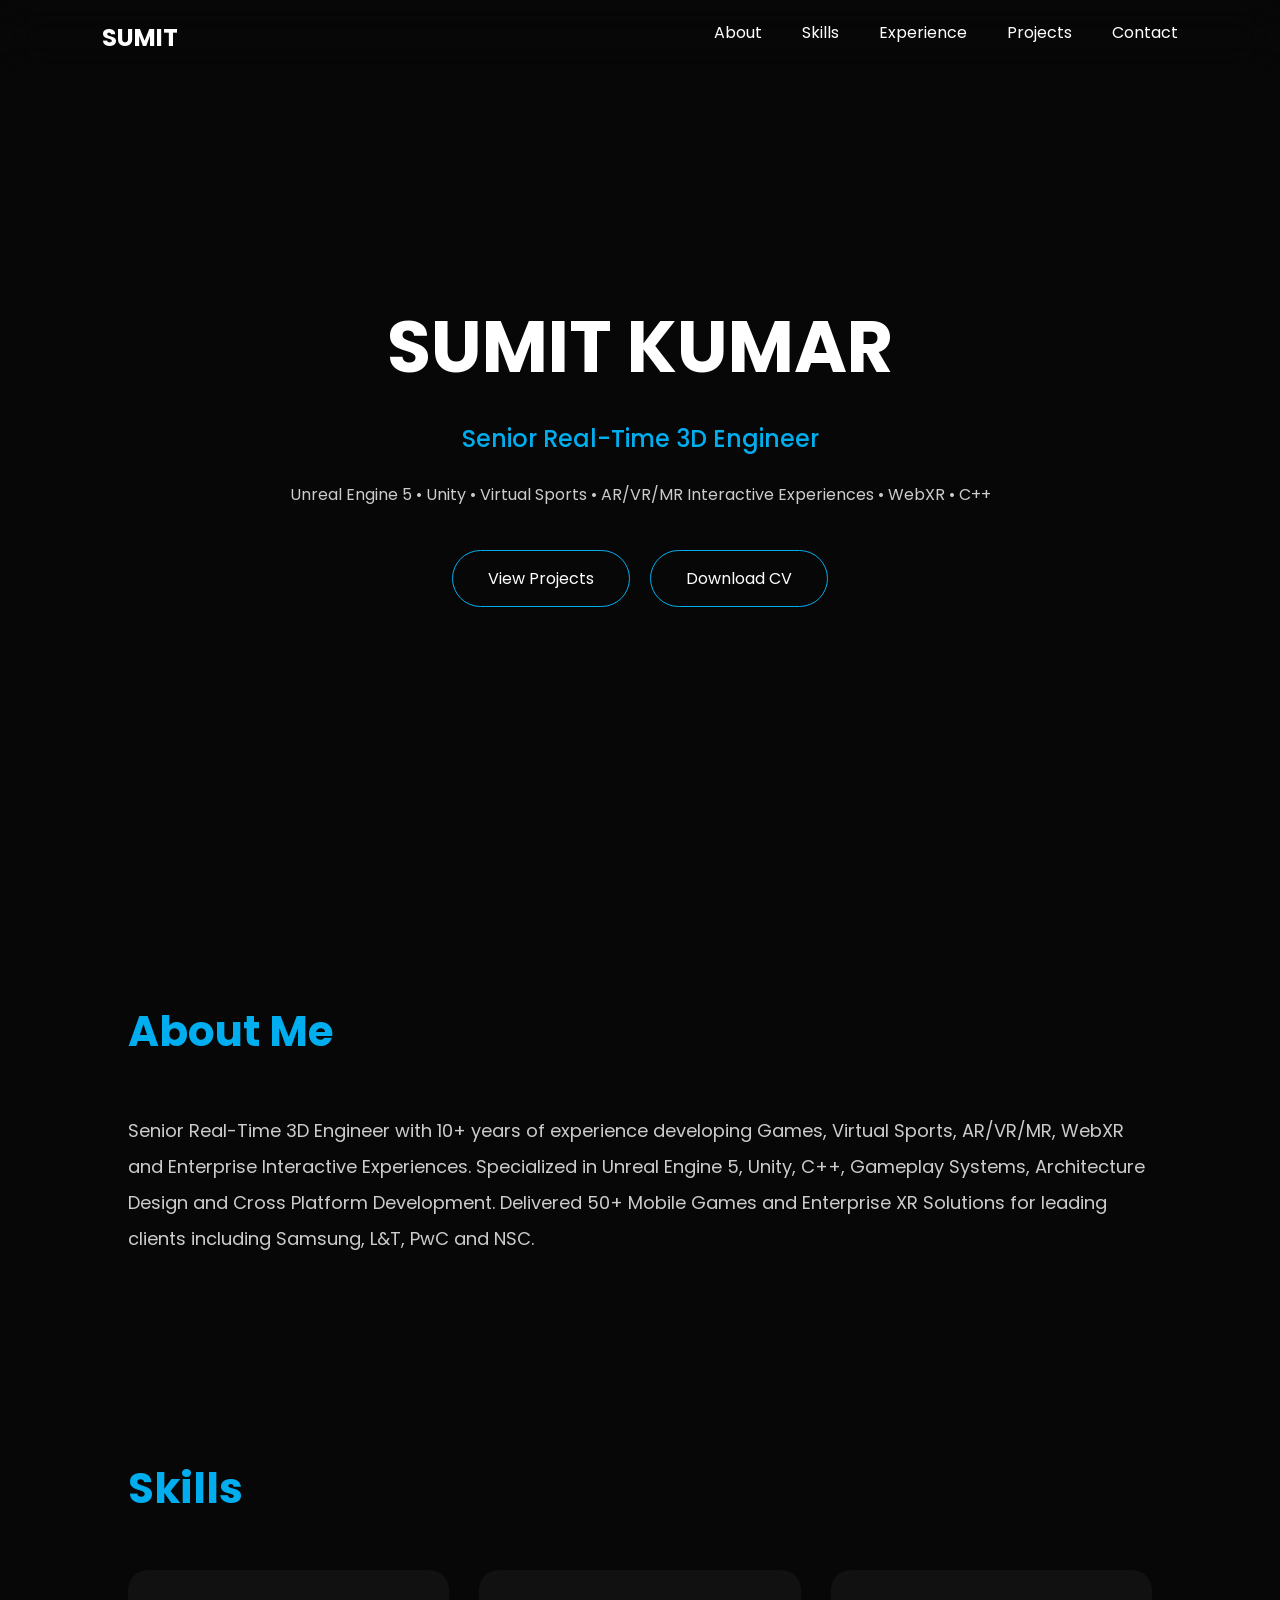
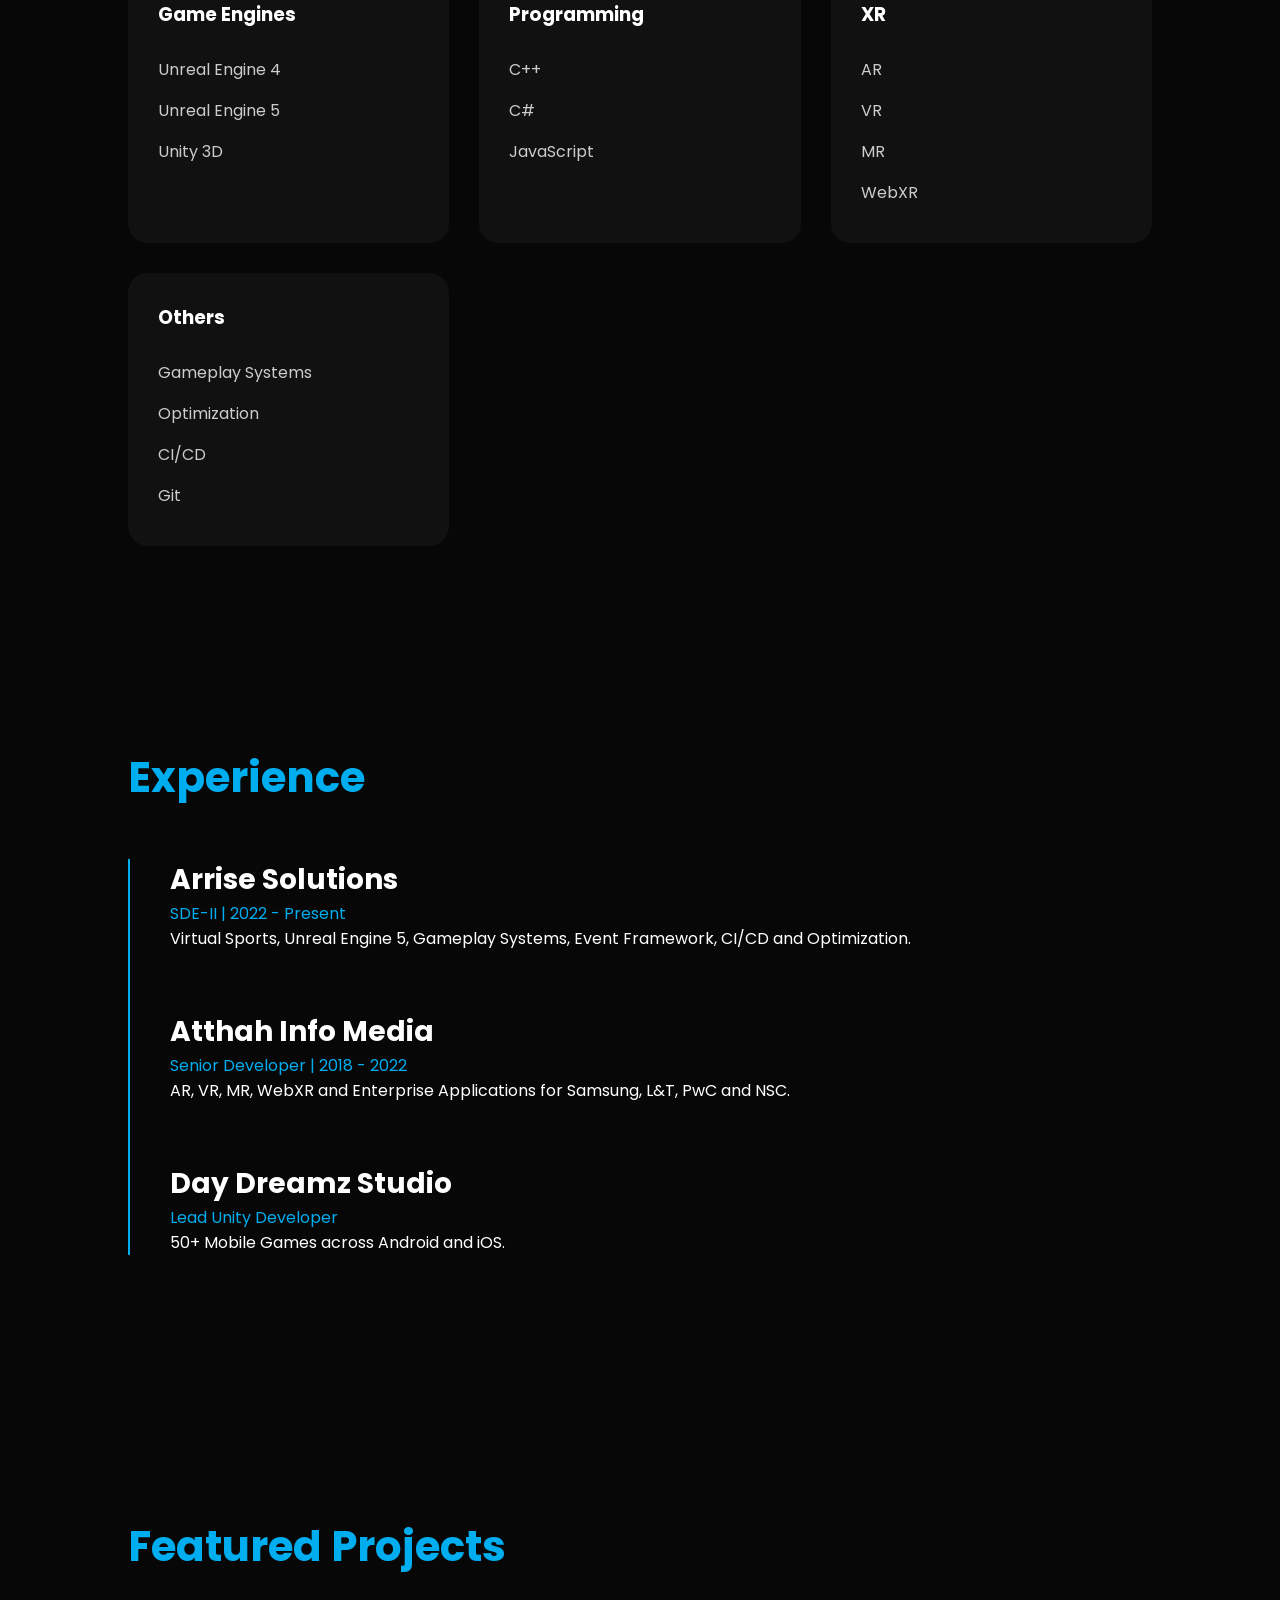
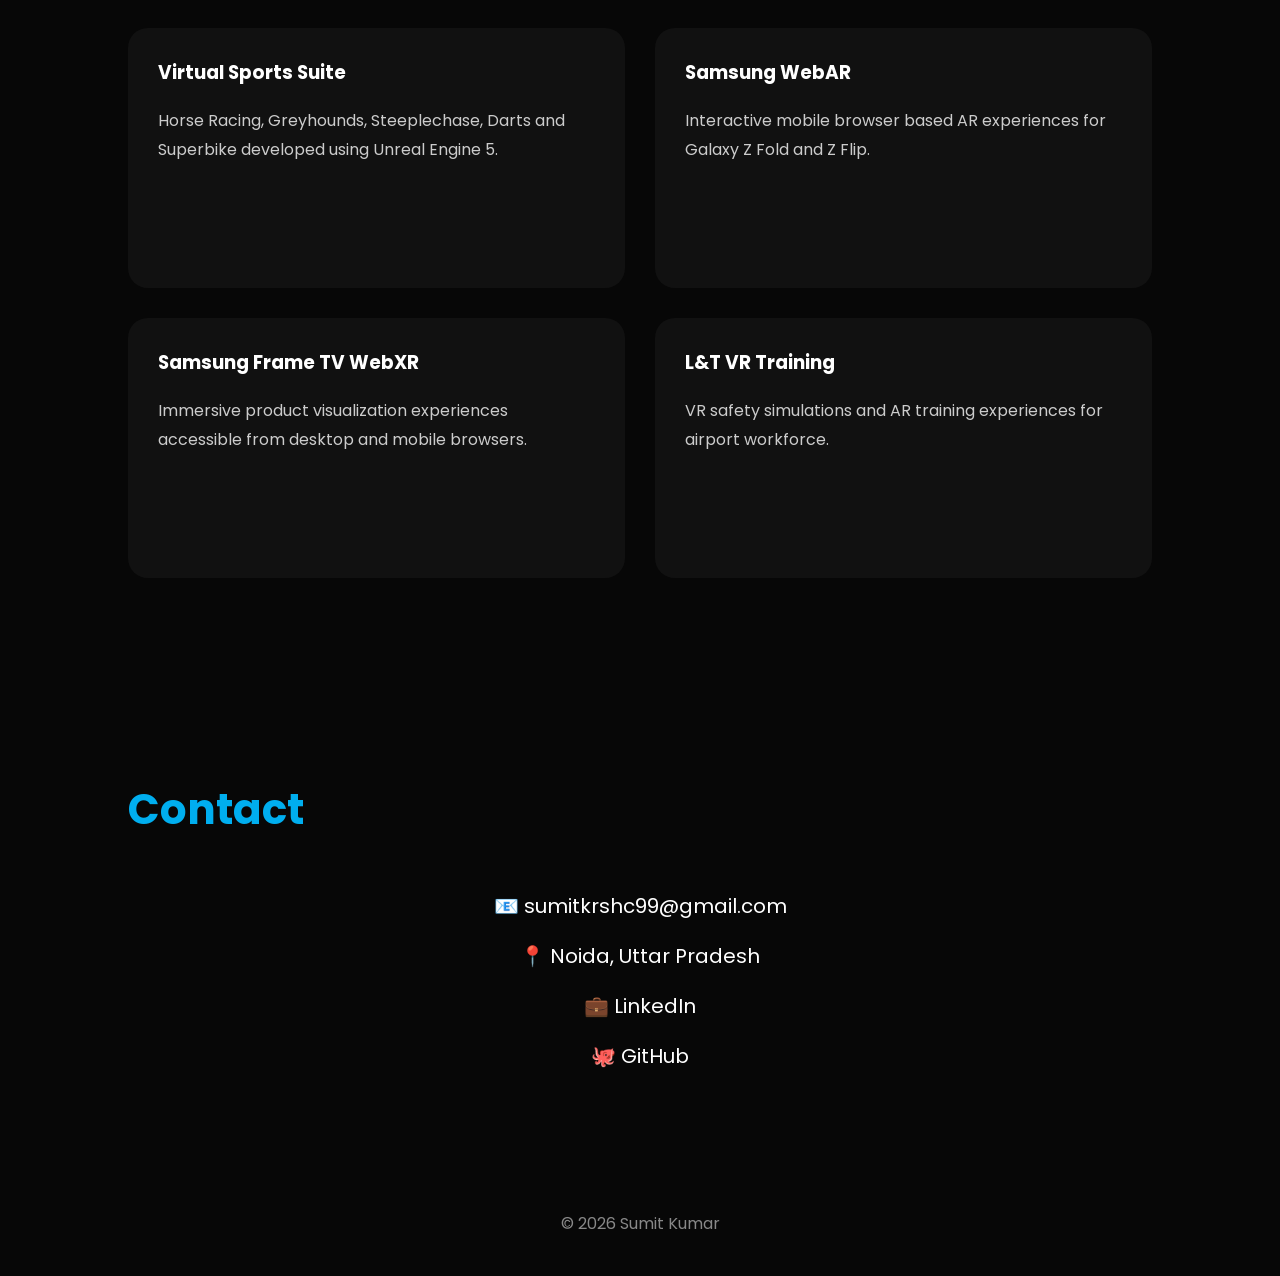
==== index.html @ 6547c971 "Add files via upload" ====
<!DOCTYPE html>
<html lang="en">
<head>
<meta charset="UTF-8">
<meta name="viewport" content="width=device-width, initial-scale=1.0">

<title>Sumit Kumar | Senior Real-Time 3D Engineer</title>

<link rel="preconnect" href="https://fonts.googleapis.com">
<link href="https://fonts.googleapis.com/css2?family=Poppins:wght@300;500;700&display=swap" rel="stylesheet">

<style>

*{
margin:0;
padding:0;
box-sizing:border-box;
font-family:Poppins,sans-serif;
}

body{

background:#070707;
color:white;

}

html{

scroll-behavior:smooth;

}

nav{

position:fixed;

top:0;

width:100%;

padding:20px 8%;

display:flex;

justify-content:space-between;

backdrop-filter:blur(20px);

z-index:1000;

}

nav ul{

display:flex;

list-style:none;

gap:40px;

}

nav a{

text-decoration:none;

color:white;

}

.hero{

height:100vh;

display:flex;

justify-content:center;

align-items:center;

text-align:center;

flex-direction:column;

padding:0 20px;

}

.hero h1{

font-size:72px;

}

.hero h2{

color:#00AEEF;

margin-top:20px;

font-weight:500;

}

.hero p{

max-width:800px;

margin-top:25px;

line-height:1.8;

color:#ccc;

}

.btns{

margin-top:40px;

display:flex;

gap:20px;

}

.btn{

padding:15px 35px;

border-radius:50px;

border:1px solid #00AEEF;

text-decoration:none;

color:white;

transition:0.3s;

}

.btn:hover{

background:#00AEEF;

}

section{

padding:100px 10%;

}

.section-title{

font-size:42px;

margin-bottom:50px;

color:#00AEEF;

}

.skills{

display:grid;

grid-template-columns:repeat(auto-fit,minmax(250px,1fr));

gap:30px;

}

.card{

background:#111;

padding:30px;

border-radius:20px;

transition:.3s;

}

.card:hover{

transform:translateY(-10px);

box-shadow:0 0 30px rgba(0,174,239,.3);

}

.card h3{

margin-bottom:20px;

}

.card ul{

list-style:none;

}

.card li{

padding:8px 0;

color:#ccc;

}

.timeline{

border-left:2px solid #00AEEF;

padding-left:40px;

}

.timeline-item{

margin-bottom:60px;

}

.timeline-item h3{

font-size:28px;

}

.timeline-item span{

color:#00AEEF;

}

.projects{

display:grid;

grid-template-columns:repeat(auto-fit,minmax(350px,1fr));

gap:30px;

}

.project{

height:260px;

background:#111;

border-radius:20px;

padding:30px;

transition:0.3s;

}

.project:hover{

transform:scale(1.03);

box-shadow:0 0 40px rgba(0,174,239,.4);

}

.project h3{

margin-bottom:20px;

}

.project p{

color:#ccc;

line-height:1.8;

}

.contact{

text-align:center;

}

.contact p{

margin-top:20px;

font-size:20px;

}

footer{

padding:40px;

text-align:center;

color:#888;

}

</style>

</head>

<body>

<nav>

<h2>SUMIT</h2>

<ul>

<li><a href="#about">About</a></li>

<li><a href="#skills">Skills</a></li>

<li><a href="#experience">Experience</a></li>

<li><a href="#projects">Projects</a></li>

<li><a href="#contact">Contact</a></li>

</ul>

</nav>


<section class="hero">

<h1>SUMIT KUMAR</h1>

<h2>

Senior Real-Time 3D Engineer

</h2>

<p>

Unreal Engine 5 • Unity • Virtual Sports • AR/VR/MR

Interactive Experiences • WebXR • C++

</p>

<div class="btns">

<a class="btn" href="#projects">

View Projects

</a>

<a class="btn"

href="assets/Sumit_Kumar_CV.pdf"

target="_blank">

Download CV

</a>

</div>

</section>


<section id="about">

<h2 class="section-title">

About Me

</h2>

<p style="line-height:2;color:#ccc;font-size:18px;">

Senior Real-Time 3D Engineer with 10+ years of experience developing

Games, Virtual Sports, AR/VR/MR, WebXR and Enterprise Interactive

Experiences.

Specialized in Unreal Engine 5, Unity, C++, Gameplay Systems,

Architecture Design and Cross Platform Development.

Delivered 50+ Mobile Games and Enterprise XR Solutions

for leading clients including Samsung, L&T, PwC and NSC.

</p>

</section>


<section id="skills">

<h2 class="section-title">

Skills

</h2>

<div class="skills">

<div class="card">

<h3>Game Engines</h3>

<ul>

<li>Unreal Engine 4</li>

<li>Unreal Engine 5</li>

<li>Unity 3D</li>

</ul>

</div>

<div class="card">

<h3>Programming</h3>

<ul>

<li>C++</li>

<li>C#</li>

<li>JavaScript</li>

</ul>

</div>

<div class="card">

<h3>XR</h3>

<ul>

<li>AR</li>

<li>VR</li>

<li>MR</li>

<li>WebXR</li>

</ul>

</div>

<div class="card">

<h3>Others</h3>

<ul>

<li>Gameplay Systems</li>

<li>Optimization</li>

<li>CI/CD</li>

<li>Git</li>

</ul>

</div>

</div>

</section>



<section id="experience">

<h2 class="section-title">

Experience

</h2>

<div class="timeline">

<div class="timeline-item">

<h3>Arrise Solutions</h3>

<span>SDE-II | 2022 - Present</span>

<p>

Virtual Sports, Unreal Engine 5,

Gameplay Systems, Event Framework,

CI/CD and Optimization.

</p>

</div>


<div class="timeline-item">

<h3>Atthah Info Media</h3>

<span>Senior Developer | 2018 - 2022</span>

<p>

AR, VR, MR, WebXR and Enterprise

Applications for Samsung, L&T,

PwC and NSC.

</p>

</div>


<div class="timeline-item">

<h3>Day Dreamz Studio</h3>

<span>Lead Unity Developer</span>

<p>

50+ Mobile Games across Android

and iOS.

</p>

</div>

</div>

</section>



<section id="projects">

<h2 class="section-title">

Featured Projects

</h2>

<div class="projects">

<div class="project">

<h3>Virtual Sports Suite</h3>

<p>

Horse Racing, Greyhounds,

Steeplechase, Darts and Superbike

developed using Unreal Engine 5.

</p>

</div>


<div class="project">

<h3>Samsung WebAR</h3>

<p>

Interactive mobile browser based

AR experiences for Galaxy Z Fold

and Z Flip.

</p>

</div>


<div class="project">

<h3>Samsung Frame TV WebXR</h3>

<p>

Immersive product visualization

experiences accessible from desktop

and mobile browsers.

</p>

</div>


<div class="project">

<h3>L&T VR Training</h3>

<p>

VR safety simulations and AR

training experiences for

airport workforce.

</p>

</div>

</div>

</section>



<section id="contact">

<h2 class="section-title">

Contact

</h2>

<div class="contact">

<p>

📧 sumitkrshc99@gmail.com

</p>

<p>

📍 Noida, Uttar Pradesh

</p>

<p>

💼 LinkedIn

</p>

<p>

🐙 GitHub

</p>

</div>

</section>


<footer>

© 2026 Sumit Kumar

</footer>


</body>

</html>
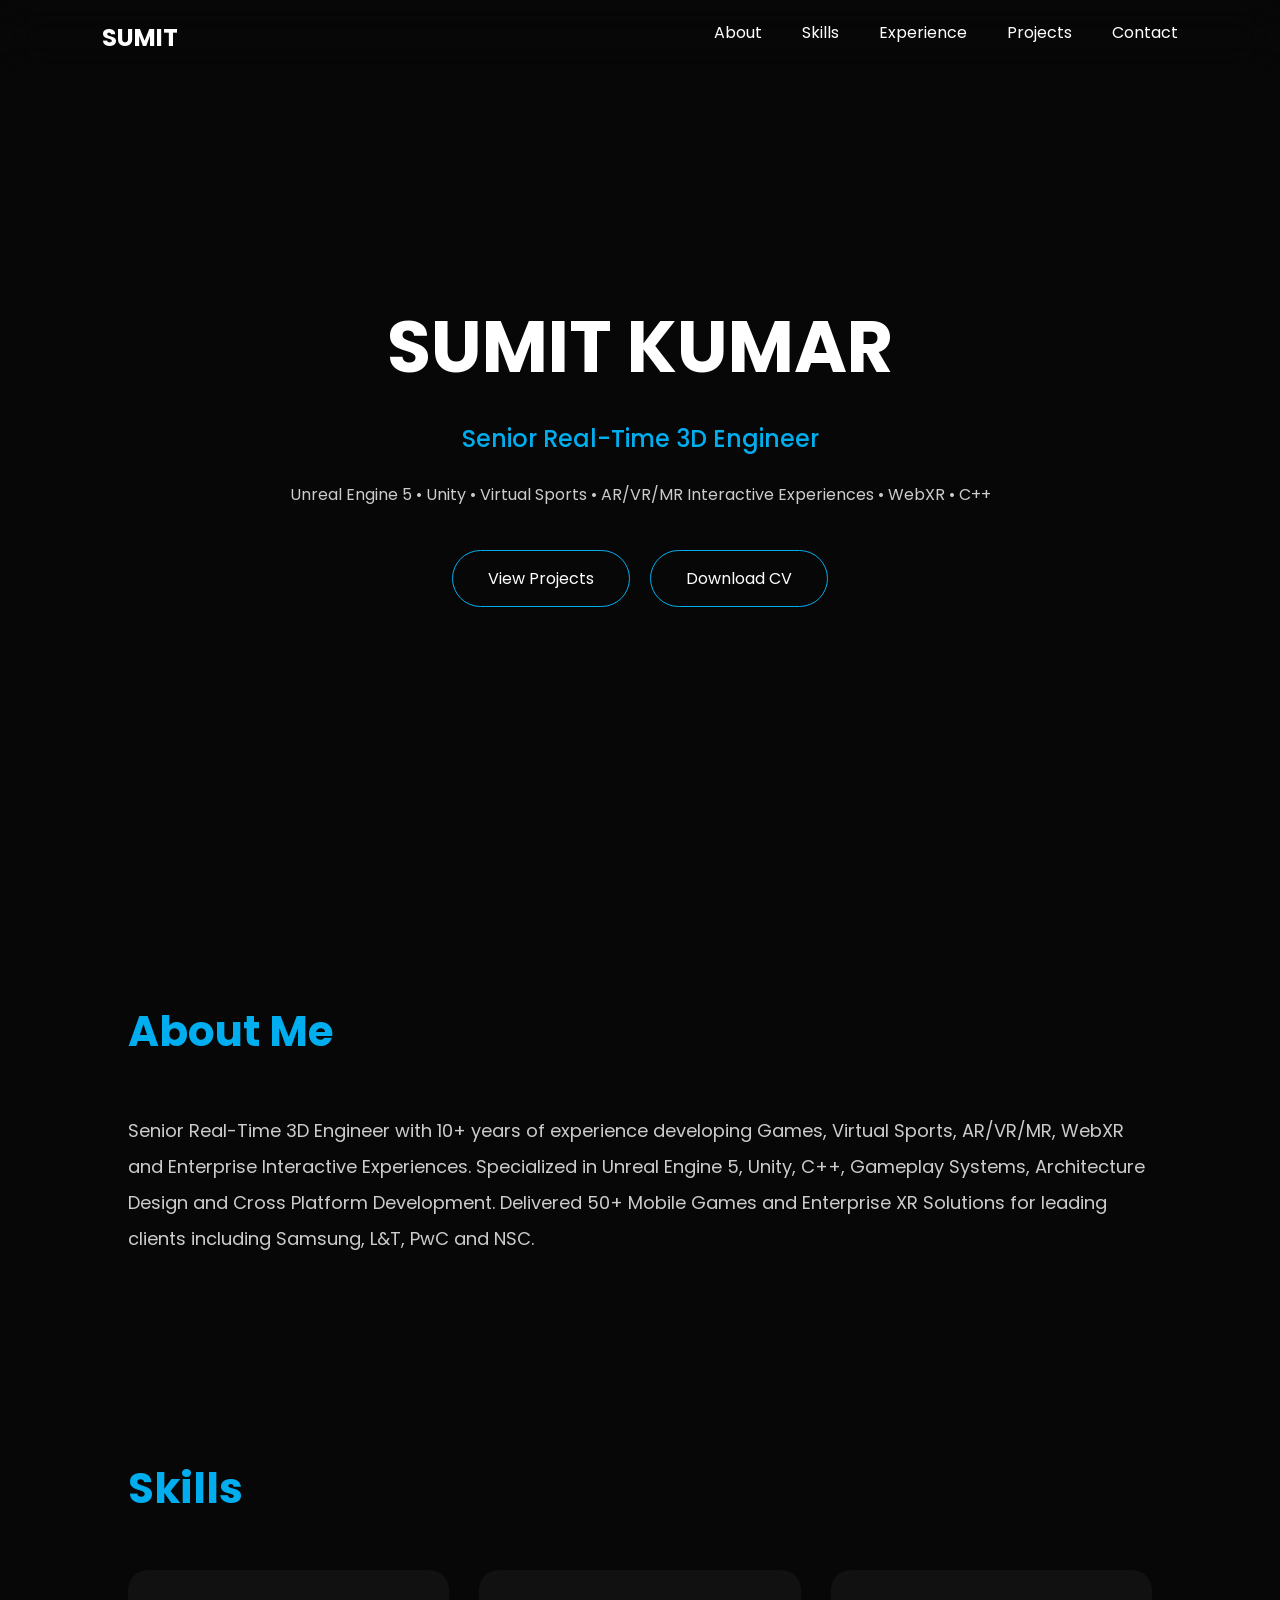
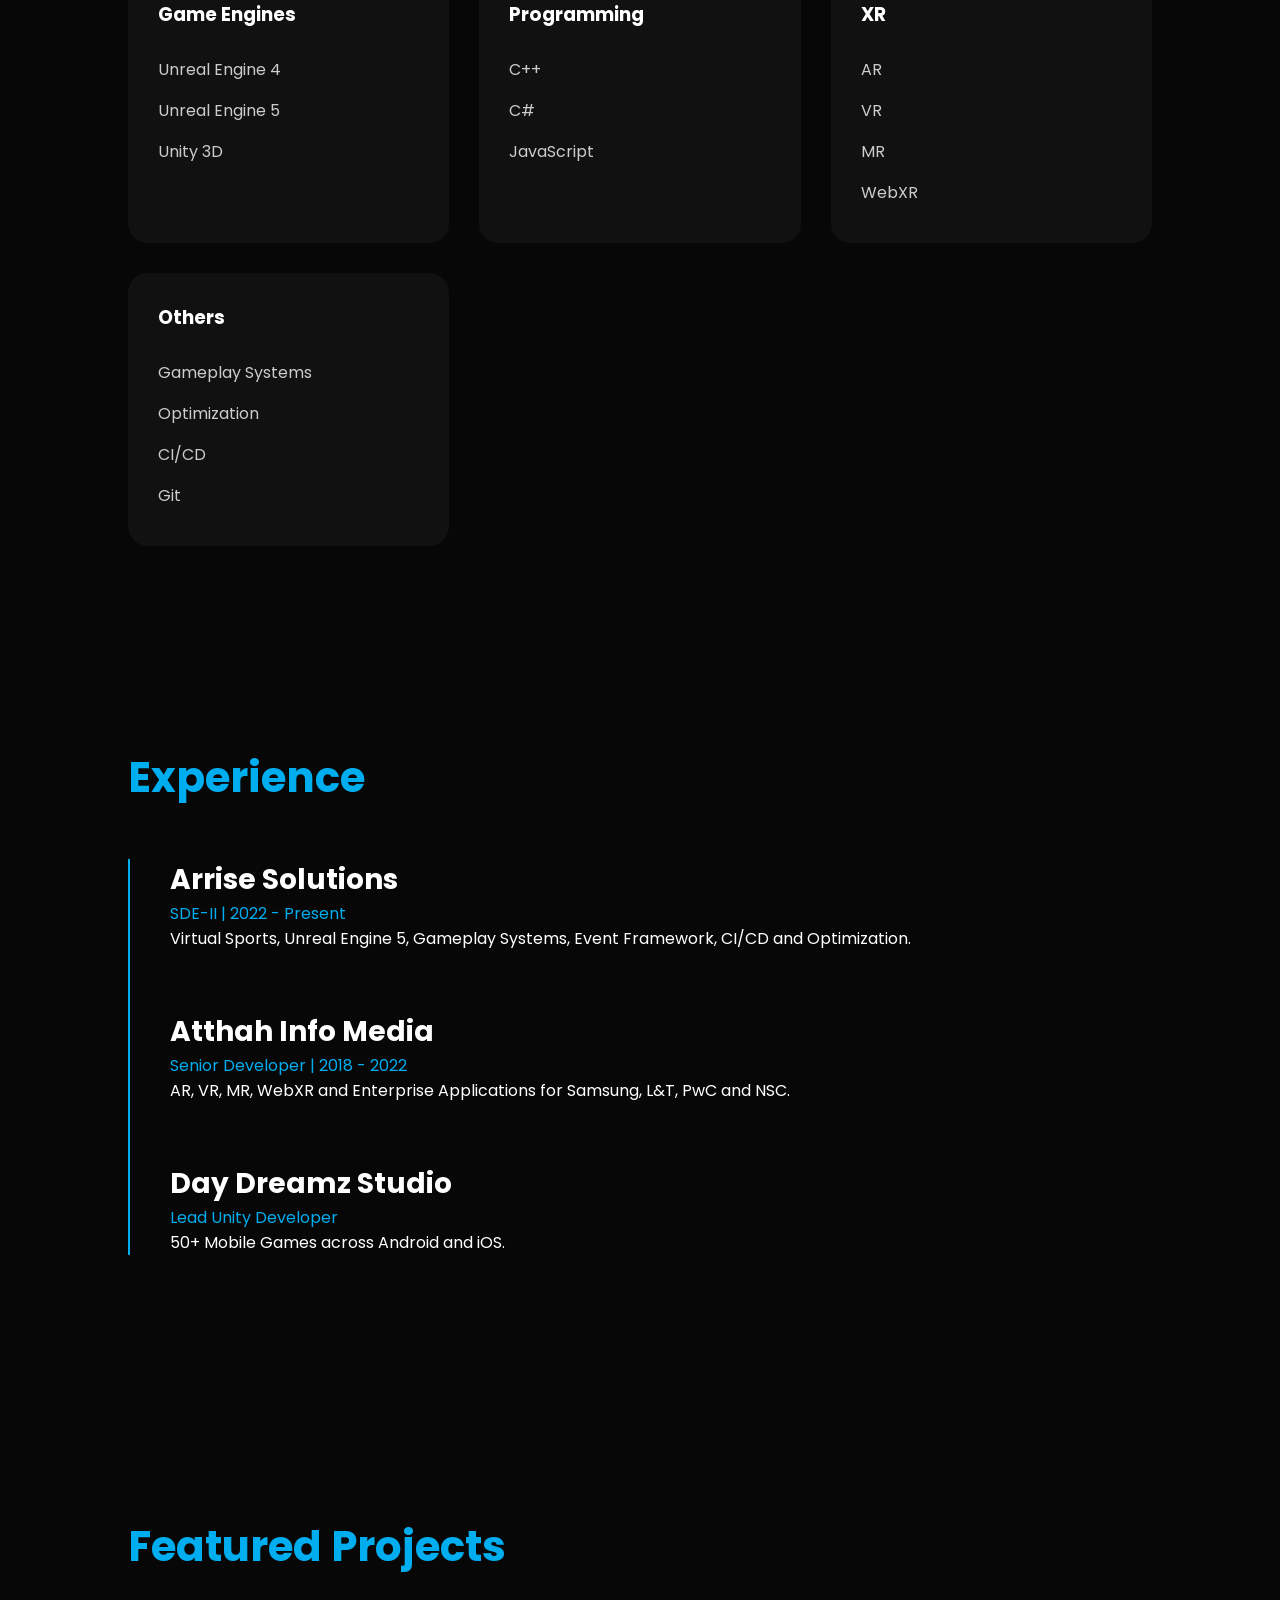
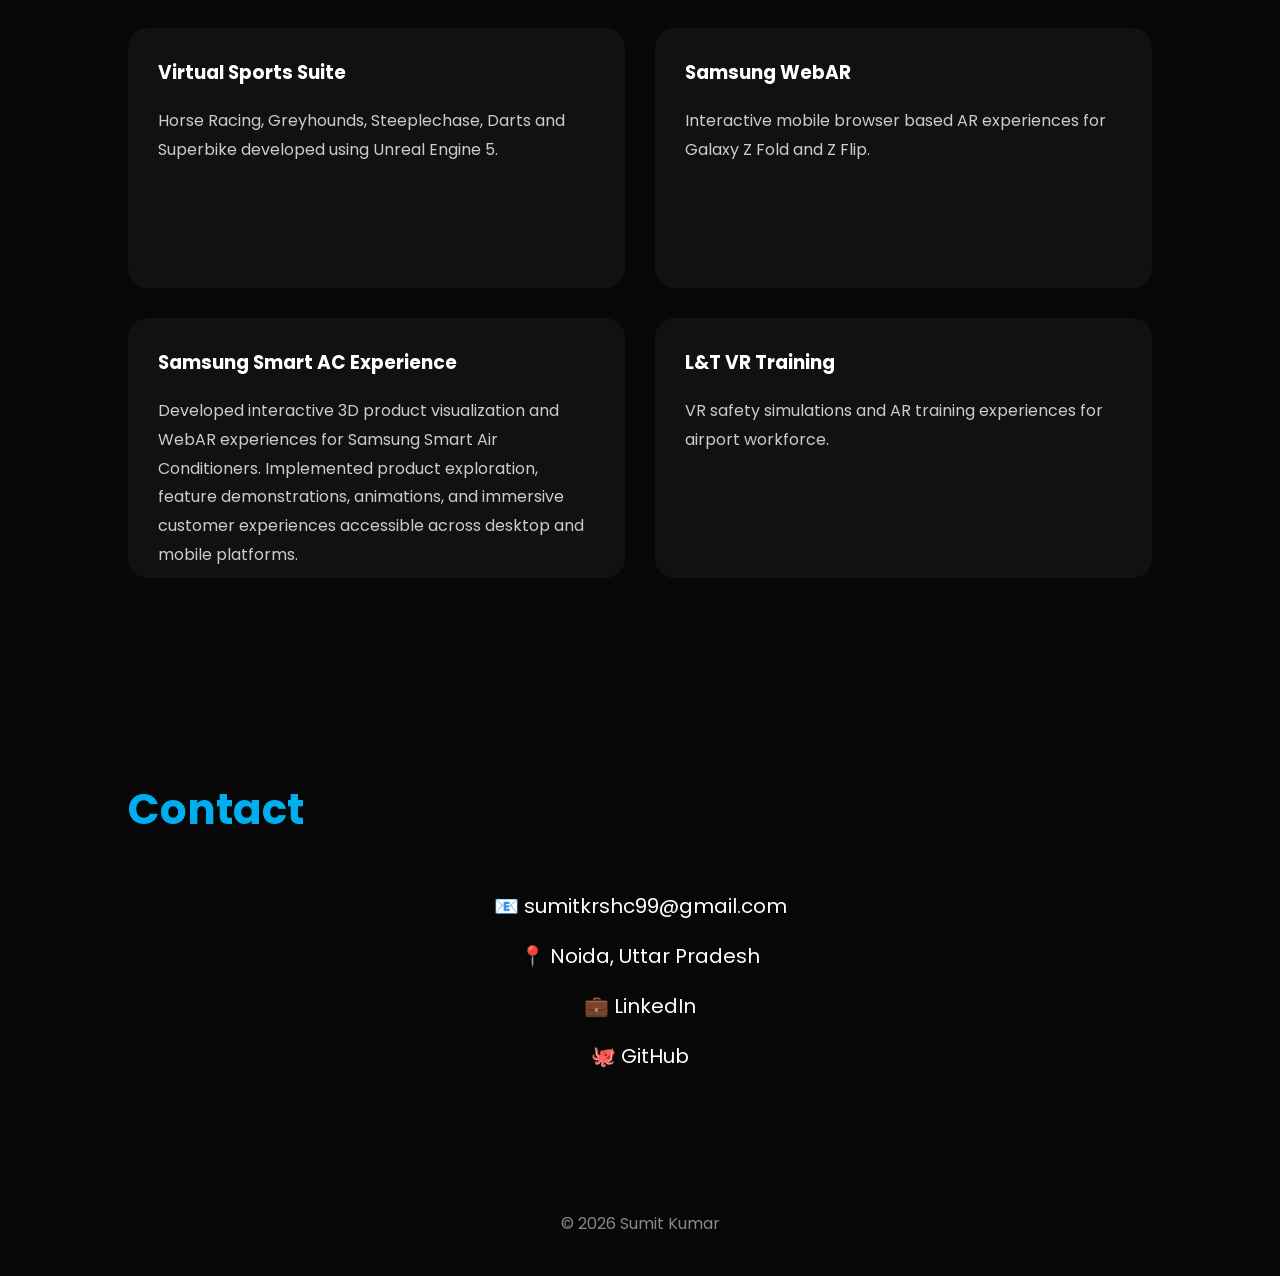
==== commit f2488f43: "AC added" ====
--- a/index.html
+++ b/index.html
@@ -606,18 +606,21 @@
 
 <div class="project">
 
-<h3>Samsung Frame TV WebXR</h3>
-
-<p>
-
-Immersive product visualization
-
-experiences accessible from desktop
-
-and mobile browsers.
-
-</p>
-
+<h3>Samsung Smart AC Experience</h3>
+
+<p>
+
+Developed interactive 3D product
+visualization and WebAR experiences
+for Samsung Smart Air Conditioners.
+
+Implemented product exploration,
+feature demonstrations, animations,
+and immersive customer experiences
+accessible across desktop and
+mobile platforms.
+
+</p>
 </div>
 
 
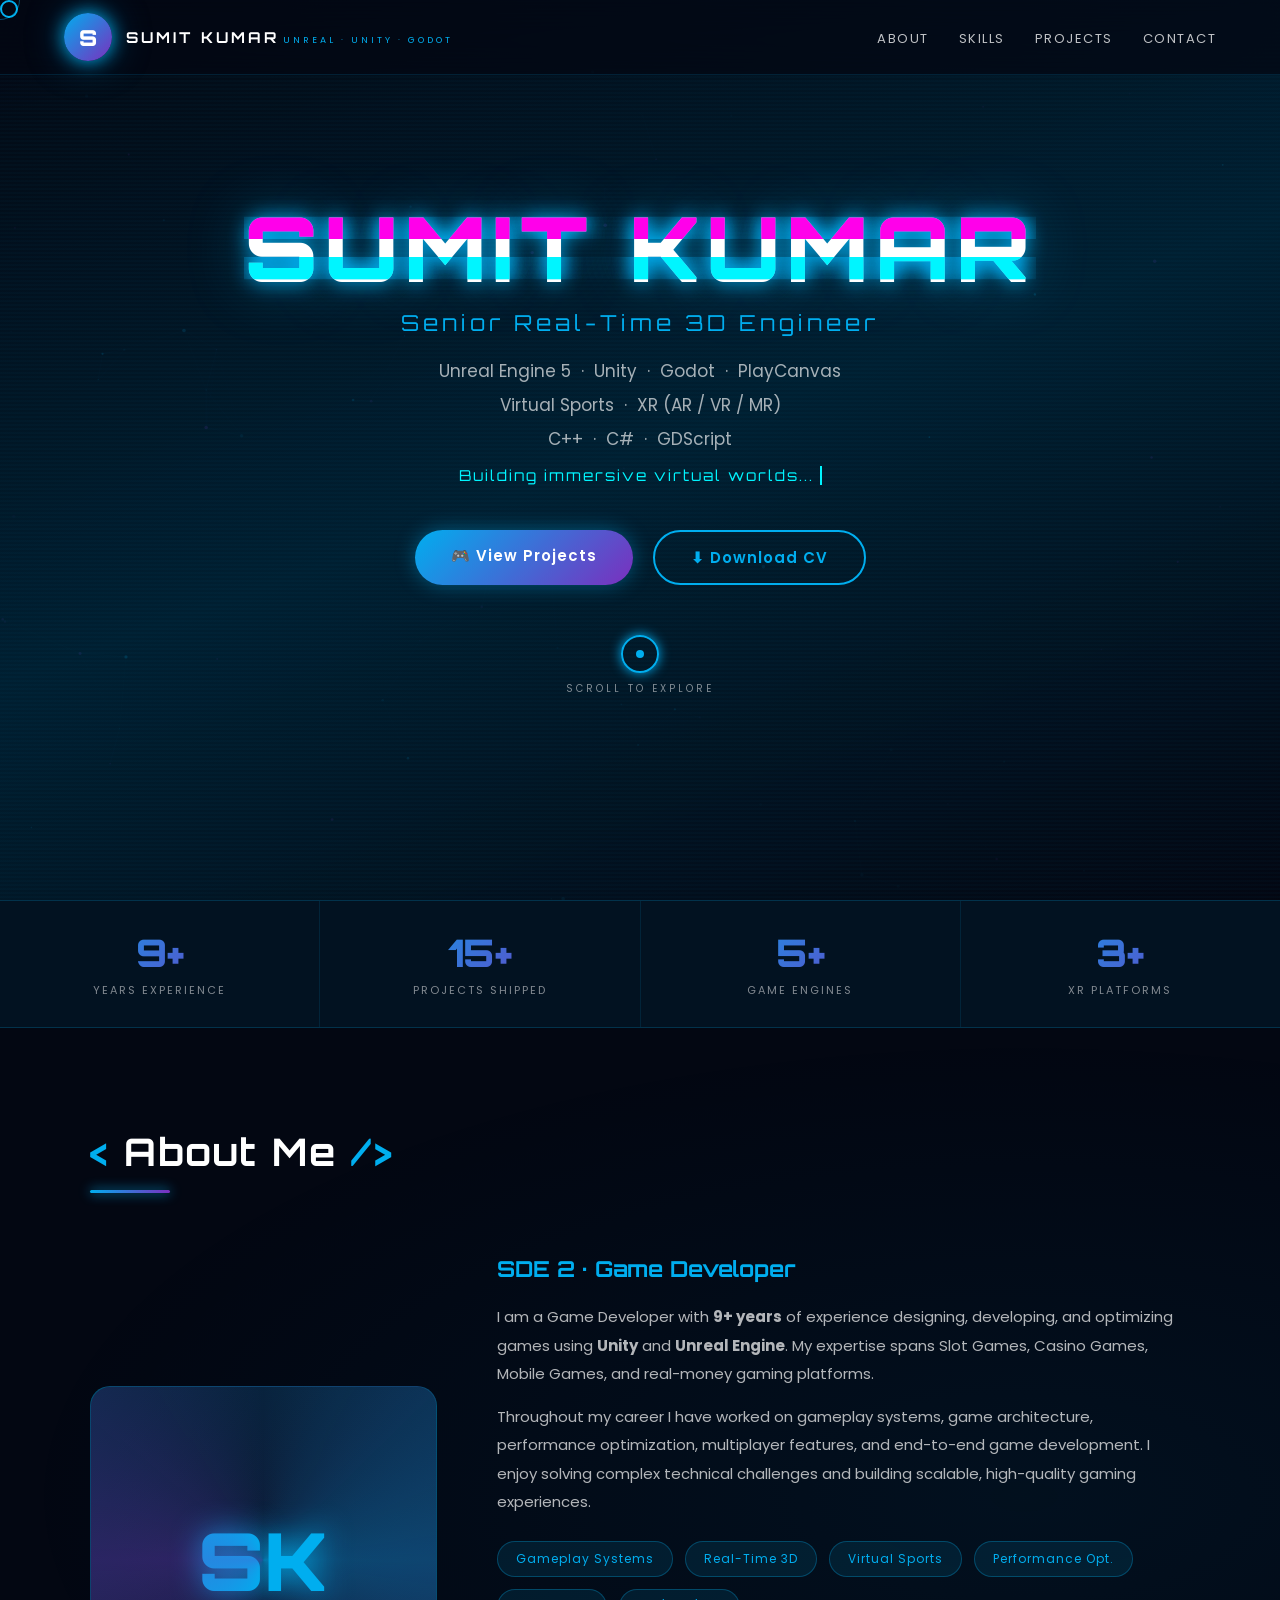
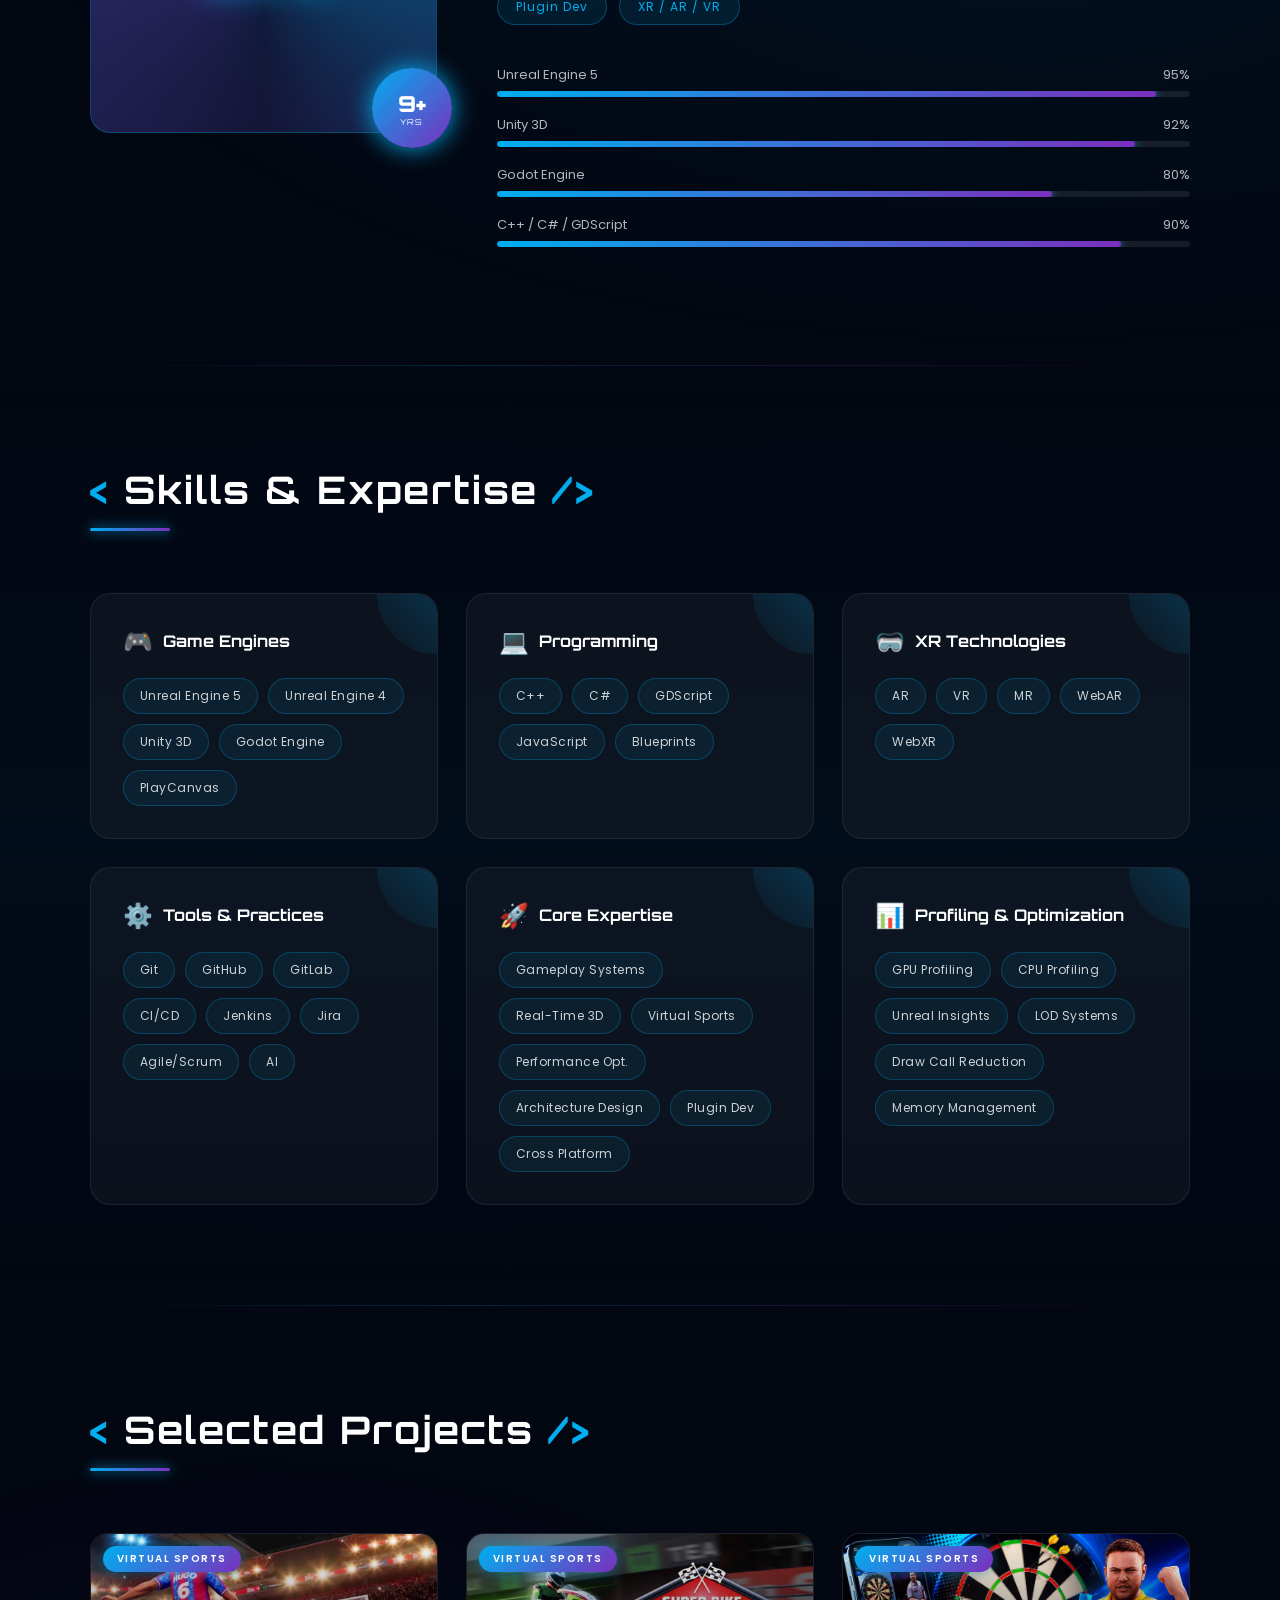
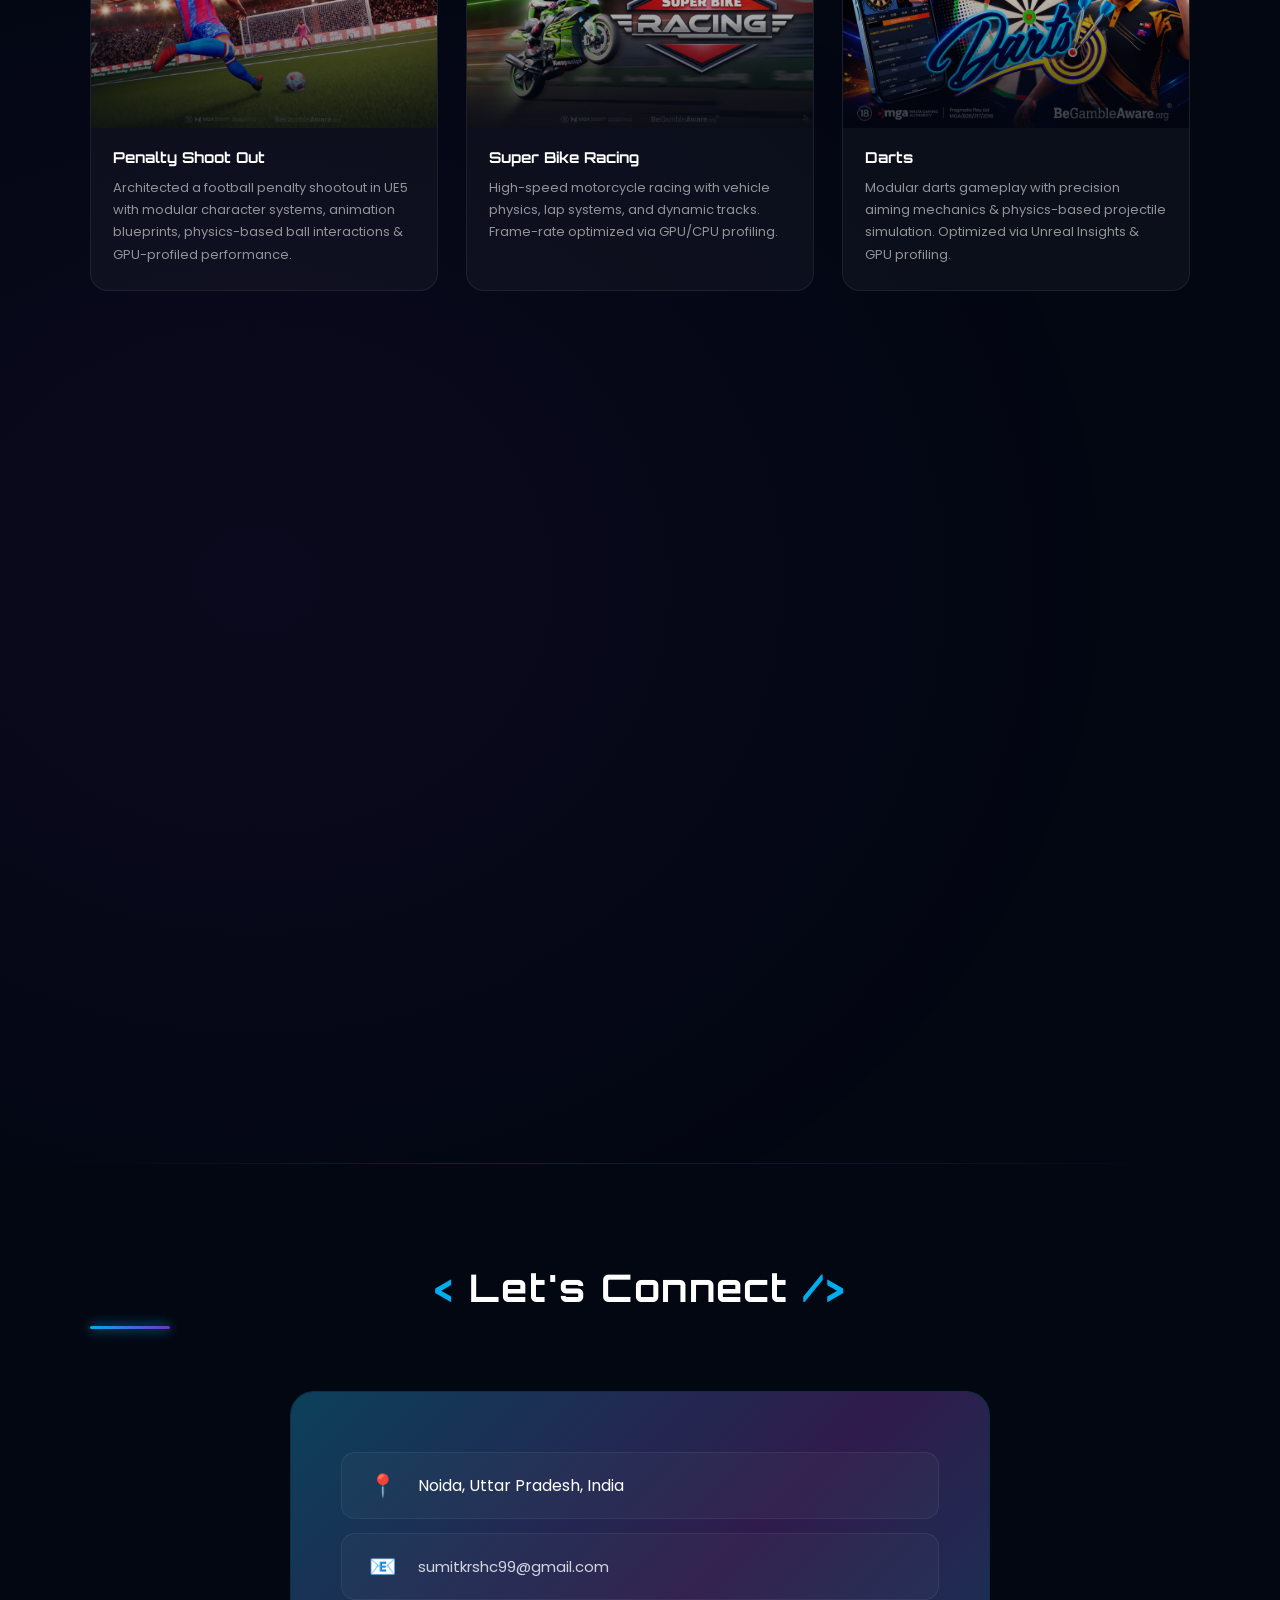
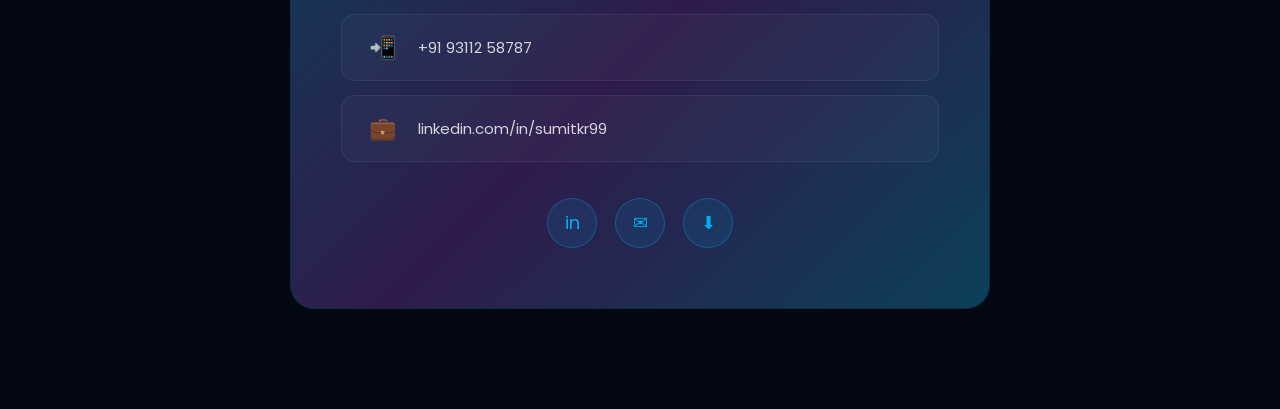
==== commit 3a2a4127: "updated" ====
--- a/index.html
+++ b/index.html
@@ -1,697 +1,337 @@
-<!DOCTYPE html>
-<html lang="en">
-<head>
-<meta charset="UTF-8">
-<meta name="viewport" content="width=device-width, initial-scale=1.0">
-
-<title>Sumit Kumar | Senior Real-Time 3D Engineer</title>
-
-<link rel="preconnect" href="https://fonts.googleapis.com">
-<link href="https://fonts.googleapis.com/css2?family=Poppins:wght@300;500;700&display=swap" rel="stylesheet">
-
-<style>
-
-*{
-margin:0;
-padding:0;
-box-sizing:border-box;
-font-family:Poppins,sans-serif;
-}
-
-body{
-
-background:#070707;
-color:white;
-
-}
-
-html{
-
-scroll-behavior:smooth;
-
-}
-
-nav{
-
-position:fixed;
-
-top:0;
-
-width:100%;
-
-padding:20px 8%;
-
-display:flex;
-
-justify-content:space-between;
-
-backdrop-filter:blur(20px);
-
-z-index:1000;
-
-}
-
-nav ul{
-
-display:flex;
-
-list-style:none;
-
-gap:40px;
-
-}
-
-nav a{
-
-text-decoration:none;
-
-color:white;
-
-}
-
-.hero{
-
-height:100vh;
-
-display:flex;
-
-justify-content:center;
-
-align-items:center;
-
-text-align:center;
-
-flex-direction:column;
-
-padding:0 20px;
-
-}
-
-.hero h1{
-
-font-size:72px;
-
-}
-
-.hero h2{
-
-color:#00AEEF;
-
-margin-top:20px;
-
-font-weight:500;
-
-}
-
-.hero p{
-
-max-width:800px;
-
-margin-top:25px;
-
-line-height:1.8;
-
-color:#ccc;
-
-}
-
-.btns{
-
-margin-top:40px;
-
-display:flex;
-
-gap:20px;
-
-}
-
-.btn{
-
-padding:15px 35px;
-
-border-radius:50px;
-
-border:1px solid #00AEEF;
-
-text-decoration:none;
-
-color:white;
-
-transition:0.3s;
-
-}
-
-.btn:hover{
-
-background:#00AEEF;
-
-}
-
-section{
-
-padding:100px 10%;
-
-}
-
-.section-title{
-
-font-size:42px;
-
-margin-bottom:50px;
-
-color:#00AEEF;
-
-}
-
-.skills{
-
-display:grid;
-
-grid-template-columns:repeat(auto-fit,minmax(250px,1fr));
-
-gap:30px;
-
-}
-
-.card{
-
-background:#111;
-
-padding:30px;
-
-border-radius:20px;
-
-transition:.3s;
-
-}
-
-.card:hover{
-
-transform:translateY(-10px);
-
-box-shadow:0 0 30px rgba(0,174,239,.3);
-
-}
-
-.card h3{
-
-margin-bottom:20px;
-
-}
-
-.card ul{
-
-list-style:none;
-
-}
-
-.card li{
-
-padding:8px 0;
-
-color:#ccc;
-
-}
-
-.timeline{
-
-border-left:2px solid #00AEEF;
-
-padding-left:40px;
-
-}
-
-.timeline-item{
-
-margin-bottom:60px;
-
-}
-
-.timeline-item h3{
-
-font-size:28px;
-
-}
-
-.timeline-item span{
-
-color:#00AEEF;
-
-}
-
-.projects{
-
-display:grid;
-
-grid-template-columns:repeat(auto-fit,minmax(350px,1fr));
-
-gap:30px;
-
-}
-
-.project{
-
-height:260px;
-
-background:#111;
-
-border-radius:20px;
-
-padding:30px;
-
-transition:0.3s;
-
-}
-
-.project:hover{
-
-transform:scale(1.03);
-
-box-shadow:0 0 40px rgba(0,174,239,.4);
-
-}
-
-.project h3{
-
-margin-bottom:20px;
-
-}
-
-.project p{
-
-color:#ccc;
-
-line-height:1.8;
-
-}
-
-.contact{
-
-text-align:center;
-
-}
-
-.contact p{
-
-margin-top:20px;
-
-font-size:20px;
-
-}
-
-footer{
-
-padding:40px;
-
-text-align:center;
-
-color:#888;
-
-}
-
-</style>
-
-</head>
-
-<body>
-
-<nav>
-
-<h2>SUMIT</h2>
-
-<ul>
-
-<li><a href="#about">About</a></li>
-
-<li><a href="#skills">Skills</a></li>
-
-<li><a href="#experience">Experience</a></li>
-
-<li><a href="#projects">Projects</a></li>
-
-<li><a href="#contact">Contact</a></li>
-
-</ul>
-
-</nav>
-
-
-<section class="hero">
-
-<h1>SUMIT KUMAR</h1>
-
-<h2>
-
-Senior Real-Time 3D Engineer
-
-</h2>
-
-<p>
-
-Unreal Engine 5 • Unity • Virtual Sports • AR/VR/MR
-
-Interactive Experiences • WebXR • C++
-
-</p>
-
-<div class="btns">
-
-<a class="btn" href="#projects">
-
-View Projects
-
-</a>
-
-<a class="btn"
-
-href="assets/Sumit_Kumar_CV.pdf"
-
-target="_blank">
-
-Download CV
-
-</a>
-
-</div>
-
-</section>
-
-
-<section id="about">
-
-<h2 class="section-title">
-
-About Me
-
-</h2>
-
-<p style="line-height:2;color:#ccc;font-size:18px;">
-
-Senior Real-Time 3D Engineer with 10+ years of experience developing
-
-Games, Virtual Sports, AR/VR/MR, WebXR and Enterprise Interactive
-
-Experiences.
-
-Specialized in Unreal Engine 5, Unity, C++, Gameplay Systems,
-
-Architecture Design and Cross Platform Development.
-
-Delivered 50+ Mobile Games and Enterprise XR Solutions
-
-for leading clients including Samsung, L&T, PwC and NSC.
-
-</p>
-
-</section>
-
-
-<section id="skills">
-
-<h2 class="section-title">
-
-Skills
-
-</h2>
-
-<div class="skills">
-
-<div class="card">
-
-<h3>Game Engines</h3>
-
-<ul>
-
-<li>Unreal Engine 4</li>
-
-<li>Unreal Engine 5</li>
-
-<li>Unity 3D</li>
-
-</ul>
-
-</div>
-
-<div class="card">
-
-<h3>Programming</h3>
-
-<ul>
-
-<li>C++</li>
-
-<li>C#</li>
-
-<li>JavaScript</li>
-
-</ul>
-
-</div>
-
-<div class="card">
-
-<h3>XR</h3>
-
-<ul>
-
-<li>AR</li>
-
-<li>VR</li>
-
-<li>MR</li>
-
-<li>WebXR</li>
-
-</ul>
-
-</div>
-
-<div class="card">
-
-<h3>Others</h3>
-
-<ul>
-
-<li>Gameplay Systems</li>
-
-<li>Optimization</li>
-
-<li>CI/CD</li>
-
-<li>Git</li>
-
-</ul>
-
-</div>
-
-</div>
-
-</section>
-
-
-
-<section id="experience">
-
-<h2 class="section-title">
-
-Experience
-
-</h2>
-
-<div class="timeline">
-
-<div class="timeline-item">
-
-<h3>Arrise Solutions</h3>
-
-<span>SDE-II | 2022 - Present</span>
-
-<p>
-
-Virtual Sports, Unreal Engine 5,
-
-Gameplay Systems, Event Framework,
-
-CI/CD and Optimization.
-
-</p>
-
-</div>
-
-
-<div class="timeline-item">
-
-<h3>Atthah Info Media</h3>
-
-<span>Senior Developer | 2018 - 2022</span>
-
-<p>
-
-AR, VR, MR, WebXR and Enterprise
-
-Applications for Samsung, L&T,
-
-PwC and NSC.
-
-</p>
-
-</div>
-
-
-<div class="timeline-item">
-
-<h3>Day Dreamz Studio</h3>
-
-<span>Lead Unity Developer</span>
-
-<p>
-
-50+ Mobile Games across Android
-
-and iOS.
-
-</p>
-
-</div>
-
-</div>
-
-</section>
-
-
-
-<section id="projects">
-
-<h2 class="section-title">
-
-Featured Projects
-
-</h2>
-
-<div class="projects">
-
-<div class="project">
-
-<h3>Virtual Sports Suite</h3>
-
-<p>
-
-Horse Racing, Greyhounds,
-
-Steeplechase, Darts and Superbike
-
-developed using Unreal Engine 5.
-
-</p>
-
-</div>
-
-
-<div class="project">
-
-<h3>Samsung WebAR</h3>
-
-<p>
-
-Interactive mobile browser based
-
-AR experiences for Galaxy Z Fold
-
-and Z Flip.
-
-</p>
-
-</div>
-
-
-<div class="project">
-
-<h3>Samsung Smart AC Experience</h3>
-
-<p>
-
-Developed interactive 3D product
-visualization and WebAR experiences
-for Samsung Smart Air Conditioners.
-
-Implemented product exploration,
-feature demonstrations, animations,
-and immersive customer experiences
-accessible across desktop and
-mobile platforms.
-
-</p>
-</div>
-
-
-<div class="project">
-
-<h3>L&T VR Training</h3>
-
-<p>
-
-VR safety simulations and AR
-
-training experiences for
-
-airport workforce.
-
-</p>
-
-</div>
-
-</div>
-
-</section>
-
-
-
-<section id="contact">
-
-<h2 class="section-title">
-
-Contact
-
-</h2>
-
-<div class="contact">
-
-<p>
-
-📧 sumitkrshc99@gmail.com
-
-</p>
-
-<p>
-
-📍 Noida, Uttar Pradesh
-
-</p>
-
-<p>
-
-💼 LinkedIn
-
-</p>
-
-<p>
-
-🐙 GitHub
-
-</p>
-
-</div>
-
-</section>
-
-
-<footer>
-
-© 2026 Sumit Kumar
-
-</footer>
-
-
-</body>
-
+<!DOCTYPE html>
+<html lang="en">
+<head>
+  <meta charset="UTF-8"/>
+  <meta name="viewport" content="width=device-width,initial-scale=1"/>
+  <title>Sumit Kumar | Senior Real-Time 3D Engineer</title>
+  <link rel="preconnect" href="https://fonts.googleapis.com"/>
+  <link href="https://fonts.googleapis.com/css2?family=Orbitron:wght@400;700;900&family=Poppins:wght@300;400;500;700&display=swap" rel="stylesheet"/>
+  <link rel="stylesheet" href="style.css"/>
+</head>
+<body>
+
+<!-- CUSTOM CURSOR -->
+<div class="cursor" id="cursor"></div>
+<div class="cursor-follower" id="cursorFollower"></div>
+
+<!-- PARTICLE CANVAS -->
+<canvas id="particles"></canvas>
+
+<!-- NAV -->
+<nav>
+  <div class="logo">
+    <div class="logo-circle">S</div>
+    <div class="logo-text">
+      <span class="name">SUMIT KUMAR</span>
+      <span class="designation">UNREAL · UNITY · GODOT</span>
+    </div>
+  </div>
+  <ul>
+    <li><a href="#about">About</a></li>
+    <li><a href="#skills">Skills</a></li>
+    <li><a href="#projects">Projects</a></li>
+    <li><a href="#contact">Contact</a></li>
+  </ul>
+</nav>
+
+<!-- HERO -->
+<header class="hero">
+  <video class="hero-video" autoplay muted loop playsinline>
+    <source src="assets/videos/profile.mp4" type="video/mp4"/>
+  </video>
+  <div class="hero-overlay"></div>
+  <div class="hero-scanlines"></div>
+  <div class="hero-content">
+    <div class="glitch-wrap">
+      <h1 data-text="SUMIT KUMAR">SUMIT KUMAR</h1>
+    </div>
+    <p class="hero-subtitle">Senior Real-Time 3D Engineer</p>
+    <p class="hero-desc">
+      Unreal Engine 5 &nbsp;·&nbsp; Unity &nbsp;·&nbsp; Godot &nbsp;·&nbsp; PlayCanvas<br/>
+      Virtual Sports &nbsp;·&nbsp; XR (AR / VR / MR)<br/>
+      C++ &nbsp;·&nbsp; C# &nbsp;·&nbsp; GDScript
+    </p>
+    <div class="typewriter"><span id="tw"></span><span class="cursor-blink">&nbsp;</span></div>
+    <div class="hero-buttons">
+      <a href="#projects" class="btn btn-primary">🎮 View Projects</a>
+      <a href="assets/cv/Sumit_Kumar_CV.pdf" class="btn btn-outline" download>⬇ Download CV</a>
+    </div>
+    <a href="#about" class="scroll-indicator">
+      <div class="scroll-ring"></div>
+      <span>Scroll to Explore</span>
+    </a>
+  </div>
+</header>
+
+<!-- STATS -->
+<div class="stats-bar">
+  <div class="stat-item reveal">
+    <div class="stat-number" data-target="9">0</div>
+    <div class="stat-label">Years Experience</div>
+  </div>
+  <div class="stat-item reveal reveal-delay-1">
+    <div class="stat-number" data-target="15">0</div>
+    <div class="stat-label">Projects Shipped</div>
+  </div>
+  <div class="stat-item reveal reveal-delay-2">
+    <div class="stat-number" data-target="5">0</div>
+    <div class="stat-label">Game Engines</div>
+  </div>
+  <div class="stat-item reveal reveal-delay-3">
+    <div class="stat-number" data-target="3">0</div>
+    <div class="stat-label">XR Platforms</div>
+  </div>
+</div>
+
+<!-- ABOUT -->
+<section id="about">
+  <h2 class="section-heading reveal"><span class="accent"><</span> About Me <span class="accent">/></span></h2>
+  <div class="about-grid">
+    <div class="about-avatar-wrap reveal">
+      <div class="about-avatar">SK</div>
+      <div class="about-exp-badge">
+        <span class="num">9+</span>
+        <span class="lbl">YRS</span>
+      </div>
+    </div>
+    <div class="about-text reveal reveal-delay-1">
+      <h3>SDE 2 · Game Developer</h3>
+      <p>I am a Game Developer with <strong>9+ years</strong> of experience designing, developing, and optimizing games using <strong>Unity</strong> and <strong>Unreal Engine</strong>. My expertise spans Slot Games, Casino Games, Mobile Games, and real-money gaming platforms.</p>
+      <p style="margin-top:14px;">Throughout my career I have worked on gameplay systems, game architecture, performance optimization, multiplayer features, and end-to-end game development. I enjoy solving complex technical challenges and building scalable, high-quality gaming experiences.</p>
+      <div class="about-tags">
+        <span class="about-tag">Gameplay Systems</span>
+        <span class="about-tag">Real-Time 3D</span>
+        <span class="about-tag">Virtual Sports</span>
+        <span class="about-tag">Performance Opt.</span>
+        <span class="about-tag">Plugin Dev</span>
+        <span class="about-tag">XR / AR / VR</span>
+      </div>
+      <div class="engine-bars" id="engineBars">
+        <div class="bar-row">
+          <div class="bar-label"><span>Unreal Engine 5</span><span>95%</span></div>
+          <div class="bar-track"><div class="bar-fill" data-pct="95"></div></div>
+        </div>
+        <div class="bar-row">
+          <div class="bar-label"><span>Unity 3D</span><span>92%</span></div>
+          <div class="bar-track"><div class="bar-fill" data-pct="92"></div></div>
+        </div>
+        <div class="bar-row">
+          <div class="bar-label"><span>Godot Engine</span><span>80%</span></div>
+          <div class="bar-track"><div class="bar-fill" data-pct="80"></div></div>
+        </div>
+        <div class="bar-row">
+          <div class="bar-label"><span>C++ / C# / GDScript</span><span>90%</span></div>
+          <div class="bar-track"><div class="bar-fill" data-pct="90"></div></div>
+        </div>
+      </div>
+    </div>
+  </div>
+</section>
+
+<div class="divider"></div>
+
+<!-- SKILLS -->
+<section id="skills">
+  <h2 class="section-heading reveal"><span class="accent"><</span> Skills & Expertise <span class="accent">/></span></h2>
+  <div class="skills-grid">
+    <div class="skill-card reveal">
+      <h3><span class="skill-icon">🎮</span> Game Engines</h3>
+      <div class="tags">
+        <span>Unreal Engine 5</span><span>Unreal Engine 4</span><span>Unity 3D</span><span>Godot Engine</span><span>PlayCanvas</span>
+      </div>
+    </div>
+    <div class="skill-card reveal reveal-delay-1">
+      <h3><span class="skill-icon">💻</span> Programming</h3>
+      <div class="tags">
+        <span>C++</span><span>C#</span><span>GDScript</span><span>JavaScript</span><span>Blueprints</span>
+      </div>
+    </div>
+    <div class="skill-card reveal reveal-delay-2">
+      <h3><span class="skill-icon">🥽</span> XR Technologies</h3>
+      <div class="tags">
+        <span>AR</span><span>VR</span><span>MR</span><span>WebAR</span><span>WebXR</span>
+      </div>
+    </div>
+    <div class="skill-card reveal reveal-delay-1">
+      <h3><span class="skill-icon">⚙️</span> Tools & Practices</h3>
+      <div class="tags">
+        <span>Git</span><span>GitHub</span><span>GitLab</span><span>CI/CD</span><span>Jenkins</span><span>Jira</span><span>Agile/Scrum</span><span>AI</span>
+      </div>
+    </div>
+    <div class="skill-card reveal reveal-delay-2">
+      <h3><span class="skill-icon">🚀</span> Core Expertise</h3>
+      <div class="tags">
+        <span>Gameplay Systems</span><span>Real-Time 3D</span><span>Virtual Sports</span><span>Performance Opt.</span><span>Architecture Design</span><span>Plugin Dev</span><span>Cross Platform</span>
+      </div>
+    </div>
+    <div class="skill-card reveal reveal-delay-3">
+      <h3><span class="skill-icon">📊</span> Profiling & Optimization</h3>
+      <div class="tags">
+        <span>GPU Profiling</span><span>CPU Profiling</span><span>Unreal Insights</span><span>LOD Systems</span><span>Draw Call Reduction</span><span>Memory Management</span>
+      </div>
+    </div>
+  </div>
+</section>
+
+<div class="divider"></div>
+
+<!-- PROJECTS -->
+<section id="projects">
+  <h2 class="section-heading reveal"><span class="accent"><</span> Selected Projects <span class="accent">/></span></h2>
+  <div class="projects-grid">
+
+    <article class="card reveal">
+      <div class="card-img-wrap">
+        <img src="assets/images/penalty-shootout.jpg" alt="Penalty Shoot Out"/>
+        <div class="card-img-overlay"></div>
+        <span class="badge">Virtual Sports</span>
+      </div>
+      <div class="pad">
+        <h3>Penalty Shoot Out</h3>
+        <p>Architected a football penalty shootout in UE5 with modular character systems, animation blueprints, physics-based ball interactions & GPU-profiled performance.</p>
+      </div>
+      <div class="card-hover-bar"></div>
+    </article>
+
+    <article class="card reveal reveal-delay-1">
+      <div class="card-img-wrap">
+        <img src="assets/images/superbike.jpg" alt="Super Bike Racing"/>
+        <div class="card-img-overlay"></div>
+        <span class="badge">Virtual Sports</span>
+      </div>
+      <div class="pad">
+        <h3>Super Bike Racing</h3>
+        <p>High-speed motorcycle racing with vehicle physics, lap systems, and dynamic tracks. Frame-rate optimized via GPU/CPU profiling.</p>
+      </div>
+      <div class="card-hover-bar"></div>
+    </article>
+
+    <article class="card reveal reveal-delay-2">
+      <div class="card-img-wrap">
+        <img src="assets/images/darts.jpg" alt="Darts"/>
+        <div class="card-img-overlay"></div>
+        <span class="badge">Virtual Sports</span>
+      </div>
+      <div class="pad">
+        <h3>Darts</h3>
+        <p>Modular darts gameplay with precision aiming mechanics & physics-based projectile simulation. Optimized via Unreal Insights & GPU profiling.</p>
+      </div>
+      <div class="card-hover-bar"></div>
+    </article>
+
+    <article class="card reveal">
+      <div class="card-img-wrap">
+        <img src="assets/images/greyhounds.jpg" alt="Greyhounds Racing"/>
+        <div class="card-img-overlay"></div>
+        <span class="badge">Virtual Sports</span>
+      </div>
+      <div class="pad">
+        <h3>Greyhounds Racing</h3>
+        <p>Real-time greyhound racing sim with scalable architecture, race stats, spline generation & optimized rendering across all target platforms.</p>
+      </div>
+      <div class="card-hover-bar"></div>
+    </article>
+
+    <article class="card reveal reveal-delay-1">
+      <div class="card-img-wrap">
+        <img src="assets/images/horse-racing.jpg" alt="Horse Racing"/>
+        <div class="card-img-overlay"></div>
+        <span class="badge">Virtual Sports</span>
+      </div>
+      <div class="pad">
+        <h3>Horse Racing</h3>
+        <p>Horse racing sim with animation blueprints, race logic, dynamic environments & smooth cross-platform performance.</p>
+      </div>
+      <div class="card-hover-bar"></div>
+    </article>
+
+    <article class="card reveal reveal-delay-2">
+      <div class="card-img-wrap">
+        <img src="assets/images/fantastic-league.jpg" alt="Fantastic League"/>
+        <div class="card-img-overlay"></div>
+        <span class="badge">Virtual Sports</span>
+      </div>
+      <div class="pad">
+        <h3>Fantastic League</h3>
+        <p>Fantasy football platform with live match simulations, player stats, team management & async backend-driven game logic.</p>
+      </div>
+      <div class="card-hover-bar"></div>
+    </article>
+
+    <article class="card reveal reveal-delay-1">
+      <div class="card-img-wrap">
+        <img src="assets/images/steeplechase.jpg" alt="Steeplechase"/>
+        <div class="card-img-overlay"></div>
+        <span class="badge">Virtual Sports</span>
+      </div>
+      <div class="pad">
+        <h3>Steeplechase</h3>
+        <p>Horse steeplechase with obstacle interaction, animation state machines & time-driven mechanics with GPU/CPU optimized rendering.</p>
+      </div>
+      <div class="card-hover-bar"></div>
+    </article>
+
+    <article class="card reveal reveal-delay-2">
+      <div class="card-img-wrap">
+        <img src="assets/images/samsung-zfold.jpg" alt="Samsung Galaxy Z Fold WebAR"/>
+        <div class="card-img-overlay"></div>
+        <span class="badge">WebAR</span>
+      </div>
+      <div class="pad">
+        <h3>Samsung Galaxy Z Fold WebAR</h3>
+        <p>Interactive WebAR experience with PlayCanvas & WebXR — real-time product visualization optimized with mesh simplification & texture compression.</p>
+      </div>
+      <div class="card-hover-bar"></div>
+    </article>
+
+    <article class="card reveal reveal-delay-3">
+      <div class="card-img-wrap">
+        <img src="assets/images/samsung-windfree.jpg" alt="Samsung WindFree AC WebAR"/>
+        <div class="card-img-overlay"></div>
+        <span class="badge">WebAR</span>
+      </div>
+      <div class="pad">
+        <h3>Samsung WindFree AC WebAR</h3>
+        <p>WebAR product visualization letting users place Samsung WindFree AC in real-world environments, with optimized shaders & asset streaming.</p>
+      </div>
+      <div class="card-hover-bar"></div>
+    </article>
+
+  </div>
+</section>
+
+<div class="divider"></div>
+
+<!-- CONTACT -->
+<section id="contact">
+  <h2 class="section-heading reveal" style="text-align:center;"><span class="accent"><</span> Let's Connect <span class="accent">/></span></h2>
+  <div class="contact-wrap reveal">
+    <div class="contact-item">
+      <span class="contact-icon">📍</span>
+      <span>Noida, Uttar Pradesh, India</span>
+    </div>
+    <div class="contact-item">
+      <span class="contact-icon">📧</span>
+      <a href="mailto:sumitkrshc99@gmail.com">sumitkrshc99@gmail.com</a>
+    </div>
+    <div class="contact-item">
+      <span class="contact-icon">📲</span>
+      <a href="tel:+919311258787">+91 93112 58787</a>
+    </div>
+    <div class="contact-item">
+      <span class="contact-icon">💼</span>
+      <a href="https://www.linkedin.com/in/sumitkr99/" target="_blank" rel="noopener">linkedin.com/in/sumitkr99</a>
+    </div>
+    <div class="contact-social">
+      <a href="https://www.linkedin.com/in/sumitkr99/" target="_blank" class="social-btn" title="LinkedIn">in</a>
+      <a href="mailto:sumitkrshc99@gmail.com" class="social-btn" title="Email">✉</a>
+      <a href="assets/cv/Sumit_Kumar_CV.pdf" download class="social-btn" title="Download CV">⬇</a>
+    </div>
+  </div>
+</section>
+
+<button id="backToTop" title="Back to top">↑</button>
+
+<script src="script.js"></script>
+</body>
 </html>
--- a/style.css
+++ b/style.css
@@ -0,0 +1,602 @@
+/* ── RESET ── */
+*, *::before, *::after { box-sizing: border-box; margin: 0; padding: 0; }
+
+:root {
+  --cyan: #00AEEF;
+  --cyan2: #00f5ff;
+  --purple: #7B2FBE;
+  --dark: #030712;
+  --card-bg: rgba(255,255,255,0.04);
+}
+
+html { scroll-behavior: smooth; }
+
+body {
+  background: var(--dark);
+  color: #fff;
+  font-family: 'Poppins', sans-serif;
+  overflow-x: hidden;
+}
+
+/* ── CUSTOM SCROLLBAR ── */
+::-webkit-scrollbar { width: 6px; }
+::-webkit-scrollbar-track { background: #000; }
+::-webkit-scrollbar-thumb { background: var(--cyan); border-radius: 3px; }
+
+/* ── PARTICLE CANVAS ── */
+#particles { position: fixed; inset: 0; z-index: 0; pointer-events: none; }
+
+/* ── GLITCH CURSOR ── */
+.cursor {
+  width: 18px; height: 18px;
+  border: 2px solid var(--cyan);
+  border-radius: 50%;
+  position: fixed;
+  pointer-events: none;
+  z-index: 9999;
+  transition: transform .1s, background .2s;
+  mix-blend-mode: screen;
+}
+.cursor-follower {
+  width: 40px; height: 40px;
+  border: 1px solid rgba(0,174,239,.4);
+  border-radius: 50%;
+  position: fixed;
+  pointer-events: none;
+  z-index: 9998;
+  transition: transform .25s ease, opacity .3s;
+}
+
+/* ── NAV ── */
+nav {
+  position: fixed; top: 0; left: 0; right: 0;
+  height: 75px; padding: 0 5%;
+  display: flex; justify-content: space-between; align-items: center;
+  background: rgba(3,7,18,.7);
+  backdrop-filter: blur(18px);
+  border-bottom: 1px solid rgba(0,174,239,.15);
+  z-index: 100;
+}
+.logo { display: flex; align-items: center; gap: 14px; }
+.logo-circle {
+  width: 48px; height: 48px; border-radius: 50%;
+  background: linear-gradient(135deg, var(--cyan), var(--purple));
+  display: flex; align-items: center; justify-content: center;
+  font-family: 'Orbitron', sans-serif;
+  font-size: 22px; font-weight: 900; color: #fff;
+  box-shadow: 0 0 18px var(--cyan), 0 0 40px rgba(0,174,239,.35);
+  animation: pulse-logo 3s ease-in-out infinite;
+}
+@keyframes pulse-logo {
+  0%,100% { box-shadow: 0 0 18px var(--cyan), 0 0 40px rgba(0,174,239,.35); }
+  50% { box-shadow: 0 0 30px var(--cyan2), 0 0 70px rgba(0,245,255,.5); }
+}
+.logo-text .name {
+  font-family: 'Orbitron', sans-serif;
+  font-size: 15px; font-weight: 700;
+  letter-spacing: 3px; color: #fff;
+}
+.logo-text .designation {
+  font-size: 9px; letter-spacing: 3px;
+  color: var(--cyan); text-transform: uppercase;
+}
+nav ul { display: flex; gap: 30px; list-style: none; }
+nav ul a {
+  color: rgba(255,255,255,.75);
+  font-size: 13px; letter-spacing: 1.5px;
+  text-transform: uppercase; text-decoration: none;
+  position: relative; transition: color .3s;
+}
+nav ul a::after {
+  content: ''; position: absolute; bottom: -4px; left: 0;
+  width: 0; height: 2px;
+  background: linear-gradient(90deg, var(--cyan), var(--purple));
+  transition: width .3s;
+}
+nav ul a:hover { color: var(--cyan2); }
+nav ul a:hover::after { width: 100%; }
+
+/* ── HERO ── */
+.hero {
+  min-height: 100vh;
+  position: relative;
+  display: flex; align-items: center; justify-content: center;
+  text-align: center;
+  overflow: hidden;
+}
+.hero-video {
+  position: absolute; inset: 0;
+  width: 100%; height: 100%; object-fit: cover;
+}
+.hero-overlay {
+  position: absolute; inset: 0;
+  background: linear-gradient(160deg,
+    rgba(3,7,18,.88) 0%,
+    rgba(0,40,60,.75) 50%,
+    rgba(3,7,18,.95) 100%);
+}
+.hero-scanlines {
+  position: absolute; inset: 0;
+  background: repeating-linear-gradient(
+    0deg,
+    transparent,
+    transparent 2px,
+    rgba(0,174,239,.025) 2px,
+    rgba(0,174,239,.025) 4px);
+  pointer-events: none; z-index: 1;
+}
+.hero-content {
+  position: relative; z-index: 2;
+  padding: 0 20px;
+}
+
+/* GLITCH TITLE */
+.glitch-wrap {
+  position: relative; display: inline-block;
+}
+.hero h1 {
+  font-family: 'Orbitron', sans-serif;
+  font-size: clamp(40px, 7vw, 90px);
+  font-weight: 900; letter-spacing: 6px;
+  color: #fff; line-height: 1;
+  text-shadow: 0 0 20px var(--cyan), 0 0 60px rgba(0,174,239,.4);
+  animation: glitch-skew 8s infinite linear alternate-reverse;
+}
+.hero h1::before, .hero h1::after {
+  content: attr(data-text);
+  position: absolute; top: 0; left: 0; right: 0;
+}
+.hero h1::before {
+  color: #ff00ea;
+  animation: glitch1 4s infinite;
+  clip-path: polygon(0 15%,100% 15%,100% 40%,0 40%);
+}
+.hero h1::after {
+  color: #00f5ff;
+  animation: glitch2 4s infinite;
+  clip-path: polygon(0 60%,100% 60%,100% 85%,0 85%);
+}
+@keyframes glitch1 {
+  0%,95%,100%{ transform: translate(0); opacity: 0; }
+  96%{ transform: translate(-4px,2px); opacity: .7; }
+  98%{ transform: translate(4px,-2px); opacity: .7; }
+}
+@keyframes glitch2 {
+  0%,93%,100%{ transform: translate(0); opacity: 0; }
+  94%{ transform: translate(4px,3px); opacity: .6; }
+  97%{ transform: translate(-3px,-1px); opacity: .6; }
+}
+@keyframes glitch-skew {
+  0%,95%{ transform: skewX(0); }
+  96%{ transform: skewX(-2deg); }
+  98%{ transform: skewX(2deg); }
+  100%{ transform: skewX(0); }
+}
+
+.hero-subtitle {
+  font-family: 'Orbitron', sans-serif;
+  font-size: clamp(14px, 2.5vw, 22px);
+  color: var(--cyan);
+  letter-spacing: 4px;
+  margin-top: 16px;
+  animation: fade-up .9s ease .3s both;
+}
+.hero-desc {
+  font-size: clamp(13px, 1.6vw, 17px);
+  color: rgba(255,255,255,.65);
+  margin-top: 18px;
+  line-height: 2;
+  animation: fade-up .9s ease .5s both;
+}
+.typewriter {
+  font-family: 'Orbitron', sans-serif;
+  font-size: clamp(12px,1.4vw,15px);
+  color: var(--cyan2);
+  letter-spacing: 2px;
+  margin-top: 10px;
+  min-height: 24px;
+  animation: fade-up .9s ease .7s both;
+}
+.typewriter .cursor-blink {
+  border-right: 2px solid var(--cyan2);
+  animation: blink .6s step-end infinite;
+}
+@keyframes blink { 50% { border-color: transparent; } }
+
+.hero-buttons {
+  display: flex; justify-content: center; gap: 20px; flex-wrap: wrap;
+  margin-top: 40px;
+  animation: fade-up .9s ease .9s both;
+}
+.btn {
+  padding: 14px 36px; border-radius: 50px;
+  font-size: 15px; font-weight: 600; letter-spacing: 1px;
+  text-decoration: none; display: inline-block;
+  position: relative; overflow: hidden;
+  transition: transform .3s, box-shadow .3s;
+}
+.btn-primary {
+  background: linear-gradient(135deg, var(--cyan), var(--purple));
+  color: #fff;
+  box-shadow: 0 0 20px rgba(0,174,239,.4);
+}
+.btn-primary:hover {
+  transform: translateY(-4px);
+  box-shadow: 0 0 40px var(--cyan), 0 8px 30px rgba(0,174,239,.4);
+}
+.btn-outline {
+  background: transparent;
+  border: 2px solid var(--cyan);
+  color: var(--cyan);
+}
+.btn-outline:hover {
+  background: var(--cyan);
+  color: #000;
+  transform: translateY(-4px);
+  box-shadow: 0 0 30px var(--cyan);
+}
+.btn::before {
+  content: '';
+  position: absolute; top: 0; left: -100%;
+  width: 100%; height: 100%;
+  background: linear-gradient(90deg,transparent,rgba(255,255,255,.2),transparent);
+  transition: left .6s;
+}
+.btn:hover::before { left: 100%; }
+
+/* SCROLL INDICATOR */
+.scroll-indicator {
+  margin-top: 50px;
+  display: flex; flex-direction: column; align-items: center;
+  color: rgba(255,255,255,.5);
+  animation: float 2.5s ease-in-out infinite;
+  text-decoration: none;
+}
+.scroll-ring {
+  width: 38px; height: 38px; border-radius: 50%;
+  border: 2px solid var(--cyan);
+  display: flex; align-items: center; justify-content: center;
+  box-shadow: 0 0 12px var(--cyan);
+}
+.scroll-ring::after {
+  content: '';
+  width: 8px; height: 8px; border-radius: 50%;
+  background: var(--cyan);
+  animation: scroll-dot 2s ease-in-out infinite;
+}
+@keyframes scroll-dot {
+  0%,100% { transform: translateY(-6px); opacity: 0; }
+  50% { transform: translateY(6px); opacity: 1; }
+}
+.scroll-indicator span {
+  font-size: 10px; letter-spacing: 3px;
+  text-transform: uppercase; margin-top: 8px;
+}
+@keyframes float {
+  0%,100% { transform: translateY(0); }
+  50% { transform: translateY(10px); }
+}
+
+/* ── STATS BAR ── */
+.stats-bar {
+  position: relative; z-index: 2;
+  background: rgba(0,174,239,.07);
+  border-top: 1px solid rgba(0,174,239,.2);
+  border-bottom: 1px solid rgba(0,174,239,.2);
+  display: flex; justify-content: center; flex-wrap: wrap; gap: 0;
+  padding: 0;
+}
+.stat-item {
+  flex: 1; min-width: 150px;
+  text-align: center;
+  padding: 28px 20px;
+  border-right: 1px solid rgba(0,174,239,.12);
+  position: relative;
+}
+.stat-item:last-child { border-right: none; }
+.stat-number {
+  font-family: 'Orbitron', sans-serif;
+  font-size: 38px; font-weight: 900;
+  background: linear-gradient(135deg, var(--cyan), var(--purple));
+  -webkit-background-clip: text; -webkit-text-fill-color: transparent;
+}
+.stat-label {
+  font-size: 11px; letter-spacing: 2px;
+  color: rgba(255,255,255,.5); text-transform: uppercase; margin-top: 6px;
+}
+
+/* ── SECTIONS ── */
+section {
+  padding: 100px 7%;
+  position: relative; z-index: 2;
+}
+.section-heading {
+  font-family: 'Orbitron', sans-serif;
+  font-size: clamp(22px,3.5vw,38px);
+  font-weight: 700; color: #fff;
+  text-align: left; margin-bottom: 80px;
+  position: relative; letter-spacing: 2px;
+}
+.section-heading .accent { color: var(--cyan); }
+.section-heading::after {
+  content: '';
+  position: absolute; bottom: -18px; left: 0;
+  width: 80px; height: 3px;
+  background: linear-gradient(90deg, var(--cyan), var(--purple));
+  border-radius: 10px;
+  box-shadow: 0 0 12px var(--cyan);
+}
+
+/* ── ABOUT ── */
+#about { background: radial-gradient(ellipse at 80% 50%, rgba(0,174,239,.06) 0%, transparent 70%); }
+.about-grid {
+  display: grid;
+  grid-template-columns: 1fr 2fr;
+  gap: 60px; align-items: center;
+}
+.about-avatar-wrap {
+  position: relative;
+}
+.about-avatar {
+  width: 100%; aspect-ratio: 1;
+  border-radius: 20px;
+  background: linear-gradient(135deg, rgba(0,174,239,.2), rgba(123,47,190,.2));
+  border: 1px solid rgba(0,174,239,.3);
+  display: flex; align-items: center; justify-content: center;
+  font-family: 'Orbitron', sans-serif;
+  font-size: 80px; font-weight: 900;
+  color: var(--cyan);
+  text-shadow: 0 0 30px var(--cyan);
+  position: relative; overflow: hidden;
+}
+.about-avatar::before {
+  content: '';
+  position: absolute; top: -50%; left: -50%;
+  width: 200%; height: 200%;
+  background: conic-gradient(from 0deg, transparent, var(--cyan), transparent, var(--purple), transparent);
+  animation: rotate-border 6s linear infinite;
+  opacity: .3;
+}
+@keyframes rotate-border { to { transform: rotate(360deg); } }
+.about-exp-badge {
+  position: absolute; bottom: -15px; right: -15px;
+  width: 80px; height: 80px; border-radius: 50%;
+  background: linear-gradient(135deg, var(--cyan), var(--purple));
+  display: flex; flex-direction: column;
+  align-items: center; justify-content: center;
+  font-family: 'Orbitron', sans-serif;
+  box-shadow: 0 0 25px var(--cyan);
+}
+.about-exp-badge .num { font-size: 22px; font-weight: 900; }
+.about-exp-badge .lbl { font-size: 8px; letter-spacing: 1px; text-align: center; }
+.about-text h3 {
+  font-family: 'Orbitron', sans-serif;
+  font-size: 22px; color: var(--cyan);
+  margin-bottom: 20px;
+}
+.about-text p {
+  color: rgba(255,255,255,.7);
+  line-height: 1.9; font-size: 15px;
+}
+.about-tags { display: flex; flex-wrap: wrap; gap: 12px; margin-top: 24px; }
+.about-tag {
+  padding: 8px 18px; border-radius: 50px;
+  font-size: 12px; letter-spacing: 1px;
+  background: rgba(0,174,239,.1);
+  border: 1px solid rgba(0,174,239,.3);
+  color: var(--cyan);
+  transition: .3s;
+}
+.about-tag:hover {
+  background: var(--cyan); color: #000;
+  box-shadow: 0 0 18px var(--cyan);
+}
+
+/* ── SKILLS ── */
+#skills { background: linear-gradient(180deg, transparent, rgba(0,174,239,.04), transparent); }
+.skills-grid {
+  display: grid;
+  grid-template-columns: repeat(auto-fit, minmax(320px,1fr));
+  gap: 28px;
+}
+.skill-card {
+  background: var(--card-bg);
+  border: 1px solid rgba(255,255,255,.07);
+  border-radius: 20px;
+  padding: 32px;
+  position: relative; overflow: hidden;
+  transition: transform .4s, border-color .4s, box-shadow .4s;
+}
+.skill-card::before {
+  content: '';
+  position: absolute; inset: 0;
+  background: linear-gradient(135deg, rgba(0,174,239,.08), rgba(123,47,190,.08));
+  opacity: 0; transition: opacity .4s;
+}
+.skill-card:hover { transform: translateY(-8px); border-color: var(--cyan); box-shadow: 0 0 40px rgba(0,174,239,.25); }
+.skill-card:hover::before { opacity: 1; }
+.skill-card h3 {
+  font-family: 'Orbitron', sans-serif;
+  font-size: 16px; color: #fff; margin-bottom: 22px;
+  display: flex; align-items: center; gap: 10px;
+}
+.skill-icon { font-size: 24px; }
+.tags { display: flex; flex-wrap: wrap; gap: 10px; }
+.tags span {
+  padding: 8px 16px; border-radius: 50px;
+  font-size: 12px; letter-spacing: .5px;
+  background: rgba(0,174,239,.08);
+  border: 1px solid rgba(0,174,239,.25);
+  color: rgba(255,255,255,.8);
+  transition: .3s; cursor: default;
+}
+.tags span:hover {
+  background: var(--cyan); color: #000;
+  transform: scale(1.08);
+  box-shadow: 0 0 18px var(--cyan);
+}
+.skill-card::after {
+  content: '';
+  position: absolute; top: 0; right: 0;
+  width: 60px; height: 60px;
+  background: linear-gradient(225deg, rgba(0,174,239,.2), transparent);
+  border-radius: 0 20px 0 60px;
+}
+
+/* ── PROJECTS ── */
+#projects { background: radial-gradient(ellipse at 20% 60%, rgba(123,47,190,.07) 0%, transparent 60%); }
+.projects-grid {
+  display: grid;
+  grid-template-columns: repeat(auto-fill, minmax(300px,1fr));
+  gap: 28px;
+}
+.card {
+  background: rgba(255,255,255,.035);
+  border: 1px solid rgba(255,255,255,.07);
+  border-radius: 18px; overflow: hidden;
+  position: relative;
+  transition: transform .4s, box-shadow .4s, border-color .4s;
+  cursor: pointer;
+}
+.card:hover { transform: translateY(-10px) scale(1.01); border-color: var(--cyan); box-shadow: 0 20px 60px rgba(0,174,239,.3); }
+.card-img-wrap { position: relative; overflow: hidden; aspect-ratio: 16/9; }
+.card img {
+  width: 100%; height: 100%; object-fit: cover;
+  background: #111;
+  transition: transform .5s;
+  display: block;
+}
+.card:hover .card-img-wrap img { transform: scale(1.08); }
+.card-img-overlay {
+  position: absolute; inset: 0;
+  background: linear-gradient(to top, rgba(3,7,18,.8), transparent);
+}
+.badge {
+  position: absolute; top: 12px; left: 12px;
+  background: linear-gradient(135deg, var(--cyan), var(--purple));
+  padding: 5px 14px; border-radius: 50px;
+  font-size: 10px; letter-spacing: 1.5px;
+  color: #fff; font-weight: 600; text-transform: uppercase;
+  box-shadow: 0 0 14px rgba(0,174,239,.5);
+}
+.pad { padding: 20px 22px 24px; }
+.card h3 {
+  font-family: 'Orbitron', sans-serif;
+  font-size: 15px; color: #fff; margin-bottom: 10px;
+}
+.card p { font-size: 13px; color: rgba(255,255,255,.55); line-height: 1.7; }
+.card-hover-bar {
+  position: absolute; bottom: 0; left: 0;
+  width: 0; height: 3px;
+  background: linear-gradient(90deg, var(--cyan), var(--purple));
+  transition: width .4s;
+  box-shadow: 0 0 10px var(--cyan);
+}
+.card:hover .card-hover-bar { width: 100%; }
+
+/* ── CONTACT ── */
+#contact { text-align: center; }
+.contact-wrap {
+  max-width: 700px; margin: 0 auto;
+  background: var(--card-bg);
+  border: 1px solid rgba(0,174,239,.2);
+  border-radius: 24px; padding: 60px 50px;
+  position: relative; overflow: hidden;
+}
+.contact-wrap::before {
+  content: '';
+  position: absolute; inset: -1px;
+  border-radius: 25px;
+  background: linear-gradient(135deg, var(--cyan), var(--purple), var(--cyan));
+  z-index: -1; opacity: .3;
+  animation: border-glow 4s linear infinite;
+}
+@keyframes border-glow {
+  0%,100% { opacity: .2; }
+  50% { opacity: .5; }
+}
+.contact-item {
+  display: flex; align-items: center; gap: 16px;
+  padding: 16px 20px; margin-bottom: 14px;
+  background: rgba(255,255,255,.03);
+  border: 1px solid rgba(255,255,255,.06);
+  border-radius: 14px;
+  transition: .3s;
+}
+.contact-item:hover { border-color: var(--cyan); background: rgba(0,174,239,.08); }
+.contact-icon { font-size: 22px; width: 40px; text-align: center; }
+.contact-item a { color: rgba(255,255,255,.8); text-decoration: none; font-size: 15px; transition: color .3s; }
+.contact-item a:hover { color: var(--cyan2); }
+.contact-social { display: flex; justify-content: center; gap: 18px; margin-top: 36px; }
+.social-btn {
+  width: 50px; height: 50px; border-radius: 50%;
+  background: rgba(0,174,239,.1);
+  border: 1px solid rgba(0,174,239,.3);
+  display: flex; align-items: center; justify-content: center;
+  color: var(--cyan); font-size: 18px;
+  text-decoration: none;
+  transition: .3s;
+}
+.social-btn:hover {
+  background: var(--cyan); color: #000;
+  box-shadow: 0 0 25px var(--cyan);
+  transform: translateY(-4px);
+}
+
+/* ── BACK TO TOP ── */
+#backToTop {
+  position: fixed; bottom: 30px; right: 30px;
+  width: 52px; height: 52px; border-radius: 50%;
+  background: linear-gradient(135deg, var(--cyan), var(--purple));
+  border: none; color: #fff; font-size: 22px;
+  cursor: pointer; display: none; z-index: 999;
+  box-shadow: 0 0 20px rgba(0,174,239,.6);
+  transition: .3s;
+}
+#backToTop:hover { transform: translateY(-4px) scale(1.1); box-shadow: 0 0 35px var(--cyan); }
+
+/* ── FADE-UP ── */
+@keyframes fade-up {
+  from { opacity: 0; transform: translateY(30px); }
+  to   { opacity: 1; transform: translateY(0); }
+}
+.reveal {
+  opacity: 0; transform: translateY(40px);
+  transition: opacity .7s ease, transform .7s ease;
+}
+.reveal.in-view { opacity: 1; transform: none; }
+.reveal-delay-1 { transition-delay: .1s; }
+.reveal-delay-2 { transition-delay: .2s; }
+.reveal-delay-3 { transition-delay: .3s; }
+.reveal-delay-4 { transition-delay: .4s; }
+
+/* ── PROGRESS BARS ── */
+.engine-bars { margin-top: 40px; }
+.bar-row { margin-bottom: 18px; }
+.bar-label { display: flex; justify-content: space-between; margin-bottom: 6px; font-size: 13px; color: rgba(255,255,255,.7); }
+.bar-track {
+  height: 6px; background: rgba(255,255,255,.08); border-radius: 10px; overflow: hidden;
+}
+.bar-fill {
+  height: 100%; width: 0; border-radius: 10px;
+  background: linear-gradient(90deg, var(--cyan), var(--purple));
+  box-shadow: 0 0 10px var(--cyan);
+  transition: width 1.4s cubic-bezier(.4,0,.2,1);
+}
+
+/* ── SECTION DIVIDER ── */
+.divider {
+  height: 1px;
+  background: linear-gradient(90deg, transparent, var(--cyan), var(--purple), transparent);
+  opacity: .2;
+  margin: 0 7%;
+}
+
+/* ── MOBILE ── */
+@media(max-width: 768px) {
+  .about-grid { grid-template-columns: 1fr; }
+  nav ul { gap: 16px; }
+  nav ul a { font-size: 11px; }
+  .stat-item { min-width: 120px; }
+  .contact-wrap { padding: 40px 24px; }
+}
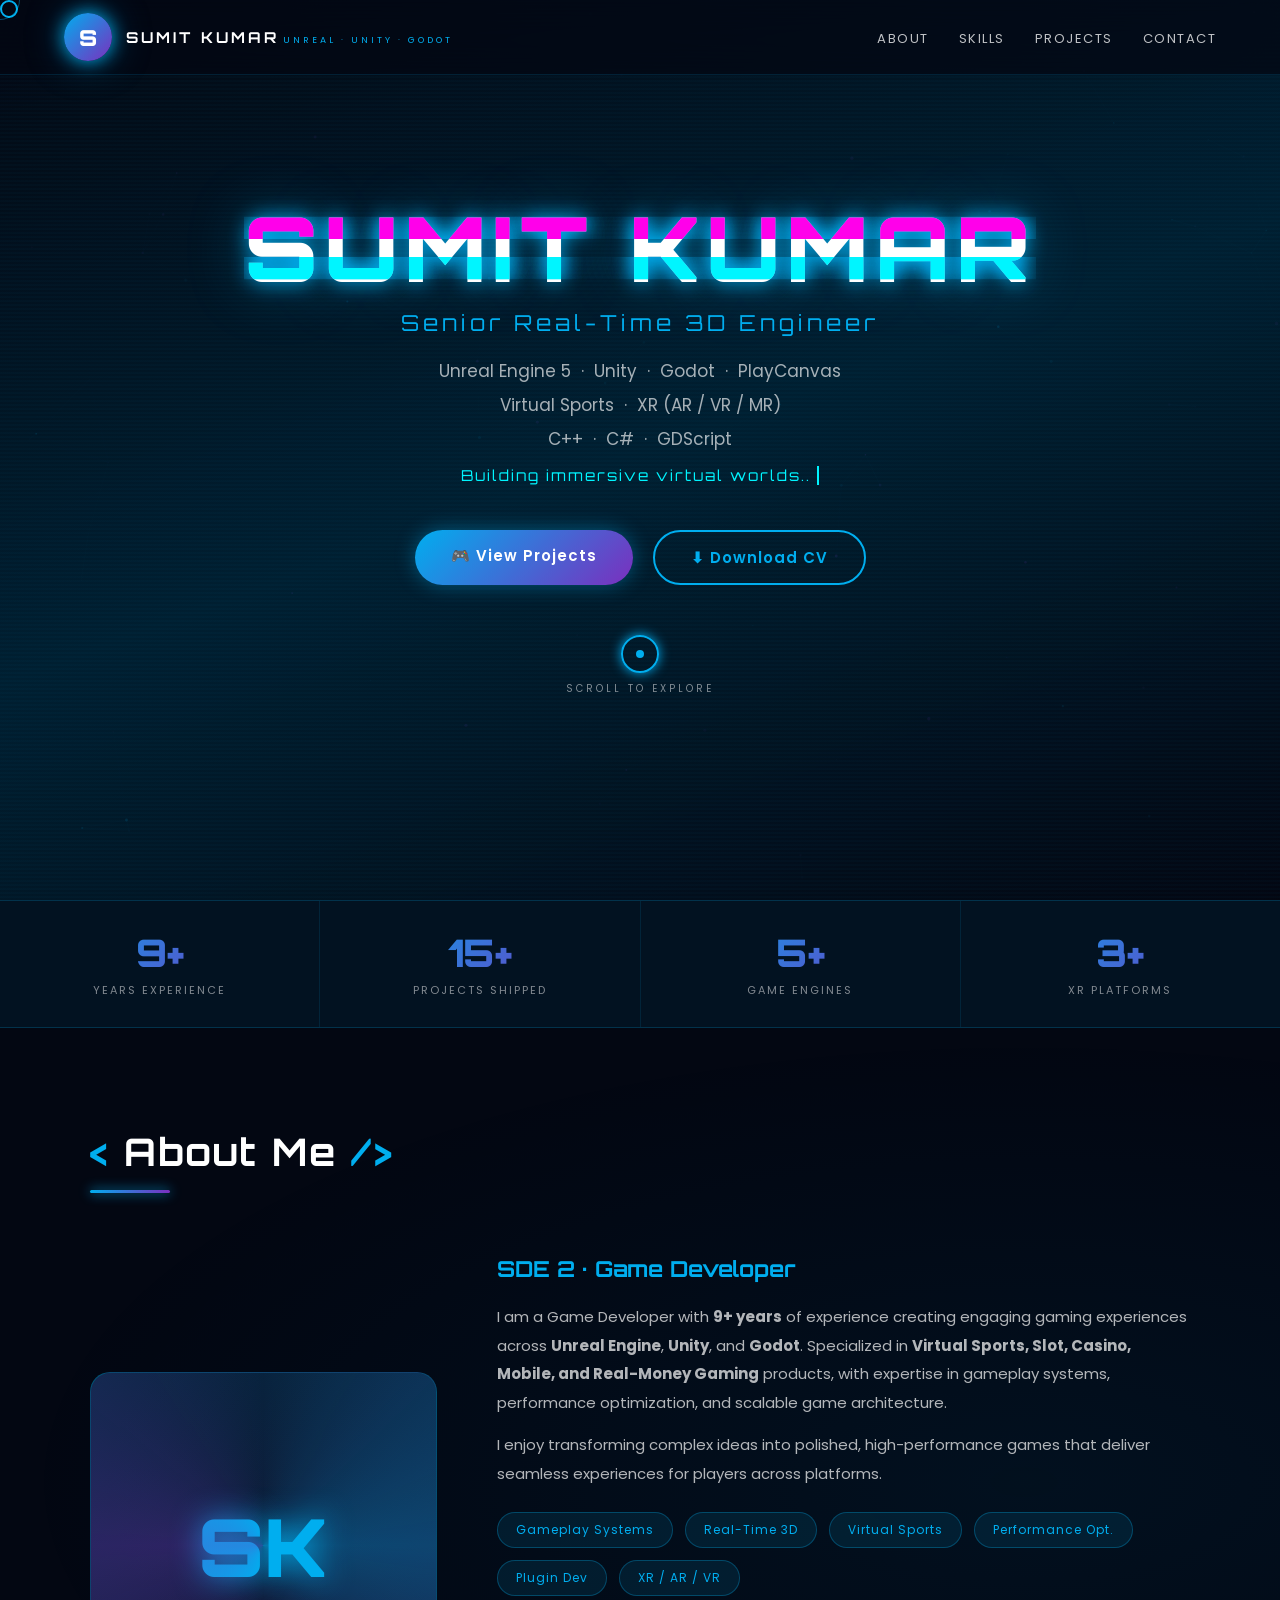
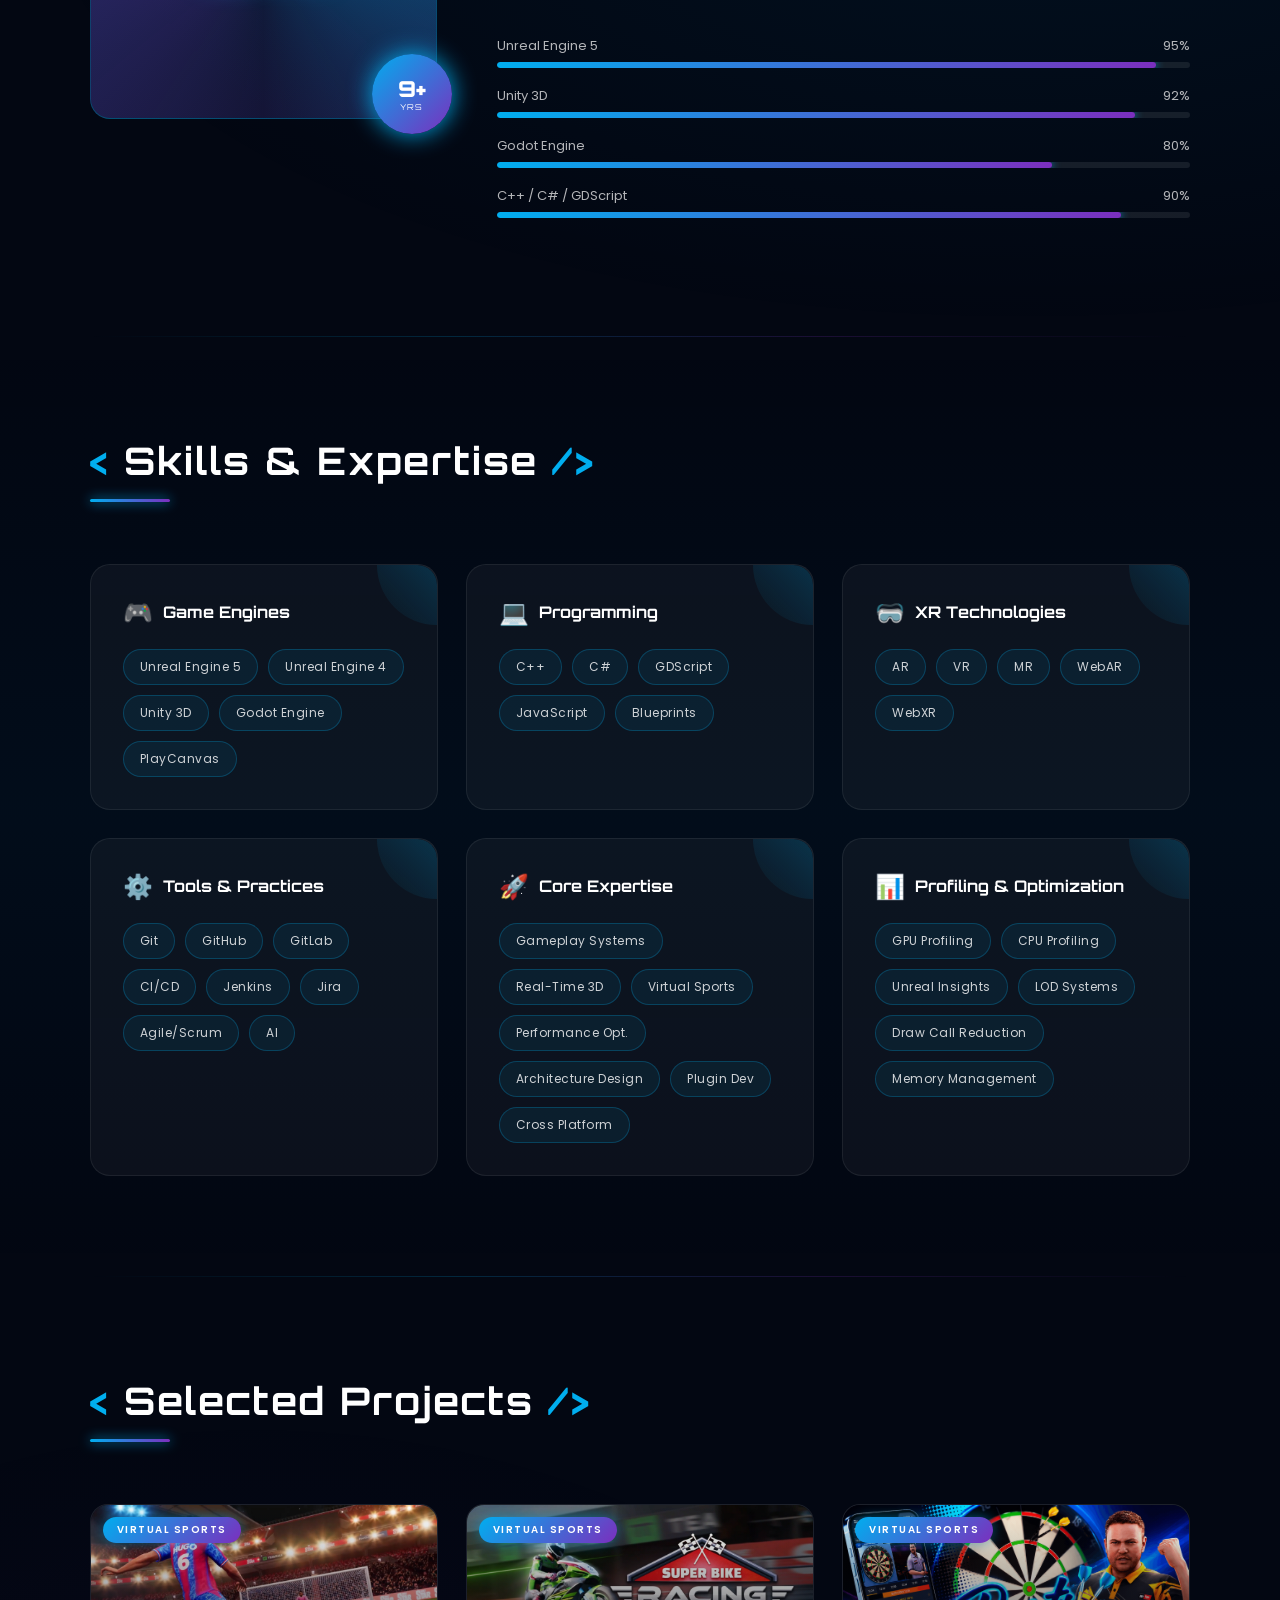
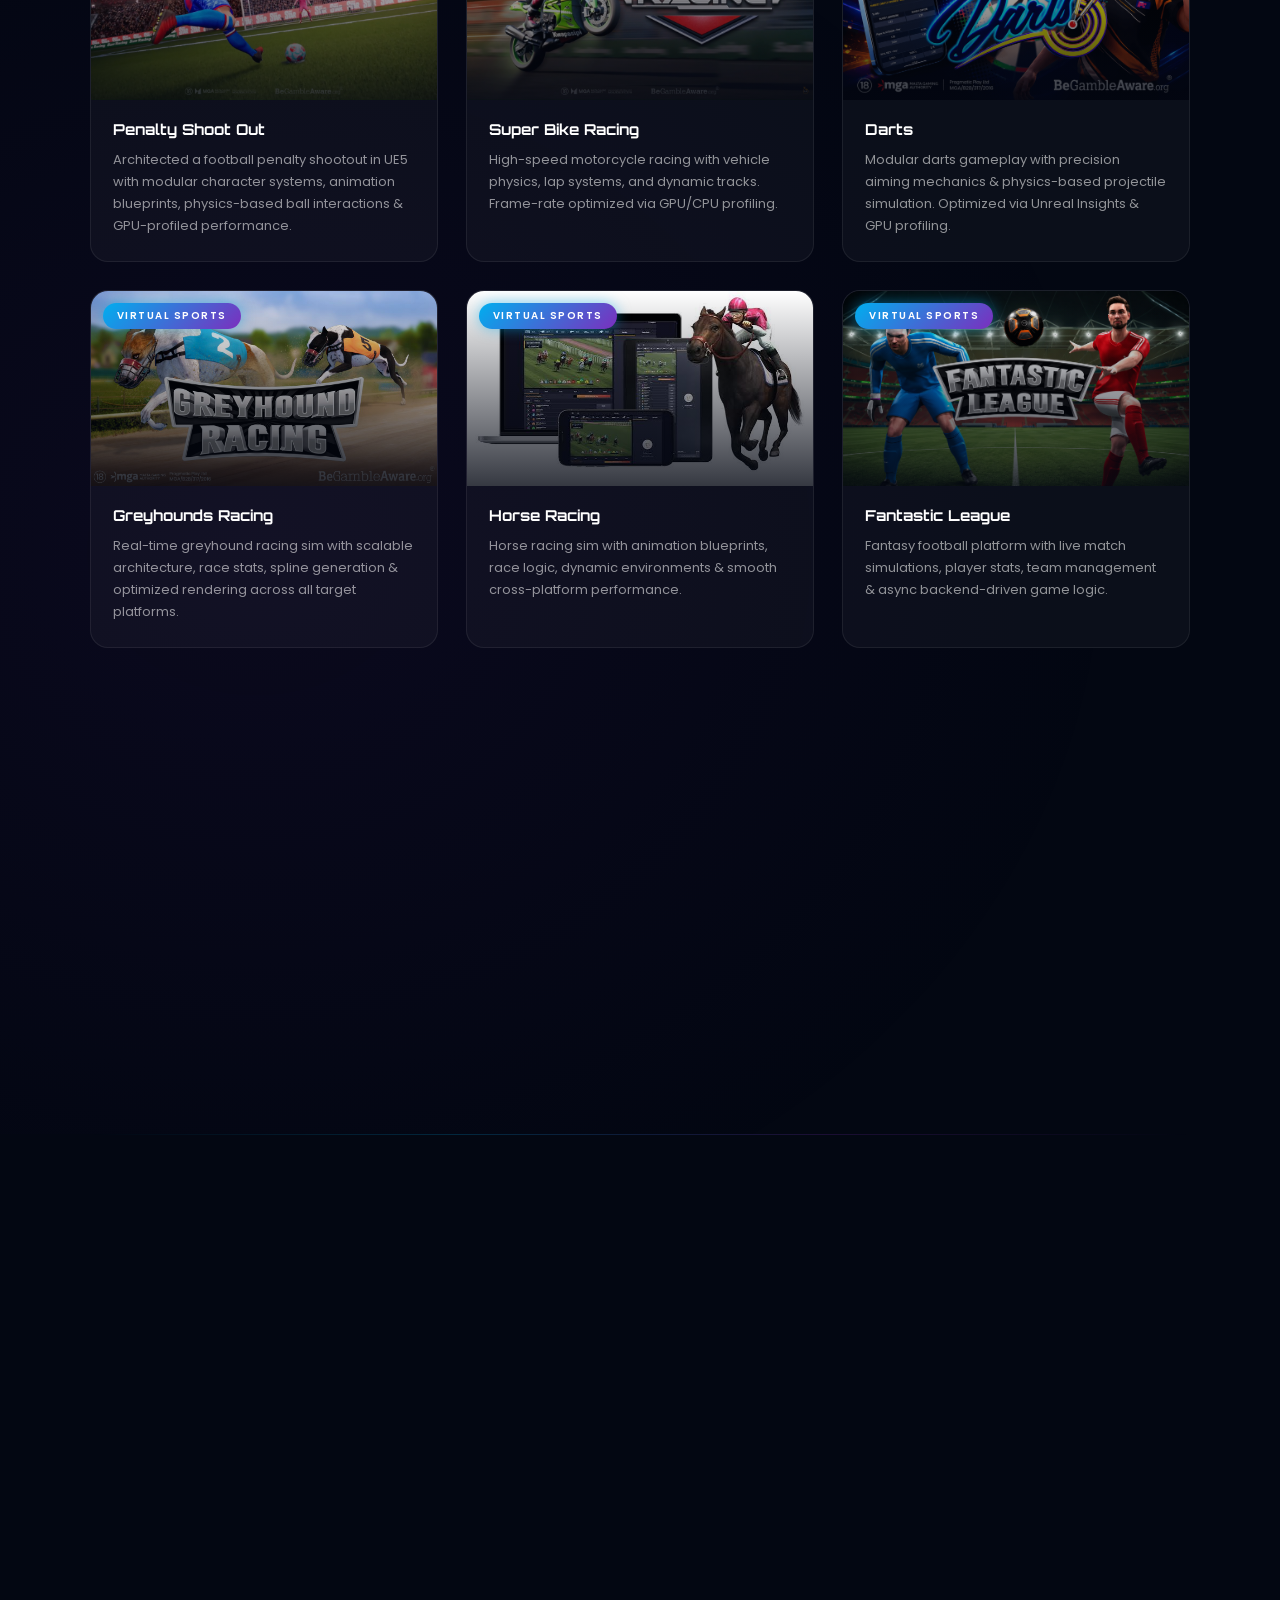
==== commit 8bbf7910: "About update" ====
--- a/index.html
+++ b/index.html
@@ -1,337 +1,364 @@
 <!DOCTYPE html>
 <html lang="en">
+
 <head>
-  <meta charset="UTF-8"/>
-  <meta name="viewport" content="width=device-width,initial-scale=1"/>
+  <meta charset="UTF-8" />
+  <meta name="viewport" content="width=device-width,initial-scale=1" />
   <title>Sumit Kumar | Senior Real-Time 3D Engineer</title>
-  <link rel="preconnect" href="https://fonts.googleapis.com"/>
-  <link href="https://fonts.googleapis.com/css2?family=Orbitron:wght@400;700;900&family=Poppins:wght@300;400;500;700&display=swap" rel="stylesheet"/>
-  <link rel="stylesheet" href="style.css"/>
+  <link rel="preconnect" href="https://fonts.googleapis.com" />
+  <link
+    href="https://fonts.googleapis.com/css2?family=Orbitron:wght@400;700;900&family=Poppins:wght@300;400;500;700&display=swap"
+    rel="stylesheet" />
+  <link rel="stylesheet" href="style.css" />
 </head>
+
 <body>
 
-<!-- CUSTOM CURSOR -->
-<div class="cursor" id="cursor"></div>
-<div class="cursor-follower" id="cursorFollower"></div>
-
-<!-- PARTICLE CANVAS -->
-<canvas id="particles"></canvas>
-
-<!-- NAV -->
-<nav>
-  <div class="logo">
-    <div class="logo-circle">S</div>
-    <div class="logo-text">
-      <span class="name">SUMIT KUMAR</span>
-      <span class="designation">UNREAL · UNITY · GODOT</span>
+  <!-- CUSTOM CURSOR -->
+  <div class="cursor" id="cursor"></div>
+  <div class="cursor-follower" id="cursorFollower"></div>
+
+  <!-- PARTICLE CANVAS -->
+  <canvas id="particles"></canvas>
+
+  <!-- NAV -->
+  <nav>
+    <div class="logo">
+      <div class="logo-circle">S</div>
+      <div class="logo-text">
+        <span class="name">SUMIT KUMAR</span>
+        <span class="designation">UNREAL · UNITY · GODOT</span>
+      </div>
+    </div>
+    <ul>
+      <li><a href="#about">About</a></li>
+      <li><a href="#skills">Skills</a></li>
+      <li><a href="#projects">Projects</a></li>
+      <li><a href="#contact">Contact</a></li>
+    </ul>
+  </nav>
+
+  <!-- HERO -->
+  <header class="hero">
+    <video class="hero-video" autoplay muted loop playsinline>
+      <source src="assets/videos/profile.mp4" type="video/mp4" />
+    </video>
+    <div class="hero-overlay"></div>
+    <div class="hero-scanlines"></div>
+    <div class="hero-content">
+      <div class="glitch-wrap">
+        <h1 data-text="SUMIT KUMAR">SUMIT KUMAR</h1>
+      </div>
+      <p class="hero-subtitle">Senior Real-Time 3D Engineer</p>
+      <p class="hero-desc">
+        Unreal Engine 5 &nbsp;·&nbsp; Unity &nbsp;·&nbsp; Godot &nbsp;·&nbsp; PlayCanvas<br />
+        Virtual Sports &nbsp;·&nbsp; XR (AR / VR / MR)<br />
+        C++ &nbsp;·&nbsp; C# &nbsp;·&nbsp; GDScript
+      </p>
+      <div class="typewriter"><span id="tw"></span><span class="cursor-blink">&nbsp;</span></div>
+      <div class="hero-buttons">
+        <a href="#projects" class="btn btn-primary">🎮 View Projects</a>
+        <a href="assets/cv/Sumit_Kumar_CV.pdf" class="btn btn-outline" download>⬇ Download CV</a>
+      </div>
+      <a href="#about" class="scroll-indicator">
+        <div class="scroll-ring"></div>
+        <span>Scroll to Explore</span>
+      </a>
+    </div>
+  </header>
+
+  <!-- STATS -->
+  <div class="stats-bar">
+    <div class="stat-item reveal">
+      <div class="stat-number" data-target="9">0</div>
+      <div class="stat-label">Years Experience</div>
+    </div>
+    <div class="stat-item reveal reveal-delay-1">
+      <div class="stat-number" data-target="15">0</div>
+      <div class="stat-label">Projects Shipped</div>
+    </div>
+    <div class="stat-item reveal reveal-delay-2">
+      <div class="stat-number" data-target="5">0</div>
+      <div class="stat-label">Game Engines</div>
+    </div>
+    <div class="stat-item reveal reveal-delay-3">
+      <div class="stat-number" data-target="3">0</div>
+      <div class="stat-label">XR Platforms</div>
     </div>
   </div>
-  <ul>
-    <li><a href="#about">About</a></li>
-    <li><a href="#skills">Skills</a></li>
-    <li><a href="#projects">Projects</a></li>
-    <li><a href="#contact">Contact</a></li>
-  </ul>
-</nav>
-
-<!-- HERO -->
-<header class="hero">
-  <video class="hero-video" autoplay muted loop playsinline>
-    <source src="assets/videos/profile.mp4" type="video/mp4"/>
-  </video>
-  <div class="hero-overlay"></div>
-  <div class="hero-scanlines"></div>
-  <div class="hero-content">
-    <div class="glitch-wrap">
-      <h1 data-text="SUMIT KUMAR">SUMIT KUMAR</h1>
-    </div>
-    <p class="hero-subtitle">Senior Real-Time 3D Engineer</p>
-    <p class="hero-desc">
-      Unreal Engine 5 &nbsp;·&nbsp; Unity &nbsp;·&nbsp; Godot &nbsp;·&nbsp; PlayCanvas<br/>
-      Virtual Sports &nbsp;·&nbsp; XR (AR / VR / MR)<br/>
-      C++ &nbsp;·&nbsp; C# &nbsp;·&nbsp; GDScript
-    </p>
-    <div class="typewriter"><span id="tw"></span><span class="cursor-blink">&nbsp;</span></div>
-    <div class="hero-buttons">
-      <a href="#projects" class="btn btn-primary">🎮 View Projects</a>
-      <a href="assets/cv/Sumit_Kumar_CV.pdf" class="btn btn-outline" download>⬇ Download CV</a>
-    </div>
-    <a href="#about" class="scroll-indicator">
-      <div class="scroll-ring"></div>
-      <span>Scroll to Explore</span>
-    </a>
-  </div>
-</header>
-
-<!-- STATS -->
-<div class="stats-bar">
-  <div class="stat-item reveal">
-    <div class="stat-number" data-target="9">0</div>
-    <div class="stat-label">Years Experience</div>
-  </div>
-  <div class="stat-item reveal reveal-delay-1">
-    <div class="stat-number" data-target="15">0</div>
-    <div class="stat-label">Projects Shipped</div>
-  </div>
-  <div class="stat-item reveal reveal-delay-2">
-    <div class="stat-number" data-target="5">0</div>
-    <div class="stat-label">Game Engines</div>
-  </div>
-  <div class="stat-item reveal reveal-delay-3">
-    <div class="stat-number" data-target="3">0</div>
-    <div class="stat-label">XR Platforms</div>
-  </div>
-</div>
-
-<!-- ABOUT -->
-<section id="about">
-  <h2 class="section-heading reveal"><span class="accent"><</span> About Me <span class="accent">/></span></h2>
-  <div class="about-grid">
-    <div class="about-avatar-wrap reveal">
-      <div class="about-avatar">SK</div>
-      <div class="about-exp-badge">
-        <span class="num">9+</span>
-        <span class="lbl">YRS</span>
-      </div>
-    </div>
-    <div class="about-text reveal reveal-delay-1">
-      <h3>SDE 2 · Game Developer</h3>
-      <p>I am a Game Developer with <strong>9+ years</strong> of experience designing, developing, and optimizing games using <strong>Unity</strong> and <strong>Unreal Engine</strong>. My expertise spans Slot Games, Casino Games, Mobile Games, and real-money gaming platforms.</p>
-      <p style="margin-top:14px;">Throughout my career I have worked on gameplay systems, game architecture, performance optimization, multiplayer features, and end-to-end game development. I enjoy solving complex technical challenges and building scalable, high-quality gaming experiences.</p>
-      <div class="about-tags">
-        <span class="about-tag">Gameplay Systems</span>
-        <span class="about-tag">Real-Time 3D</span>
-        <span class="about-tag">Virtual Sports</span>
-        <span class="about-tag">Performance Opt.</span>
-        <span class="about-tag">Plugin Dev</span>
-        <span class="about-tag">XR / AR / VR</span>
-      </div>
-      <div class="engine-bars" id="engineBars">
-        <div class="bar-row">
-          <div class="bar-label"><span>Unreal Engine 5</span><span>95%</span></div>
-          <div class="bar-track"><div class="bar-fill" data-pct="95"></div></div>
-        </div>
-        <div class="bar-row">
-          <div class="bar-label"><span>Unity 3D</span><span>92%</span></div>
-          <div class="bar-track"><div class="bar-fill" data-pct="92"></div></div>
-        </div>
-        <div class="bar-row">
-          <div class="bar-label"><span>Godot Engine</span><span>80%</span></div>
-          <div class="bar-track"><div class="bar-fill" data-pct="80"></div></div>
-        </div>
-        <div class="bar-row">
-          <div class="bar-label"><span>C++ / C# / GDScript</span><span>90%</span></div>
-          <div class="bar-track"><div class="bar-fill" data-pct="90"></div></div>
-        </div>
-      </div>
-    </div>
-  </div>
-</section>
-
-<div class="divider"></div>
-
-<!-- SKILLS -->
-<section id="skills">
-  <h2 class="section-heading reveal"><span class="accent"><</span> Skills & Expertise <span class="accent">/></span></h2>
-  <div class="skills-grid">
-    <div class="skill-card reveal">
-      <h3><span class="skill-icon">🎮</span> Game Engines</h3>
-      <div class="tags">
-        <span>Unreal Engine 5</span><span>Unreal Engine 4</span><span>Unity 3D</span><span>Godot Engine</span><span>PlayCanvas</span>
-      </div>
-    </div>
-    <div class="skill-card reveal reveal-delay-1">
-      <h3><span class="skill-icon">💻</span> Programming</h3>
-      <div class="tags">
-        <span>C++</span><span>C#</span><span>GDScript</span><span>JavaScript</span><span>Blueprints</span>
-      </div>
-    </div>
-    <div class="skill-card reveal reveal-delay-2">
-      <h3><span class="skill-icon">🥽</span> XR Technologies</h3>
-      <div class="tags">
-        <span>AR</span><span>VR</span><span>MR</span><span>WebAR</span><span>WebXR</span>
-      </div>
-    </div>
-    <div class="skill-card reveal reveal-delay-1">
-      <h3><span class="skill-icon">⚙️</span> Tools & Practices</h3>
-      <div class="tags">
-        <span>Git</span><span>GitHub</span><span>GitLab</span><span>CI/CD</span><span>Jenkins</span><span>Jira</span><span>Agile/Scrum</span><span>AI</span>
-      </div>
-    </div>
-    <div class="skill-card reveal reveal-delay-2">
-      <h3><span class="skill-icon">🚀</span> Core Expertise</h3>
-      <div class="tags">
-        <span>Gameplay Systems</span><span>Real-Time 3D</span><span>Virtual Sports</span><span>Performance Opt.</span><span>Architecture Design</span><span>Plugin Dev</span><span>Cross Platform</span>
-      </div>
-    </div>
-    <div class="skill-card reveal reveal-delay-3">
-      <h3><span class="skill-icon">📊</span> Profiling & Optimization</h3>
-      <div class="tags">
-        <span>GPU Profiling</span><span>CPU Profiling</span><span>Unreal Insights</span><span>LOD Systems</span><span>Draw Call Reduction</span><span>Memory Management</span>
-      </div>
-    </div>
-  </div>
-</section>
-
-<div class="divider"></div>
-
-<!-- PROJECTS -->
-<section id="projects">
-  <h2 class="section-heading reveal"><span class="accent"><</span> Selected Projects <span class="accent">/></span></h2>
-  <div class="projects-grid">
-
-    <article class="card reveal">
-      <div class="card-img-wrap">
-        <img src="assets/images/penalty-shootout.jpg" alt="Penalty Shoot Out"/>
-        <div class="card-img-overlay"></div>
-        <span class="badge">Virtual Sports</span>
-      </div>
-      <div class="pad">
-        <h3>Penalty Shoot Out</h3>
-        <p>Architected a football penalty shootout in UE5 with modular character systems, animation blueprints, physics-based ball interactions & GPU-profiled performance.</p>
-      </div>
-      <div class="card-hover-bar"></div>
-    </article>
-
-    <article class="card reveal reveal-delay-1">
-      <div class="card-img-wrap">
-        <img src="assets/images/superbike.jpg" alt="Super Bike Racing"/>
-        <div class="card-img-overlay"></div>
-        <span class="badge">Virtual Sports</span>
-      </div>
-      <div class="pad">
-        <h3>Super Bike Racing</h3>
-        <p>High-speed motorcycle racing with vehicle physics, lap systems, and dynamic tracks. Frame-rate optimized via GPU/CPU profiling.</p>
-      </div>
-      <div class="card-hover-bar"></div>
-    </article>
-
-    <article class="card reveal reveal-delay-2">
-      <div class="card-img-wrap">
-        <img src="assets/images/darts.jpg" alt="Darts"/>
-        <div class="card-img-overlay"></div>
-        <span class="badge">Virtual Sports</span>
-      </div>
-      <div class="pad">
-        <h3>Darts</h3>
-        <p>Modular darts gameplay with precision aiming mechanics & physics-based projectile simulation. Optimized via Unreal Insights & GPU profiling.</p>
-      </div>
-      <div class="card-hover-bar"></div>
-    </article>
-
-    <article class="card reveal">
-      <div class="card-img-wrap">
-        <img src="assets/images/greyhounds.jpg" alt="Greyhounds Racing"/>
-        <div class="card-img-overlay"></div>
-        <span class="badge">Virtual Sports</span>
-      </div>
-      <div class="pad">
-        <h3>Greyhounds Racing</h3>
-        <p>Real-time greyhound racing sim with scalable architecture, race stats, spline generation & optimized rendering across all target platforms.</p>
-      </div>
-      <div class="card-hover-bar"></div>
-    </article>
-
-    <article class="card reveal reveal-delay-1">
-      <div class="card-img-wrap">
-        <img src="assets/images/horse-racing.jpg" alt="Horse Racing"/>
-        <div class="card-img-overlay"></div>
-        <span class="badge">Virtual Sports</span>
-      </div>
-      <div class="pad">
-        <h3>Horse Racing</h3>
-        <p>Horse racing sim with animation blueprints, race logic, dynamic environments & smooth cross-platform performance.</p>
-      </div>
-      <div class="card-hover-bar"></div>
-    </article>
-
-    <article class="card reveal reveal-delay-2">
-      <div class="card-img-wrap">
-        <img src="assets/images/fantastic-league.jpg" alt="Fantastic League"/>
-        <div class="card-img-overlay"></div>
-        <span class="badge">Virtual Sports</span>
-      </div>
-      <div class="pad">
-        <h3>Fantastic League</h3>
-        <p>Fantasy football platform with live match simulations, player stats, team management & async backend-driven game logic.</p>
-      </div>
-      <div class="card-hover-bar"></div>
-    </article>
-
-    <article class="card reveal reveal-delay-1">
-      <div class="card-img-wrap">
-        <img src="assets/images/steeplechase.jpg" alt="Steeplechase"/>
-        <div class="card-img-overlay"></div>
-        <span class="badge">Virtual Sports</span>
-      </div>
-      <div class="pad">
-        <h3>Steeplechase</h3>
-        <p>Horse steeplechase with obstacle interaction, animation state machines & time-driven mechanics with GPU/CPU optimized rendering.</p>
-      </div>
-      <div class="card-hover-bar"></div>
-    </article>
-
-    <article class="card reveal reveal-delay-2">
-      <div class="card-img-wrap">
-        <img src="assets/images/samsung-zfold.jpg" alt="Samsung Galaxy Z Fold WebAR"/>
-        <div class="card-img-overlay"></div>
-        <span class="badge">WebAR</span>
-      </div>
-      <div class="pad">
-        <h3>Samsung Galaxy Z Fold WebAR</h3>
-        <p>Interactive WebAR experience with PlayCanvas & WebXR — real-time product visualization optimized with mesh simplification & texture compression.</p>
-      </div>
-      <div class="card-hover-bar"></div>
-    </article>
-
-    <article class="card reveal reveal-delay-3">
-      <div class="card-img-wrap">
-        <img src="assets/images/samsung-windfree.jpg" alt="Samsung WindFree AC WebAR"/>
-        <div class="card-img-overlay"></div>
-        <span class="badge">WebAR</span>
-      </div>
-      <div class="pad">
-        <h3>Samsung WindFree AC WebAR</h3>
-        <p>WebAR product visualization letting users place Samsung WindFree AC in real-world environments, with optimized shaders & asset streaming.</p>
-      </div>
-      <div class="card-hover-bar"></div>
-    </article>
-
-  </div>
-</section>
-
-<div class="divider"></div>
-
-<!-- CONTACT -->
-<section id="contact">
-  <h2 class="section-heading reveal" style="text-align:center;"><span class="accent"><</span> Let's Connect <span class="accent">/></span></h2>
-  <div class="contact-wrap reveal">
-    <div class="contact-item">
-      <span class="contact-icon">📍</span>
-      <span>Noida, Uttar Pradesh, India</span>
-    </div>
-    <div class="contact-item">
-      <span class="contact-icon">📧</span>
-      <a href="mailto:sumitkrshc99@gmail.com">sumitkrshc99@gmail.com</a>
-    </div>
-    <div class="contact-item">
-      <span class="contact-icon">📲</span>
-      <a href="tel:+919311258787">+91 93112 58787</a>
-    </div>
-    <div class="contact-item">
-      <span class="contact-icon">💼</span>
-      <a href="https://www.linkedin.com/in/sumitkr99/" target="_blank" rel="noopener">linkedin.com/in/sumitkr99</a>
-    </div>
-    <div class="contact-social">
-      <a href="https://www.linkedin.com/in/sumitkr99/" target="_blank" class="social-btn" title="LinkedIn">in</a>
-      <a href="mailto:sumitkrshc99@gmail.com" class="social-btn" title="Email">✉</a>
-      <a href="assets/cv/Sumit_Kumar_CV.pdf" download class="social-btn" title="Download CV">⬇</a>
-    </div>
-  </div>
-</section>
-
-<button id="backToTop" title="Back to top">↑</button>
-
-<script src="script.js"></script>
+
+  <!-- ABOUT -->
+  <section id="about">
+      <h2 class="section-heading reveal"><span class="accent"><</span> About Me <span class="accent">/></span></h2>
+    <div class="about-grid">
+      <div class="about-avatar-wrap reveal">
+        <div class="about-avatar">SK</div>
+        <div class="about-exp-badge">
+          <span class="num">9+</span>
+          <span class="lbl">YRS</span>
+        </div>
+      </div>
+      <div class="about-text reveal reveal-delay-1">
+        <h3>SDE 2 · Game Developer</h3>
+        <p>I am a Game Developer with <strong>9+ years</strong> of experience creating engaging gaming experiences across <strong>Unreal Engine</strong>,
+          <strong>Unity</strong>, and <strong>Godot</strong>. Specialized in <strong>Virtual Sports, Slot, Casino, Mobile, and Real-Money Gaming</strong> products, with
+          expertise in gameplay systems, performance optimization, and scalable game architecture.</p>
+        <p style="margin-top:14px;">I enjoy transforming complex ideas into polished, high-performance games that deliver seamless experiences for players across platforms.</p>
+        <div class="about-tags">
+          <span class="about-tag">Gameplay Systems</span>
+          <span class="about-tag">Real-Time 3D</span>
+          <span class="about-tag">Virtual Sports</span>
+          <span class="about-tag">Performance Opt.</span>
+          <span class="about-tag">Plugin Dev</span>
+          <span class="about-tag">XR / AR / VR</span>
+        </div>
+        <div class="engine-bars" id="engineBars">
+          <div class="bar-row">
+            <div class="bar-label"><span>Unreal Engine 5</span><span>95%</span></div>
+            <div class="bar-track">
+              <div class="bar-fill" data-pct="95"></div>
+            </div>
+          </div>
+          <div class="bar-row">
+            <div class="bar-label"><span>Unity 3D</span><span>92%</span></div>
+            <div class="bar-track">
+              <div class="bar-fill" data-pct="92"></div>
+            </div>
+          </div>
+          <div class="bar-row">
+            <div class="bar-label"><span>Godot Engine</span><span>80%</span></div>
+            <div class="bar-track">
+              <div class="bar-fill" data-pct="80"></div>
+            </div>
+          </div>
+          <div class="bar-row">
+            <div class="bar-label"><span>C++ / C# / GDScript</span><span>90%</span></div>
+            <div class="bar-track">
+              <div class="bar-fill" data-pct="90"></div>
+            </div>
+          </div>
+        </div>
+      </div>
+    </div>
+  </section>
+
+  <div class="divider"></div>
+
+  <!-- SKILLS -->
+  <section id="skills">
+      <h2 class="section-heading reveal"><span class="accent"><</span> Skills & Expertise <span class="accent">/></span></h2>
+    <div class="skills-grid">
+      <div class="skill-card reveal">
+        <h3><span class="skill-icon">🎮</span> Game Engines</h3>
+        <div class="tags">
+          <span>Unreal Engine 5</span><span>Unreal Engine 4</span><span>Unity 3D</span><span>Godot
+            Engine</span><span>PlayCanvas</span>
+        </div>
+      </div>
+      <div class="skill-card reveal reveal-delay-1">
+        <h3><span class="skill-icon">💻</span> Programming</h3>
+        <div class="tags">
+          <span>C++</span><span>C#</span><span>GDScript</span><span>JavaScript</span><span>Blueprints</span>
+        </div>
+      </div>
+      <div class="skill-card reveal reveal-delay-2">
+        <h3><span class="skill-icon">🥽</span> XR Technologies</h3>
+        <div class="tags">
+          <span>AR</span><span>VR</span><span>MR</span><span>WebAR</span><span>WebXR</span>
+        </div>
+      </div>
+      <div class="skill-card reveal reveal-delay-1">
+        <h3><span class="skill-icon">⚙️</span> Tools & Practices</h3>
+        <div class="tags">
+          <span>Git</span><span>GitHub</span><span>GitLab</span><span>CI/CD</span><span>Jenkins</span><span>Jira</span><span>Agile/Scrum</span><span>AI</span>
+        </div>
+      </div>
+      <div class="skill-card reveal reveal-delay-2">
+        <h3><span class="skill-icon">🚀</span> Core Expertise</h3>
+        <div class="tags">
+          <span>Gameplay Systems</span><span>Real-Time 3D</span><span>Virtual Sports</span><span>Performance
+            Opt.</span><span>Architecture Design</span><span>Plugin Dev</span><span>Cross Platform</span>
+        </div>
+      </div>
+      <div class="skill-card reveal reveal-delay-3">
+        <h3><span class="skill-icon">📊</span> Profiling & Optimization</h3>
+        <div class="tags">
+          <span>GPU Profiling</span><span>CPU Profiling</span><span>Unreal Insights</span><span>LOD
+            Systems</span><span>Draw Call Reduction</span><span>Memory Management</span>
+        </div>
+      </div>
+    </div>
+  </section>
+
+  <div class="divider"></div>
+
+  <!-- PROJECTS -->
+  <section id="projects">
+      <h2 class="section-heading reveal"><span class="accent"><</span> Selected Projects <span class="accent">/></span></h2>
+    <div class="projects-grid">
+
+      <article class="card reveal">
+        <div class="card-img-wrap">
+          <img src="assets/images/penalty-shootout.jpg" alt="Penalty Shoot Out" />
+          <div class="card-img-overlay"></div>
+          <span class="badge">Virtual Sports</span>
+        </div>
+        <div class="pad">
+          <h3>Penalty Shoot Out</h3>
+          <p>Architected a football penalty shootout in UE5 with modular character systems, animation blueprints,
+            physics-based ball interactions & GPU-profiled performance.</p>
+        </div>
+        <div class="card-hover-bar"></div>
+      </article>
+
+      <article class="card reveal reveal-delay-1">
+        <div class="card-img-wrap">
+          <img src="assets/images/superbike.jpg" alt="Super Bike Racing" />
+          <div class="card-img-overlay"></div>
+          <span class="badge">Virtual Sports</span>
+        </div>
+        <div class="pad">
+          <h3>Super Bike Racing</h3>
+          <p>High-speed motorcycle racing with vehicle physics, lap systems, and dynamic tracks. Frame-rate optimized
+            via GPU/CPU profiling.</p>
+        </div>
+        <div class="card-hover-bar"></div>
+      </article>
+
+      <article class="card reveal reveal-delay-2">
+        <div class="card-img-wrap">
+          <img src="assets/images/darts.jpg" alt="Darts" />
+          <div class="card-img-overlay"></div>
+          <span class="badge">Virtual Sports</span>
+        </div>
+        <div class="pad">
+          <h3>Darts</h3>
+          <p>Modular darts gameplay with precision aiming mechanics & physics-based projectile simulation. Optimized via
+            Unreal Insights & GPU profiling.</p>
+        </div>
+        <div class="card-hover-bar"></div>
+      </article>
+
+      <article class="card reveal">
+        <div class="card-img-wrap">
+          <img src="assets/images/greyhounds.jpg" alt="Greyhounds Racing" />
+          <div class="card-img-overlay"></div>
+          <span class="badge">Virtual Sports</span>
+        </div>
+        <div class="pad">
+          <h3>Greyhounds Racing</h3>
+          <p>Real-time greyhound racing sim with scalable architecture, race stats, spline generation & optimized
+            rendering across all target platforms.</p>
+        </div>
+        <div class="card-hover-bar"></div>
+      </article>
+
+      <article class="card reveal reveal-delay-1">
+        <div class="card-img-wrap">
+          <img src="assets/images/horse-racing.jpg" alt="Horse Racing" />
+          <div class="card-img-overlay"></div>
+          <span class="badge">Virtual Sports</span>
+        </div>
+        <div class="pad">
+          <h3>Horse Racing</h3>
+          <p>Horse racing sim with animation blueprints, race logic, dynamic environments & smooth cross-platform
+            performance.</p>
+        </div>
+        <div class="card-hover-bar"></div>
+      </article>
+
+      <article class="card reveal reveal-delay-2">
+        <div class="card-img-wrap">
+          <img src="assets/images/fantastic-league.jpg" alt="Fantastic League" />
+          <div class="card-img-overlay"></div>
+          <span class="badge">Virtual Sports</span>
+        </div>
+        <div class="pad">
+          <h3>Fantastic League</h3>
+          <p>Fantasy football platform with live match simulations, player stats, team management & async backend-driven
+            game logic.</p>
+        </div>
+        <div class="card-hover-bar"></div>
+      </article>
+
+      <article class="card reveal reveal-delay-1">
+        <div class="card-img-wrap">
+          <img src="assets/images/steeplechase.jpg" alt="Steeplechase" />
+          <div class="card-img-overlay"></div>
+          <span class="badge">Virtual Sports</span>
+        </div>
+        <div class="pad">
+          <h3>Steeplechase</h3>
+          <p>Horse steeplechase with obstacle interaction, animation state machines & time-driven mechanics with GPU/CPU
+            optimized rendering.</p>
+        </div>
+        <div class="card-hover-bar"></div>
+      </article>
+
+      <article class="card reveal reveal-delay-2">
+        <div class="card-img-wrap">
+          <img src="assets/images/samsung-zfold.jpg" alt="Samsung Galaxy Z Fold WebAR" />
+          <div class="card-img-overlay"></div>
+          <span class="badge">WebAR</span>
+        </div>
+        <div class="pad">
+          <h3>Samsung Galaxy Z Fold WebAR</h3>
+          <p>Interactive WebAR experience with PlayCanvas & WebXR — real-time product visualization optimized with mesh
+            simplification & texture compression.</p>
+        </div>
+        <div class="card-hover-bar"></div>
+      </article>
+
+      <article class="card reveal reveal-delay-3">
+        <div class="card-img-wrap">
+          <img src="assets/images/samsung-windfree.jpg" alt="Samsung WindFree AC WebAR" />
+          <div class="card-img-overlay"></div>
+          <span class="badge">WebAR</span>
+        </div>
+        <div class="pad">
+          <h3>Samsung WindFree AC WebAR</h3>
+          <p>WebAR product visualization letting users place Samsung WindFree AC in real-world environments, with
+            optimized shaders & asset streaming.</p>
+        </div>
+        <div class="card-hover-bar"></div>
+      </article>
+
+    </div>
+  </section>
+
+  <div class="divider"></div>
+
+  <!-- CONTACT -->
+  <section id="contact">
+      <h2 class="section-heading reveal"><span class="accent"><</span> Let's Connect <span class="accent">/></span></h2>
+    <div class="contact-wrap reveal">
+      <div class="contact-item">
+        <span class="contact-icon">📍</span>
+        <span>Noida, Uttar Pradesh, India</span>
+      </div>
+      <div class="contact-item">
+        <span class="contact-icon">📧</span>
+        <a href="mailto:sumitkrshc99@gmail.com">sumitkrshc99@gmail.com</a>
+      </div>
+      <div class="contact-item">
+        <span class="contact-icon">📲</span>
+        <a href="tel:+919311258787">+91 93112 58787</a>
+      </div>
+      <div class="contact-item">
+        <span class="contact-icon">💼</span>
+        <a href="https://www.linkedin.com/in/sumitkr99/" target="_blank" rel="noopener">linkedin.com/in/sumitkr99</a>
+      </div>
+      <div class="contact-social">
+        <a href="https://www.linkedin.com/in/sumitkr99/" target="_blank" class="social-btn" title="LinkedIn">in</a>
+        <a href="mailto:sumitkrshc99@gmail.com" class="social-btn" title="Email">✉</a>
+        <a href="assets/cv/Sumit_Kumar_CV.pdf" download class="social-btn" title="Download CV">⬇</a>
+      </div>
+    </div>
+  </section>
+
+  <button id="backToTop" title="Back to top">↑</button>
+
+  <script src="script.js"></script>
 </body>
+
 </html>
--- a/style.css
+++ b/style.css
@@ -495,9 +495,9 @@
 .card:hover .card-hover-bar { width: 100%; }
 
 /* ── CONTACT ── */
-#contact { text-align: center; }
+/* #contact { text-align: center; } — removed to match left-aligned sections */
 .contact-wrap {
-  max-width: 700px; margin: 0 auto;
+  max-width: 700px;
   background: var(--card-bg);
   border: 1px solid rgba(0,174,239,.2);
   border-radius: 24px; padding: 60px 50px;
@@ -527,7 +527,7 @@
 .contact-icon { font-size: 22px; width: 40px; text-align: center; }
 .contact-item a { color: rgba(255,255,255,.8); text-decoration: none; font-size: 15px; transition: color .3s; }
 .contact-item a:hover { color: var(--cyan2); }
-.contact-social { display: flex; justify-content: center; gap: 18px; margin-top: 36px; }
+.contact-social { display: flex; justify-content: flex-start; gap: 18px; margin-top: 36px; }
 .social-btn {
   width: 50px; height: 50px; border-radius: 50%;
   background: rgba(0,174,239,.1);
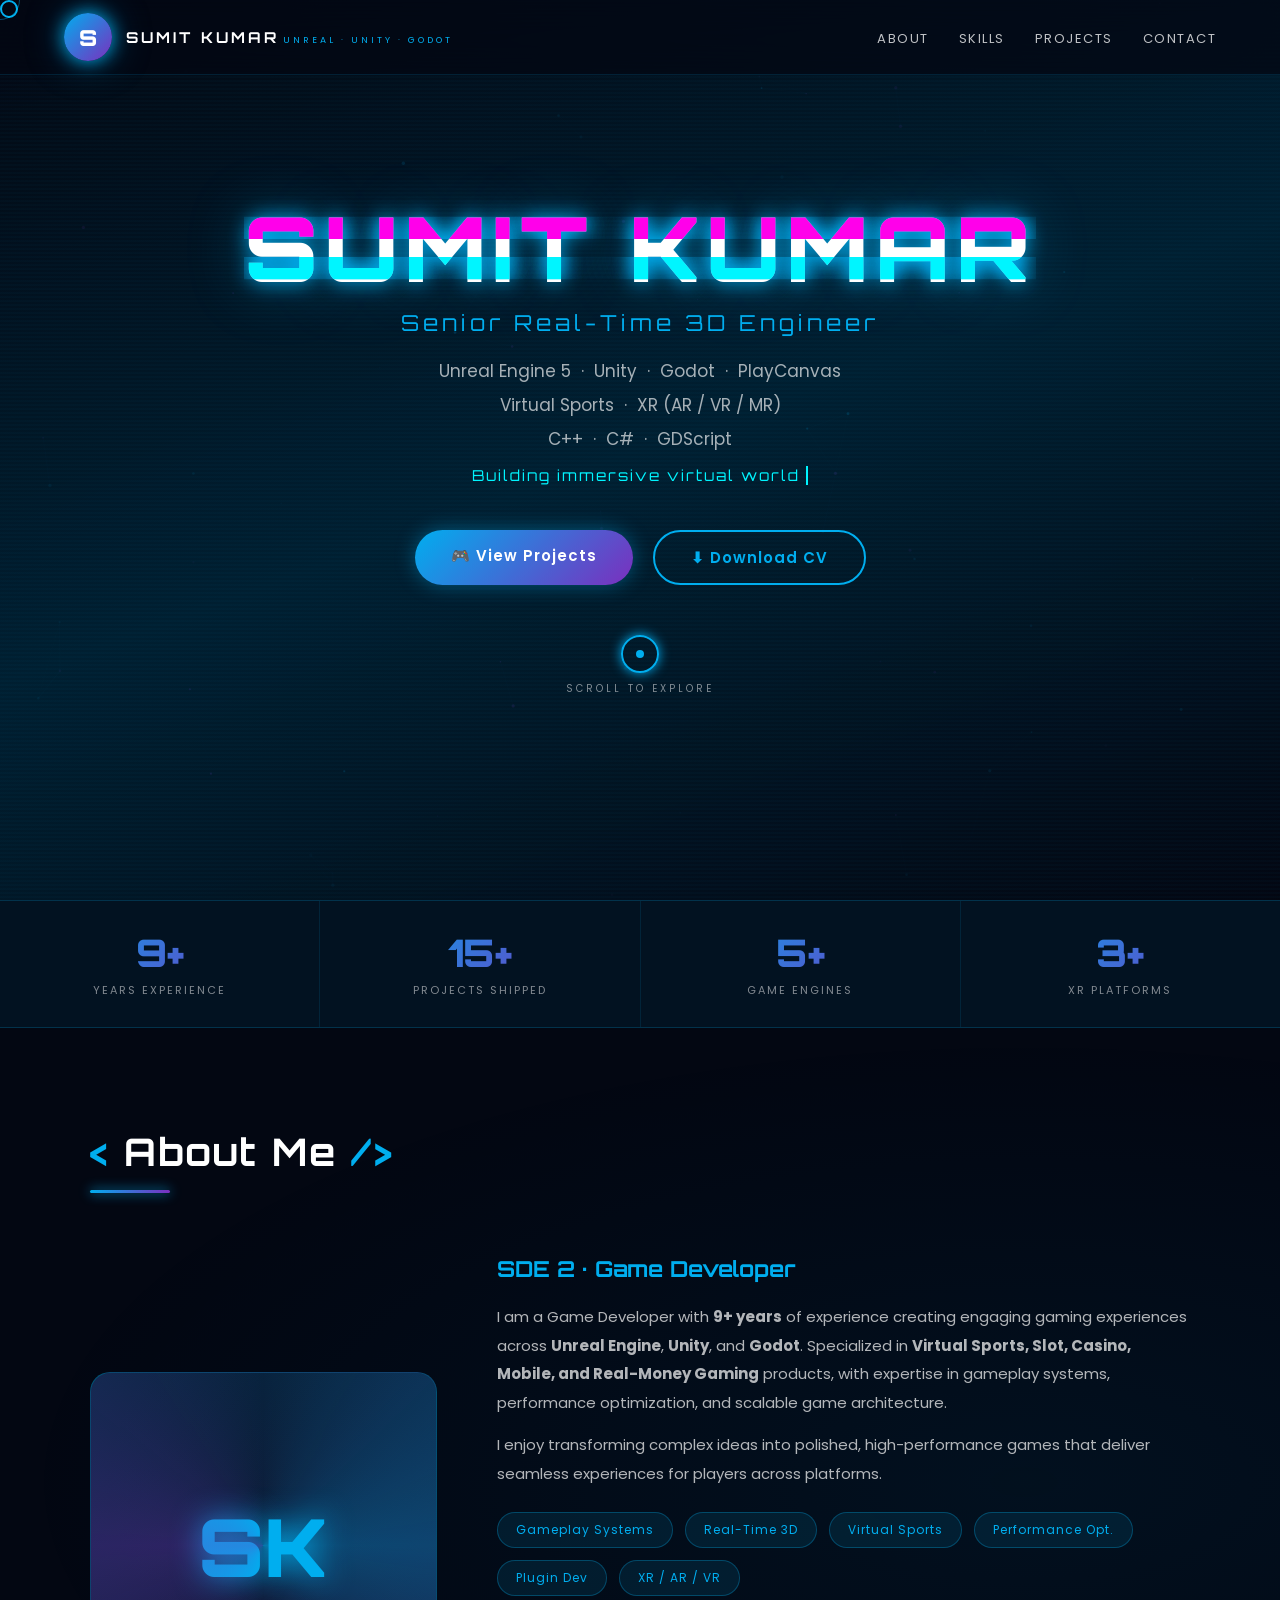
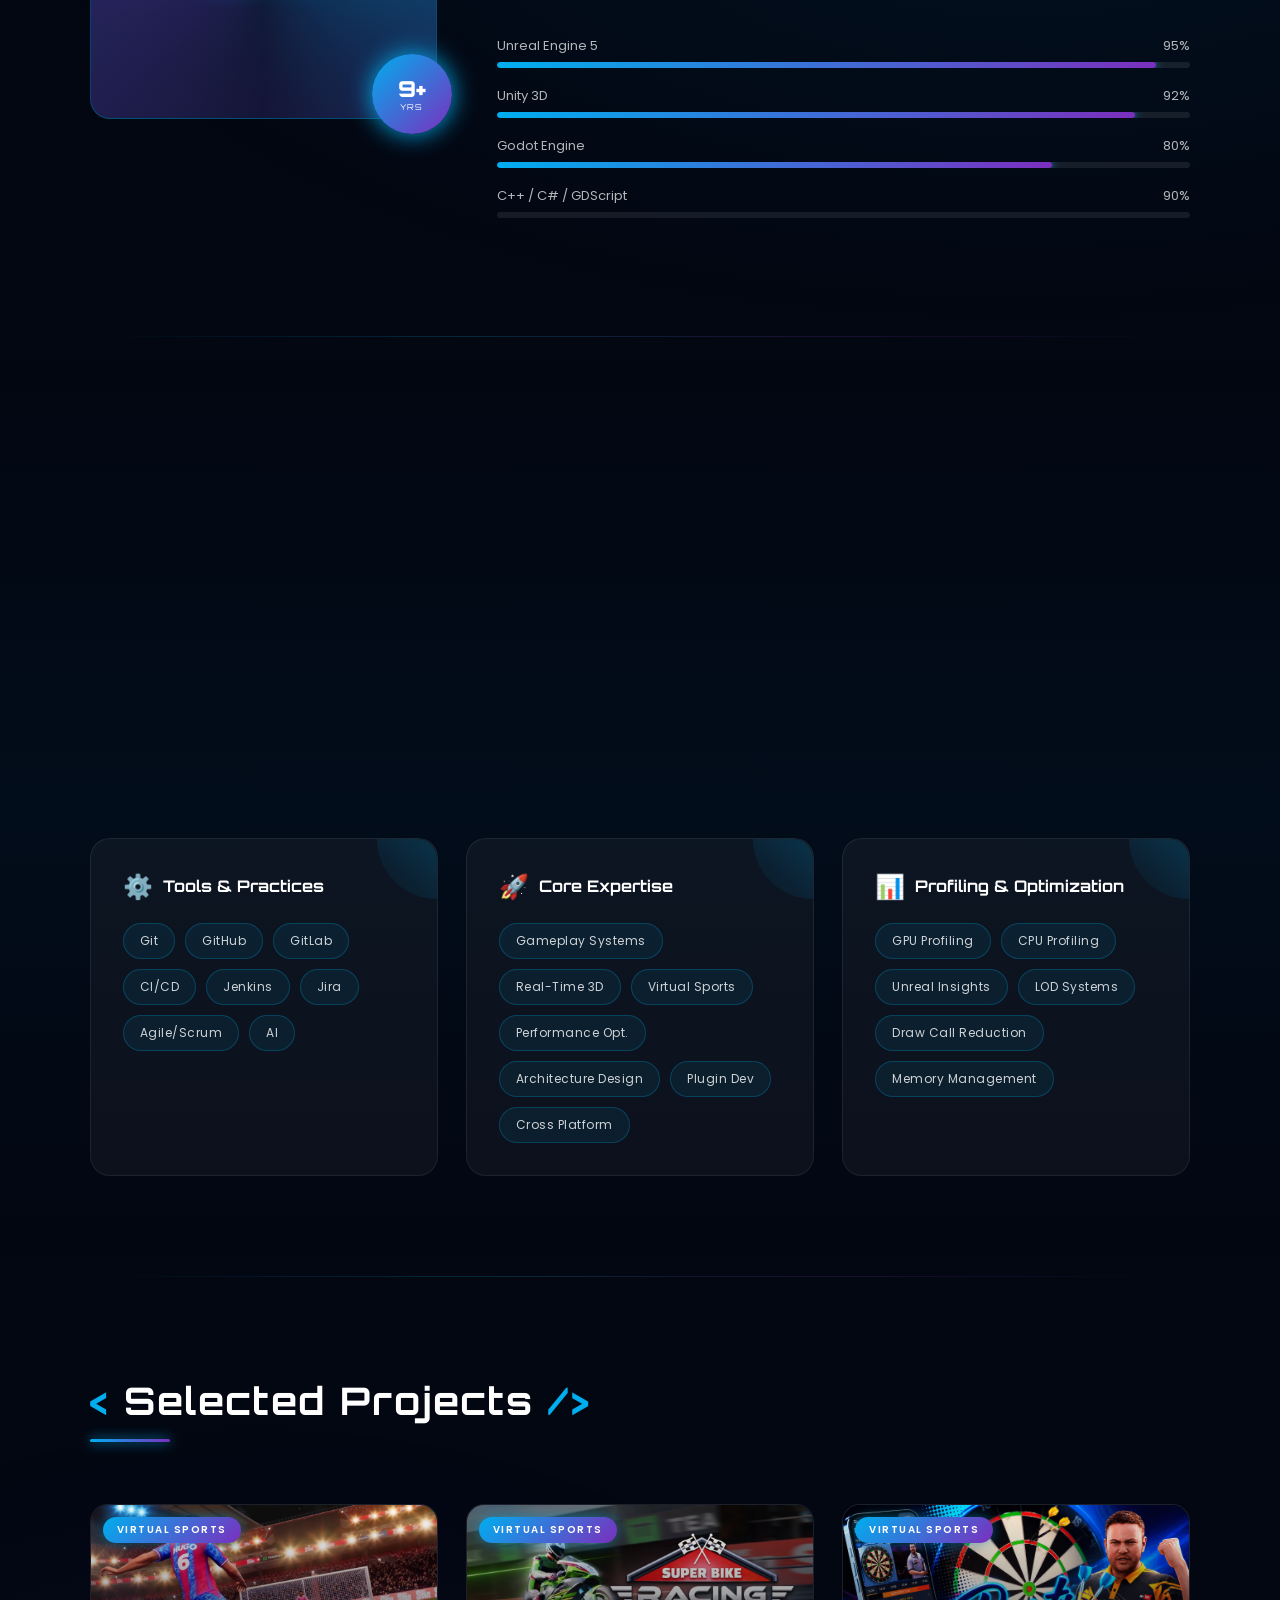
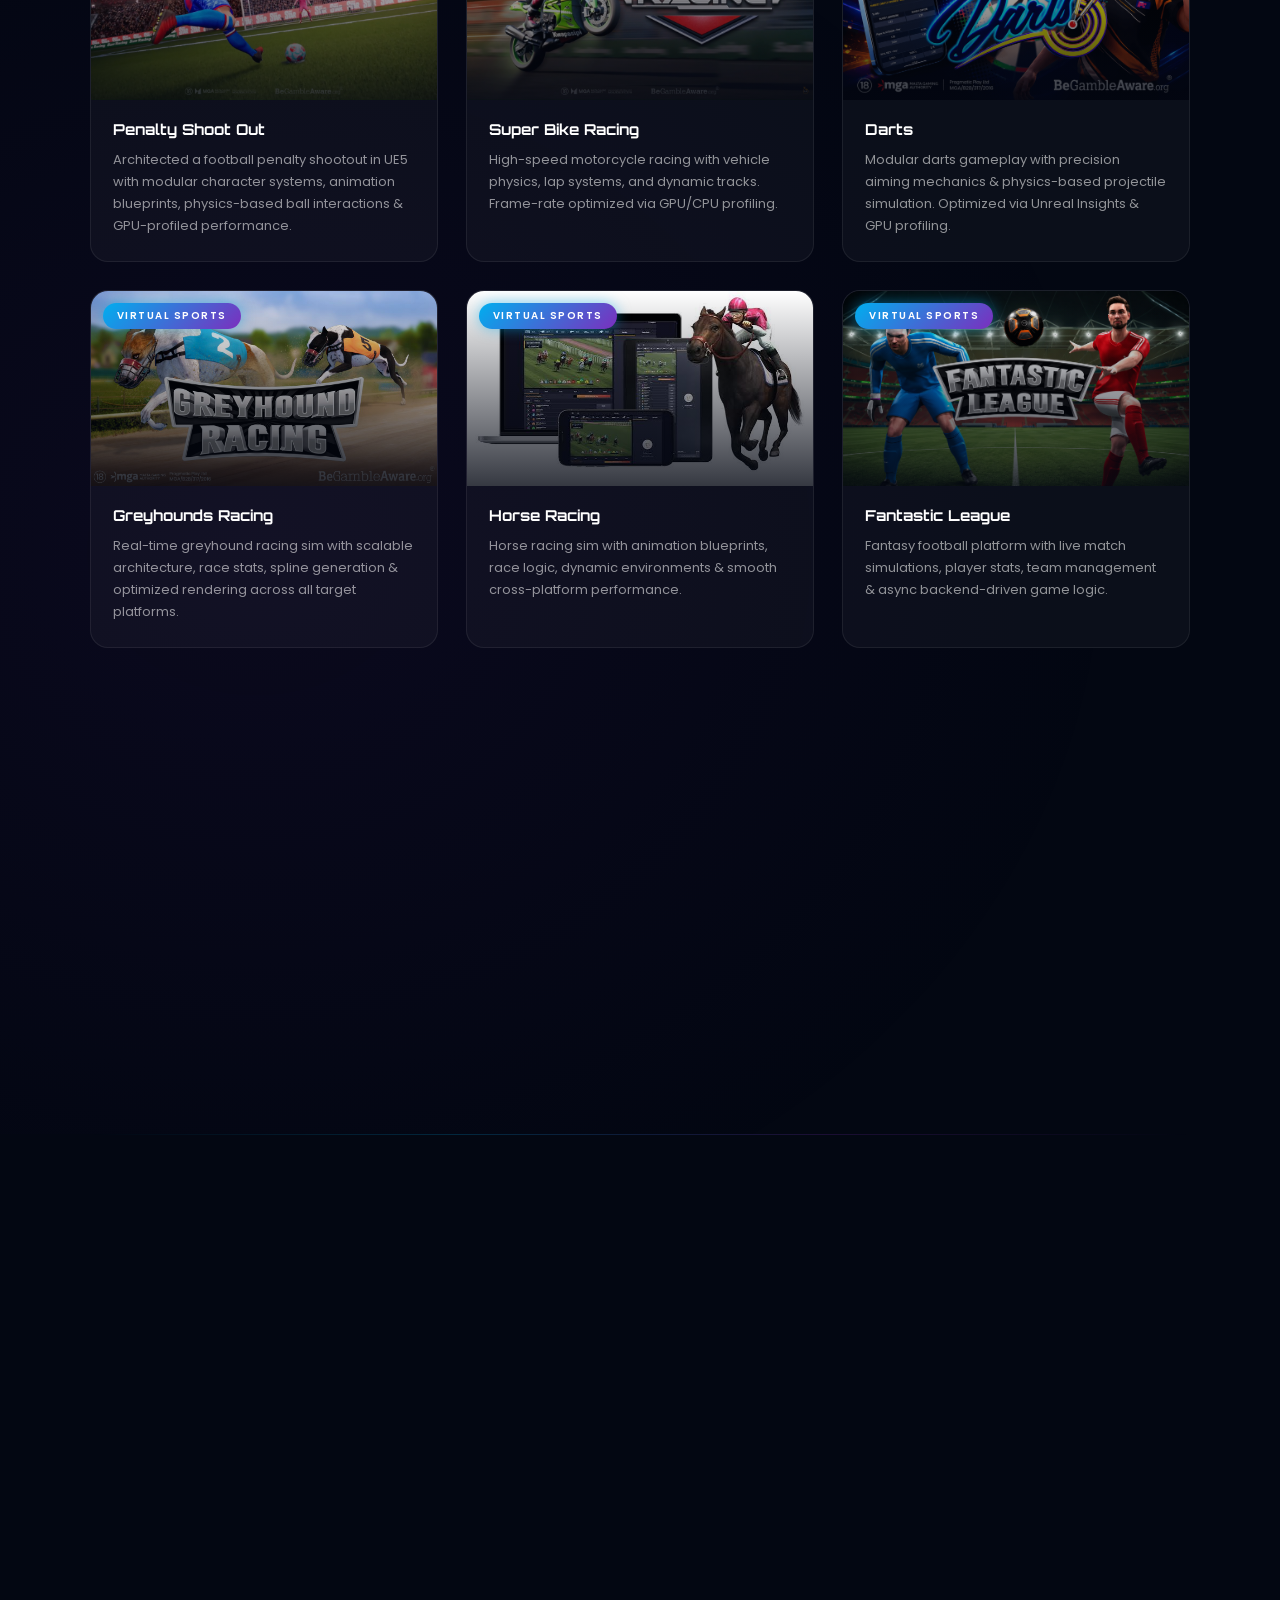
==== commit 86ea8a1c: "updated" ====
--- a/index.html
+++ b/index.html
@@ -58,7 +58,7 @@
       <div class="typewriter"><span id="tw"></span><span class="cursor-blink">&nbsp;</span></div>
       <div class="hero-buttons">
         <a href="#projects" class="btn btn-primary">🎮 View Projects</a>
-        <a href="assets/cv/Sumit_Kumar_CV.pdf" class="btn btn-outline" download>⬇ Download CV</a>
+        <a href="cv/Sumit_Kumar_CV.pdf" class="btn btn-outline" download>⬇ Download CV</a>
       </div>
       <a href="#about" class="scroll-indicator">
         <div class="scroll-ring"></div>
@@ -351,7 +351,7 @@
       <div class="contact-social">
         <a href="https://www.linkedin.com/in/sumitkr99/" target="_blank" class="social-btn" title="LinkedIn">in</a>
         <a href="mailto:sumitkrshc99@gmail.com" class="social-btn" title="Email">✉</a>
-        <a href="assets/cv/Sumit_Kumar_CV.pdf" download class="social-btn" title="Download CV">⬇</a>
+        <a href="cv/Sumit_Kumar_CV.pdf" download class="social-btn" title="Download CV">⬇</a>
       </div>
     </div>
   </section>
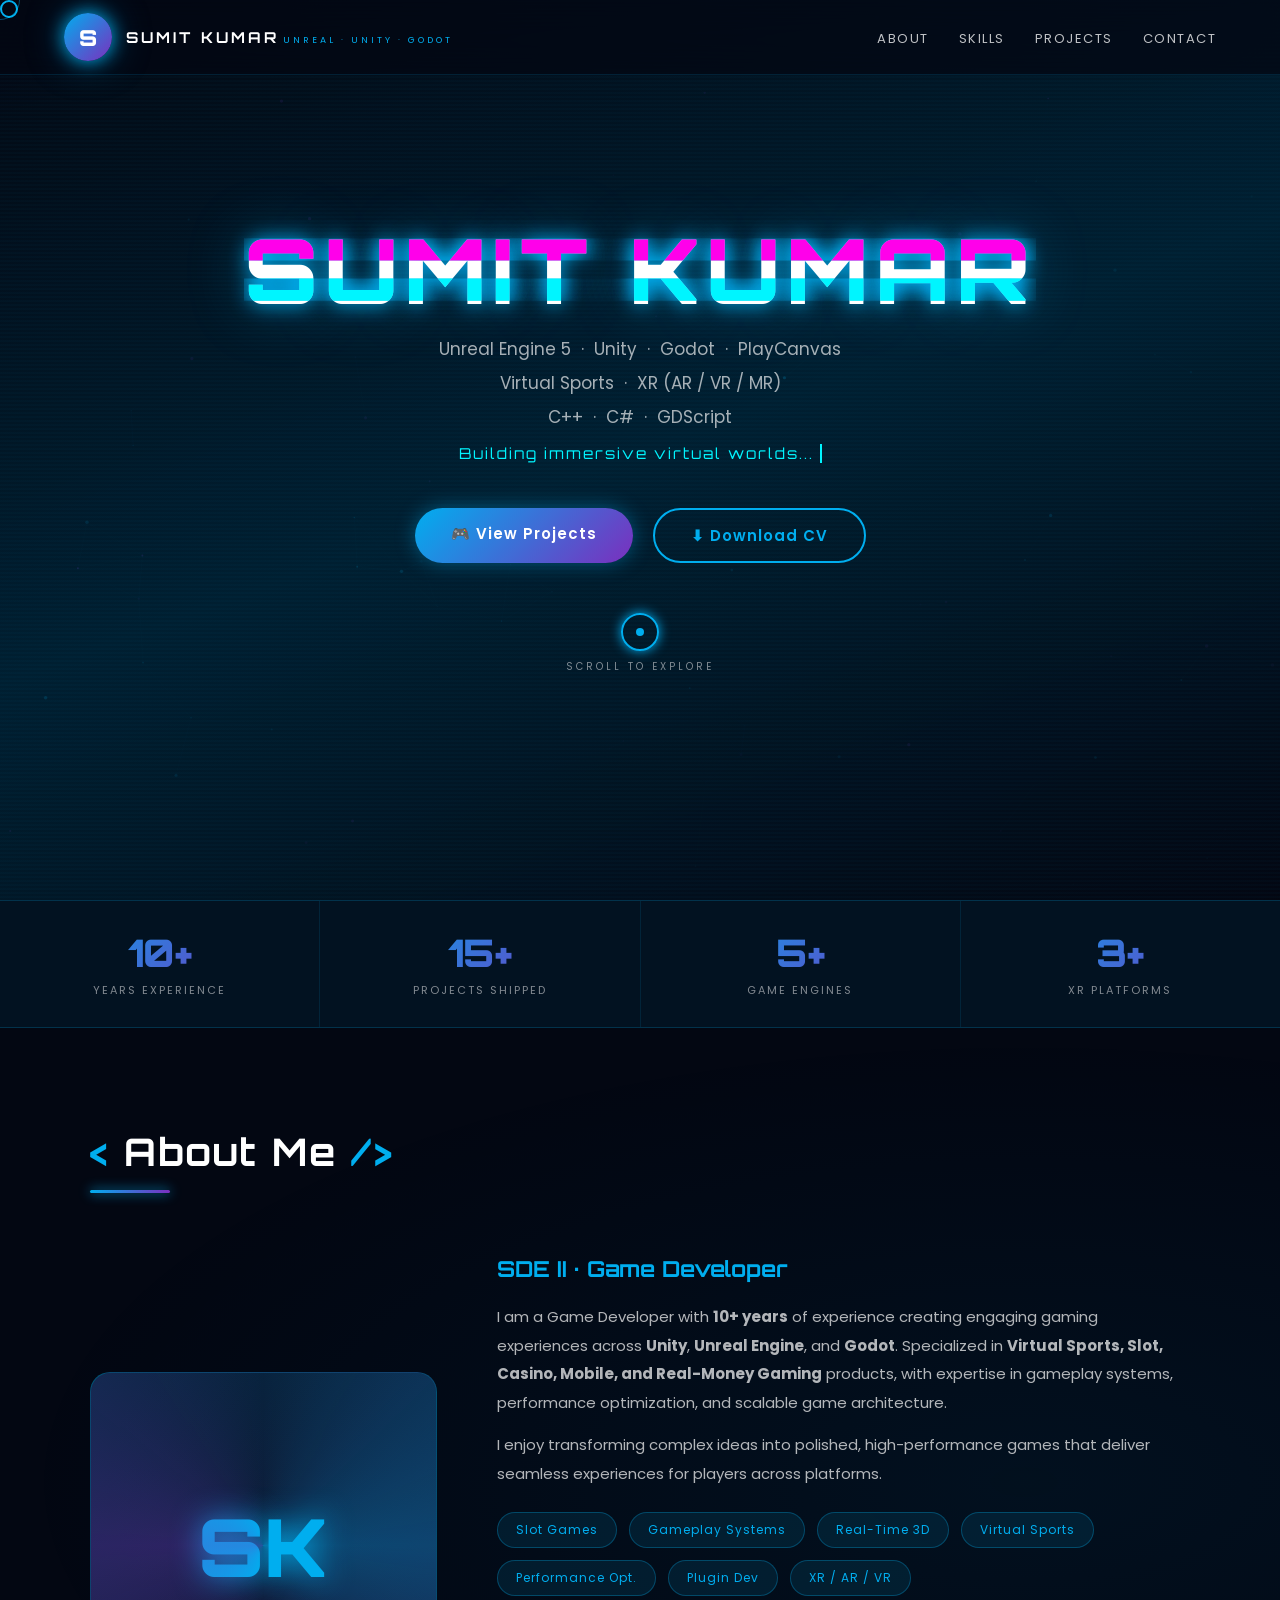
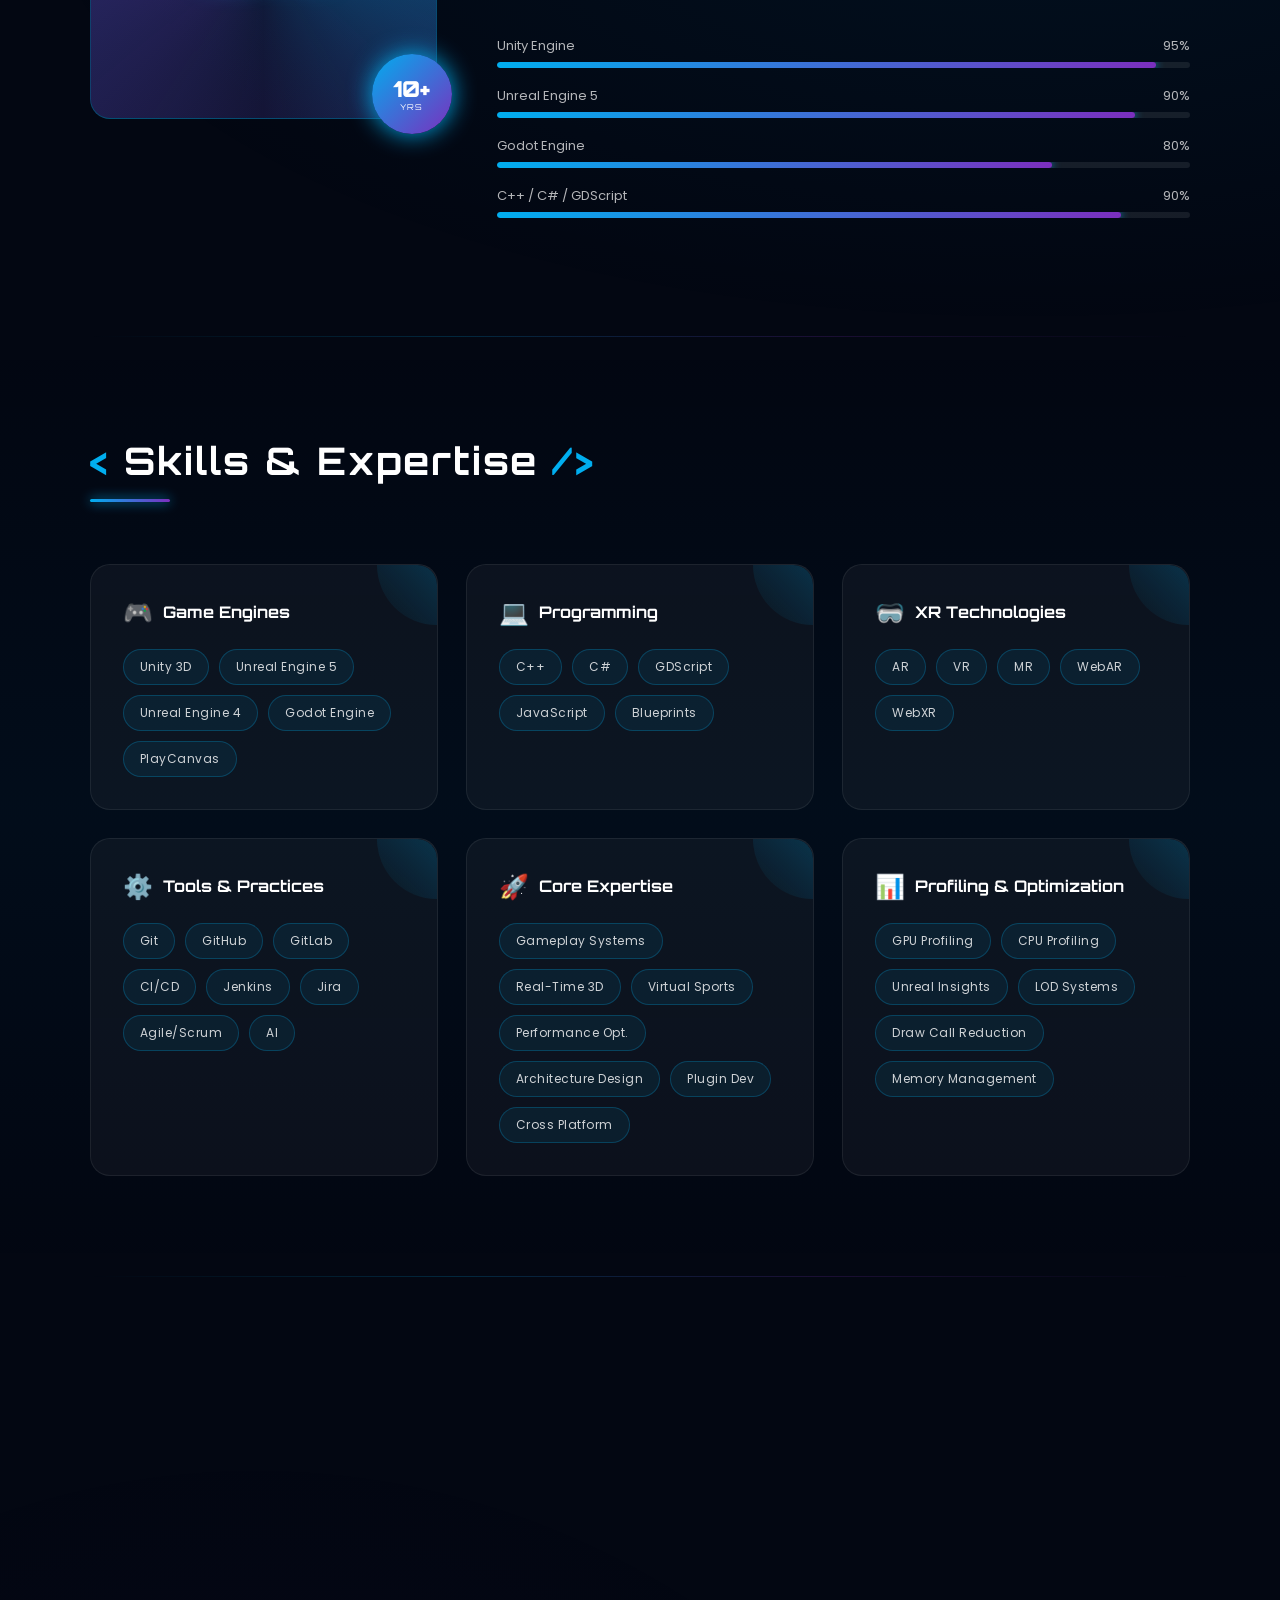
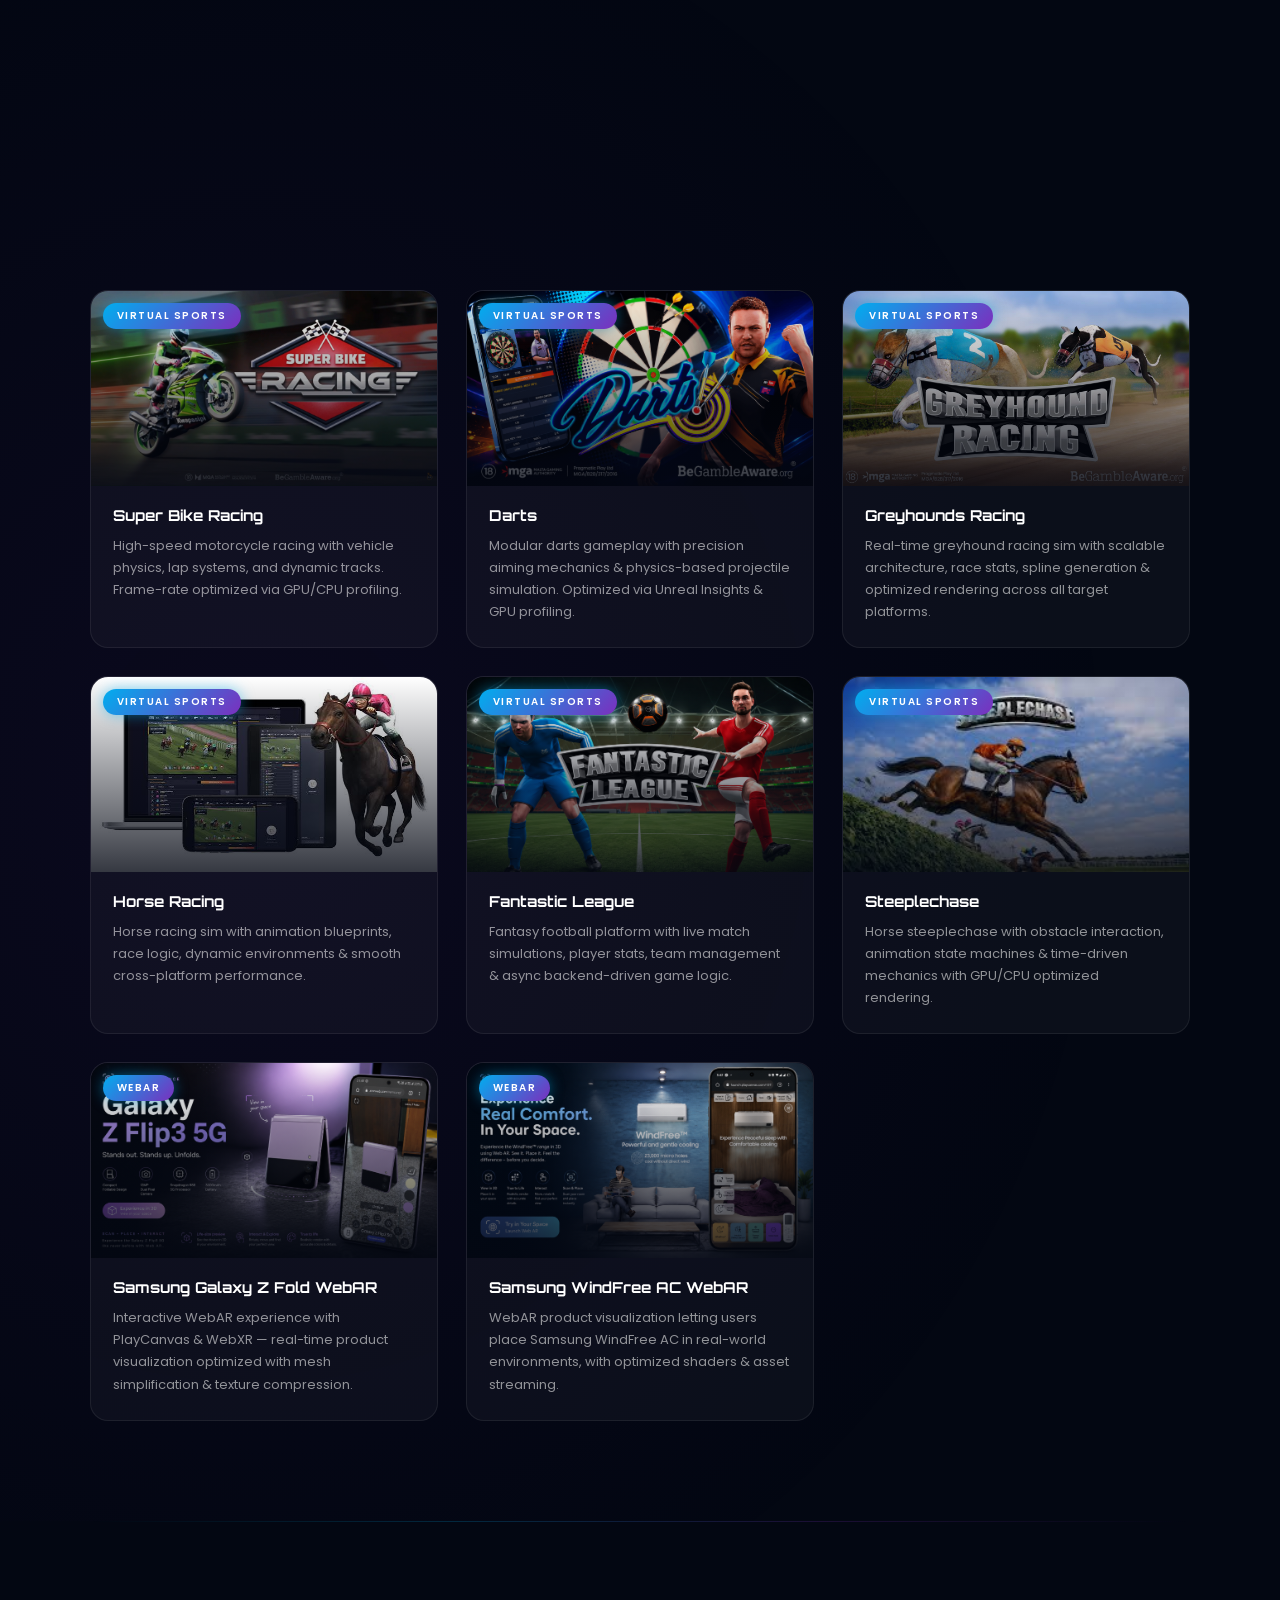
==== commit 6d39160e: "updated" ====
--- a/index.html
+++ b/index.html
@@ -49,7 +49,7 @@
       <div class="glitch-wrap">
         <h1 data-text="SUMIT KUMAR">SUMIT KUMAR</h1>
       </div>
-      <p class="hero-subtitle">Senior Real-Time 3D Engineer</p>
+      <!-- <p class="hero-subtitle">Senior Real-Time 3D Engineer</p> -->
       <p class="hero-desc">
         Unreal Engine 5 &nbsp;·&nbsp; Unity &nbsp;·&nbsp; Godot &nbsp;·&nbsp; PlayCanvas<br />
         Virtual Sports &nbsp;·&nbsp; XR (AR / VR / MR)<br />
@@ -70,7 +70,7 @@
   <!-- STATS -->
   <div class="stats-bar">
     <div class="stat-item reveal">
-      <div class="stat-number" data-target="9">0</div>
+      <div class="stat-number" data-target="10">0</div>
       <div class="stat-label">Years Experience</div>
     </div>
     <div class="stat-item reveal reveal-delay-1">
@@ -89,22 +89,27 @@
 
   <!-- ABOUT -->
   <section id="about">
-      <h2 class="section-heading reveal"><span class="accent"><</span> About Me <span class="accent">/></span></h2>
+    <h2 class="section-heading reveal"><span class="accent"><</span> About Me <span class="accent">/></span></h2>
     <div class="about-grid">
       <div class="about-avatar-wrap reveal">
         <div class="about-avatar">SK</div>
         <div class="about-exp-badge">
-          <span class="num">9+</span>
+          <span class="num">10+</span>
           <span class="lbl">YRS</span>
         </div>
       </div>
       <div class="about-text reveal reveal-delay-1">
-        <h3>SDE 2 · Game Developer</h3>
-        <p>I am a Game Developer with <strong>9+ years</strong> of experience creating engaging gaming experiences across <strong>Unreal Engine</strong>,
-          <strong>Unity</strong>, and <strong>Godot</strong>. Specialized in <strong>Virtual Sports, Slot, Casino, Mobile, and Real-Money Gaming</strong> products, with
-          expertise in gameplay systems, performance optimization, and scalable game architecture.</p>
-        <p style="margin-top:14px;">I enjoy transforming complex ideas into polished, high-performance games that deliver seamless experiences for players across platforms.</p>
+        <h3>SDE II · Game Developer</h3>
+        <p>I am a Game Developer with <strong>10+ years</strong> of experience creating engaging gaming experiences
+          across <strong>Unity</strong>,
+          <strong>Unreal Engine</strong>, and <strong>Godot</strong>. Specialized in <strong>Virtual Sports, Slot, Casino,
+            Mobile, and Real-Money Gaming</strong> products, with
+          expertise in gameplay systems, performance optimization, and scalable game architecture.
+        </p>
+        <p style="margin-top:14px;">I enjoy transforming complex ideas into polished, high-performance games that
+          deliver seamless experiences for players across platforms.</p>
         <div class="about-tags">
+          <span class="about-tag">Slot Games</span>
           <span class="about-tag">Gameplay Systems</span>
           <span class="about-tag">Real-Time 3D</span>
           <span class="about-tag">Virtual Sports</span>
@@ -114,13 +119,13 @@
         </div>
         <div class="engine-bars" id="engineBars">
           <div class="bar-row">
-            <div class="bar-label"><span>Unreal Engine 5</span><span>95%</span></div>
+            <div class="bar-label"><span>Unity Engine</span><span>95%</span></div>
             <div class="bar-track">
               <div class="bar-fill" data-pct="95"></div>
             </div>
           </div>
           <div class="bar-row">
-            <div class="bar-label"><span>Unity 3D</span><span>92%</span></div>
+            <div class="bar-label"><span>Unreal Engine 5</span><span>90%</span></div>
             <div class="bar-track">
               <div class="bar-fill" data-pct="92"></div>
             </div>
@@ -146,12 +151,12 @@
 
   <!-- SKILLS -->
   <section id="skills">
-      <h2 class="section-heading reveal"><span class="accent"><</span> Skills & Expertise <span class="accent">/></span></h2>
+    <h2 class="section-heading reveal"><span class="accent"><</span> Skills & Expertise <span class="accent">/></span></h2>
     <div class="skills-grid">
       <div class="skill-card reveal">
         <h3><span class="skill-icon">🎮</span> Game Engines</h3>
         <div class="tags">
-          <span>Unreal Engine 5</span><span>Unreal Engine 4</span><span>Unity 3D</span><span>Godot
+          <span>Unity 3D</span><span>Unreal Engine 5</span><span>Unreal Engine 4</span><span>Godot
             Engine</span><span>PlayCanvas</span>
         </div>
       </div>
@@ -194,8 +199,34 @@
 
   <!-- PROJECTS -->
   <section id="projects">
-      <h2 class="section-heading reveal"><span class="accent"><</span> Selected Projects <span class="accent">/></span></h2>
+    <h2 class="section-heading reveal"><span class="accent"><</span> Selected Projects <span class="accent">/></span></h2>
     <div class="projects-grid">
+
+      <article class="card reveal">
+        <div class="card-img-wrap">
+          <img src="assets/images/fire-archer.jpg" alt="Fire Archer" />
+          <div class="card-img-overlay"></div>
+          <span class="badge">Slot Game</span>
+        </div>
+        <div class="pad">
+          <h3>Fire Archer</h3>
+          <p>Developed prototype slot games in Unity, implementing core gameplay systems, game mathematics, reel mechanics, and game logic while validating RTP calculations.</p>
+        </div>
+        <div class="card-hover-bar"></div>
+      </article>
+
+      <article class="card reveal">
+        <div class="card-img-wrap">
+          <img src="assets/images/infective-wild.jpg" alt="Beefed-Up Wild" />
+          <div class="card-img-overlay"></div>
+          <span class="badge">Slot Game</span>
+        </div>
+        <div class="pad">
+          <h3>Beefed-Up Wild</h3>
+          <p>Developed prototype slot games in Unity, implementing core gameplay systems, game mathematics, reel mechanics, and game logic while validating RTP calculations.</p>
+        </div>
+        <div class="card-hover-bar"></div>
+      </article>
 
       <article class="card reveal">
         <div class="card-img-wrap">
@@ -330,7 +361,7 @@
 
   <!-- CONTACT -->
   <section id="contact">
-      <h2 class="section-heading reveal"><span class="accent"><</span> Let's Connect <span class="accent">/></span></h2>
+    <h2 class="section-heading reveal"><span class="accent"><</span> Let's Connect <span class="accent">/></span></h2>
     <div class="contact-wrap reveal">
       <div class="contact-item">
         <span class="contact-icon">📍</span>
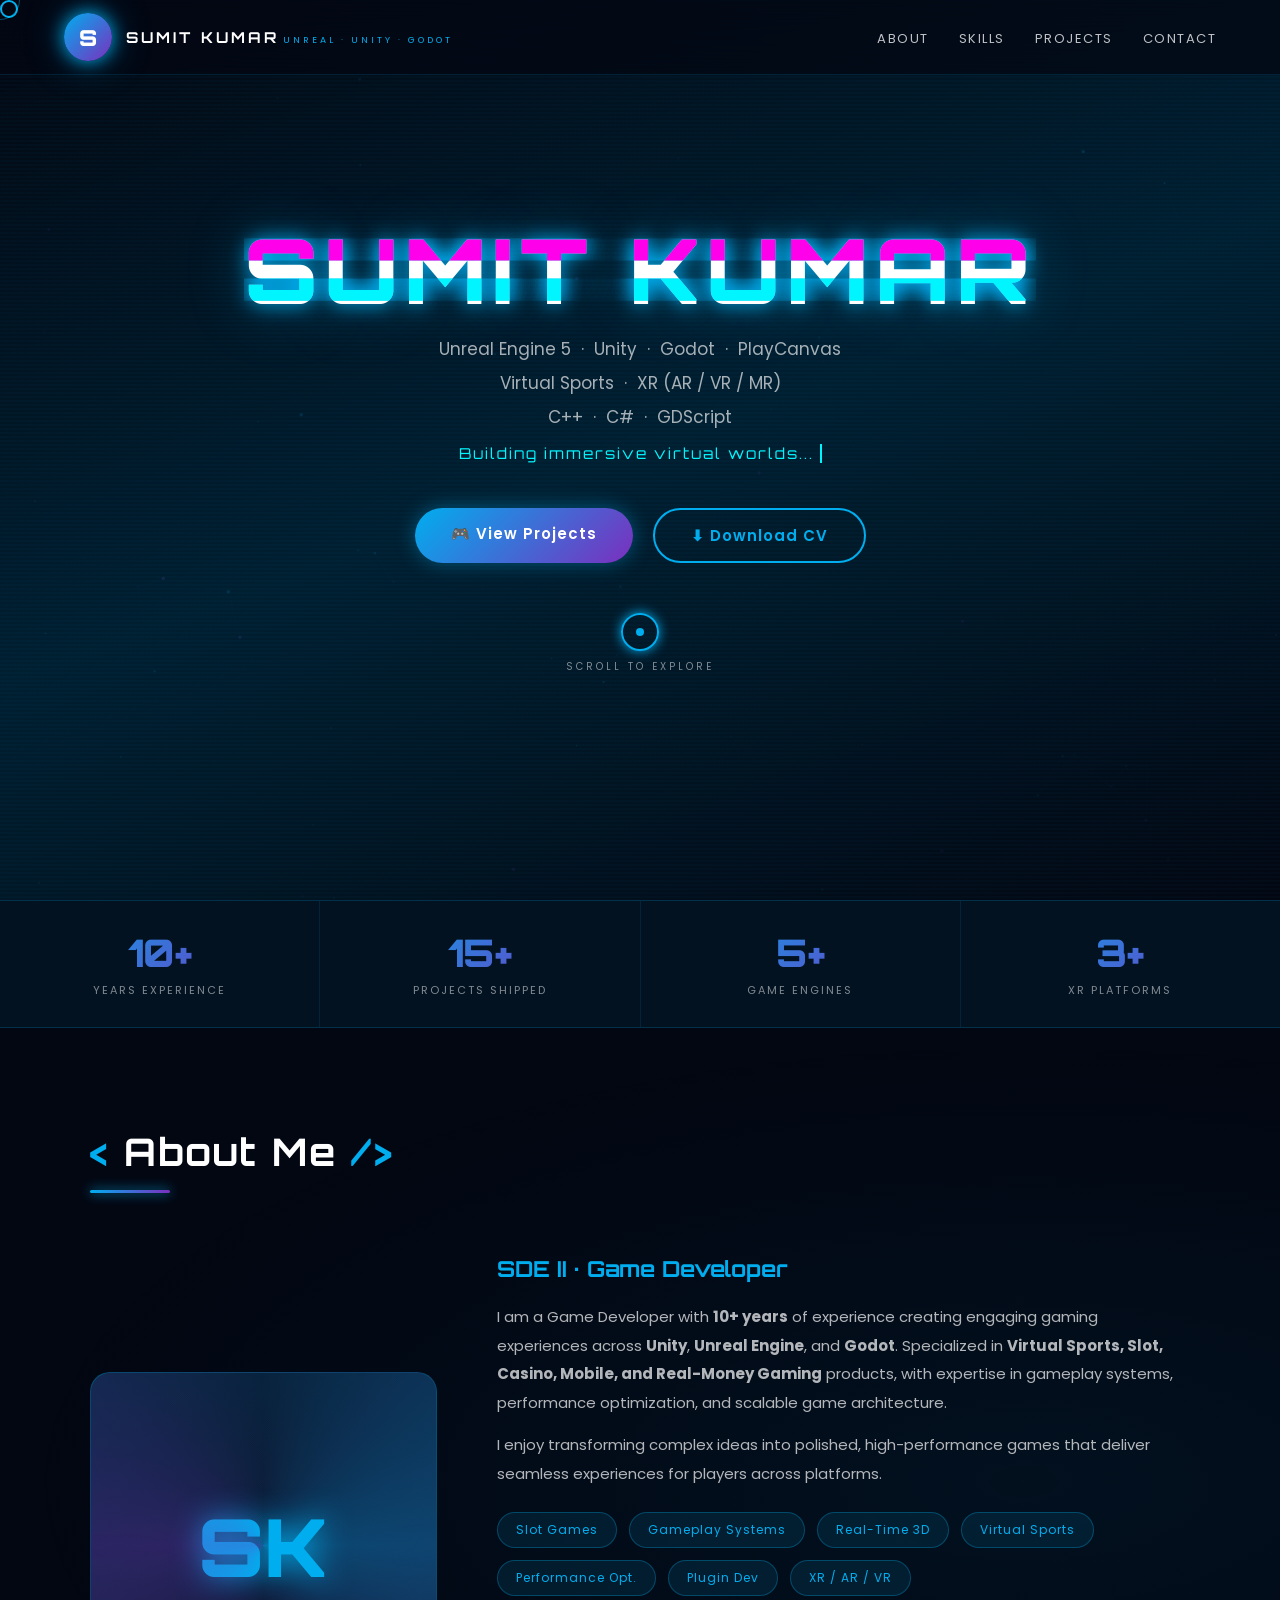
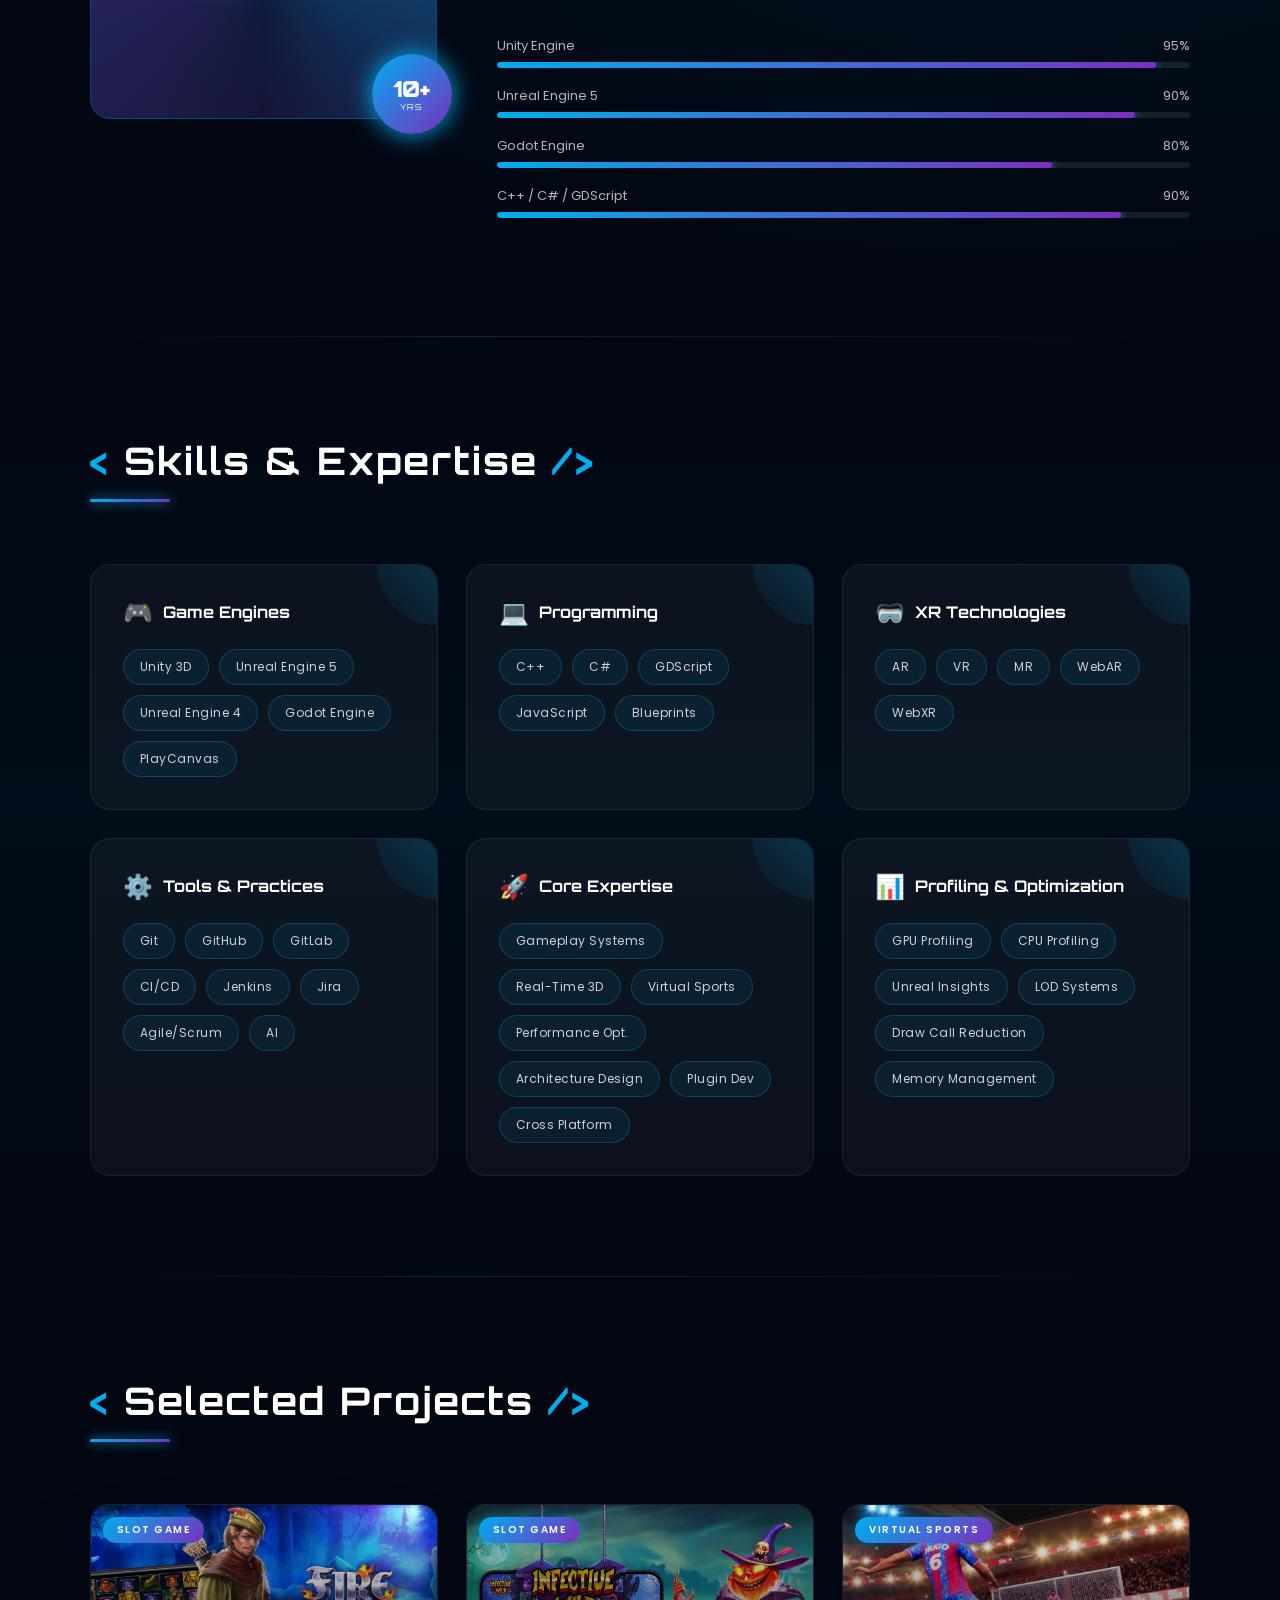
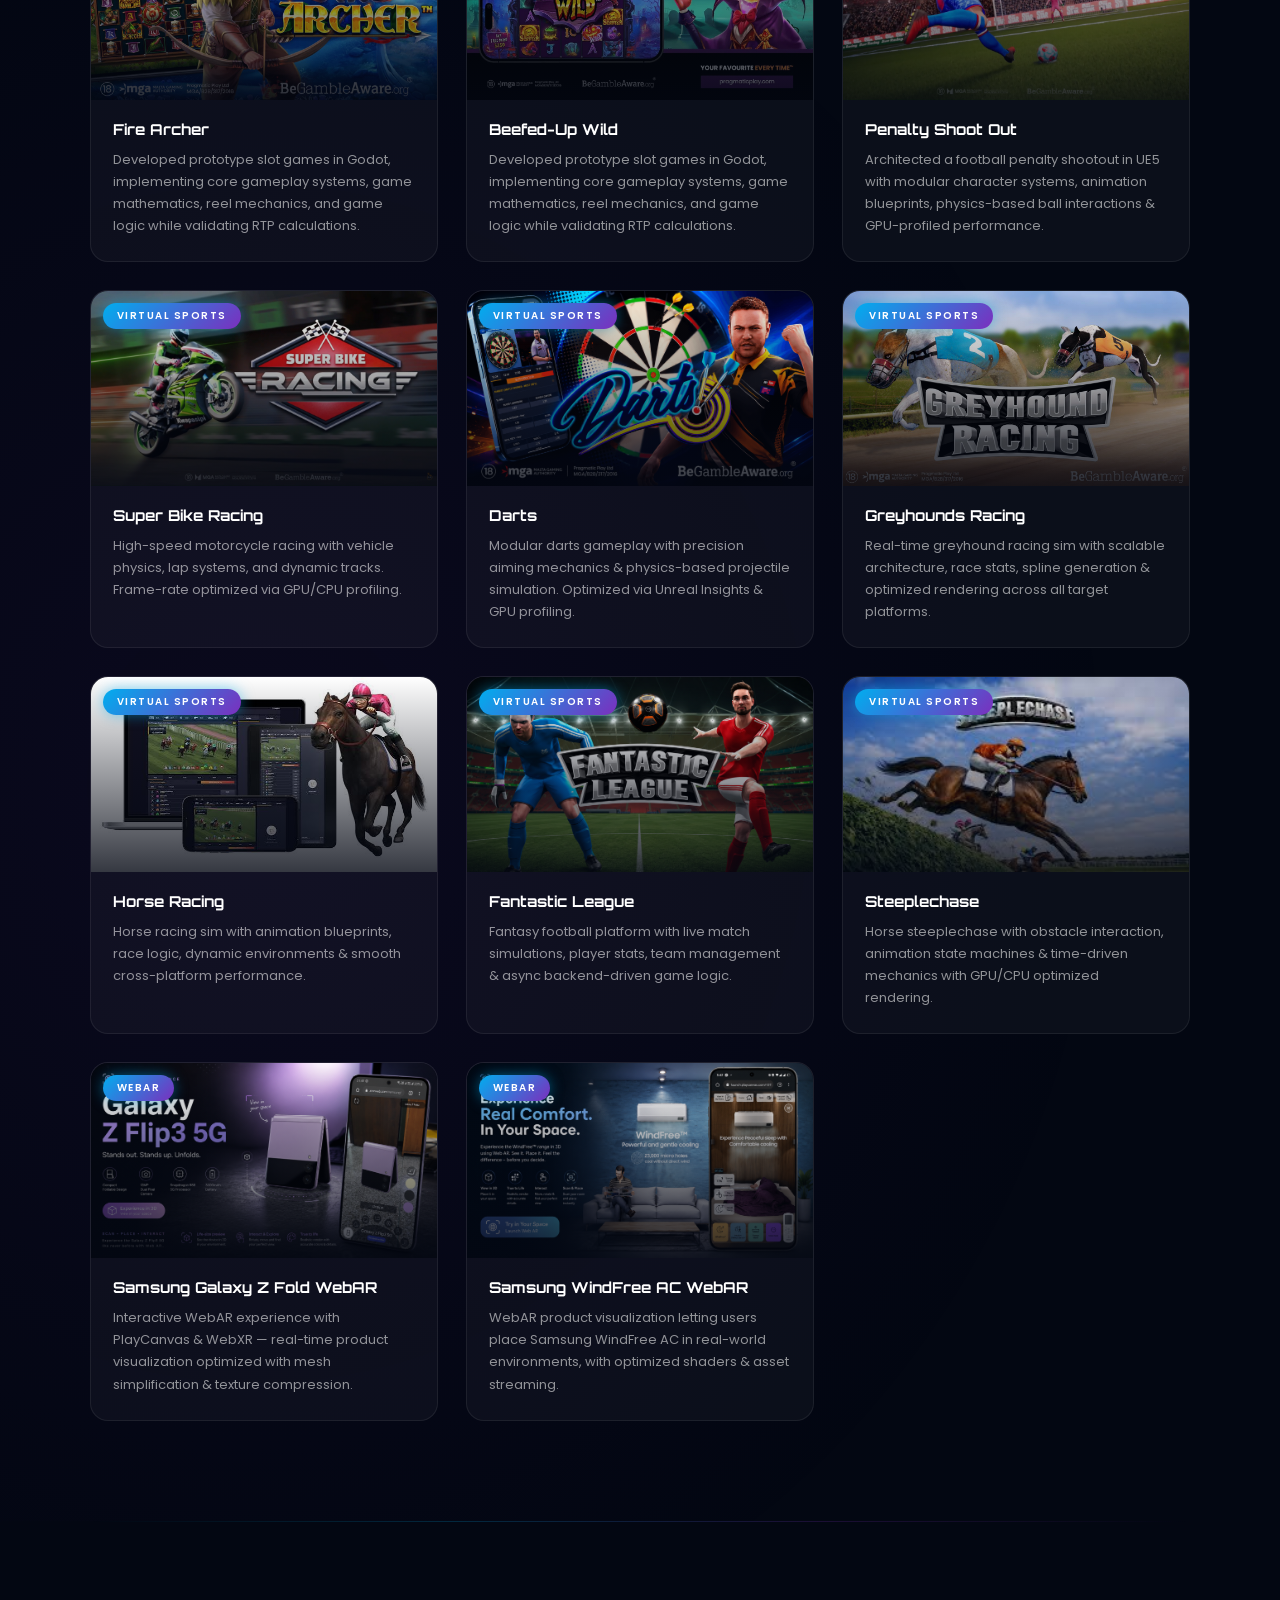
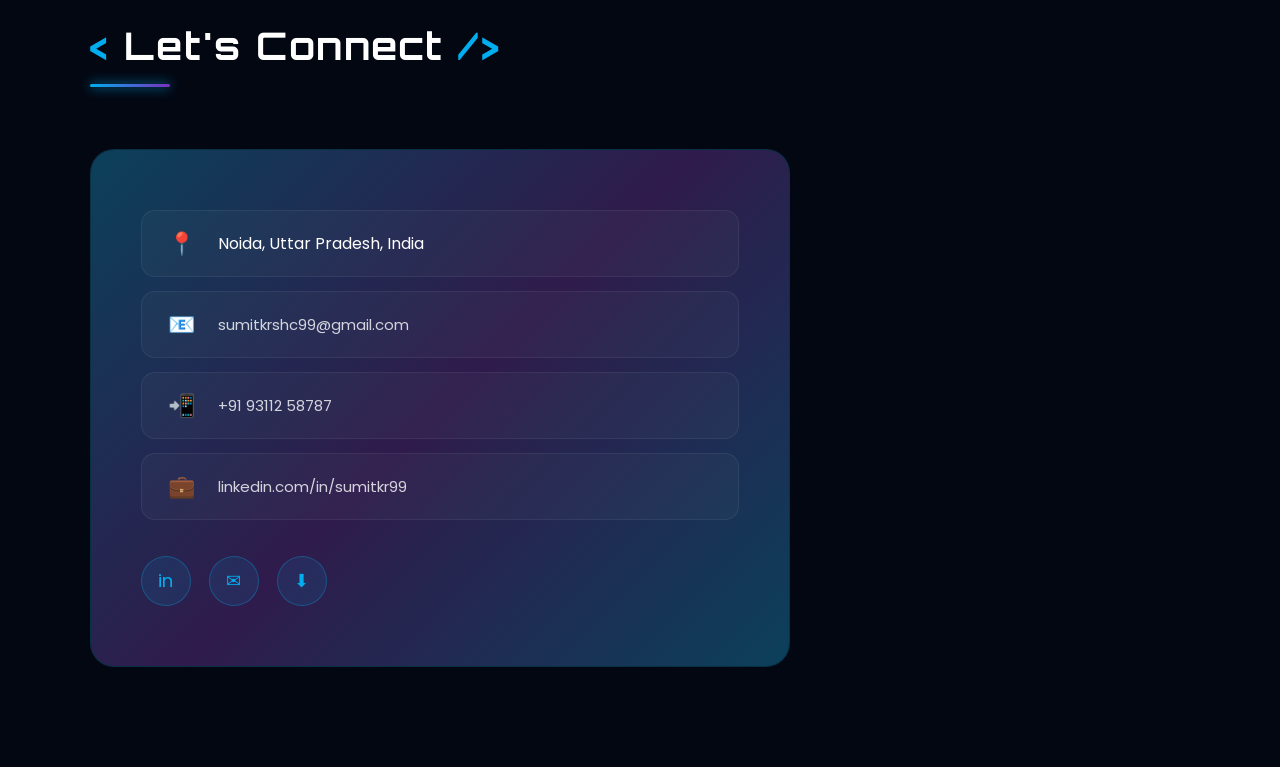
==== commit 083a400b: "Update index.html Godot added" ====
--- a/index.html
+++ b/index.html
@@ -210,7 +210,7 @@
         </div>
         <div class="pad">
           <h3>Fire Archer</h3>
-          <p>Developed prototype slot games in Unity, implementing core gameplay systems, game mathematics, reel mechanics, and game logic while validating RTP calculations.</p>
+          <p>Developed prototype slot games in Godot, implementing core gameplay systems, game mathematics, reel mechanics, and game logic while validating RTP calculations.</p>
         </div>
         <div class="card-hover-bar"></div>
       </article>
@@ -223,7 +223,7 @@
         </div>
         <div class="pad">
           <h3>Beefed-Up Wild</h3>
-          <p>Developed prototype slot games in Unity, implementing core gameplay systems, game mathematics, reel mechanics, and game logic while validating RTP calculations.</p>
+          <p>Developed prototype slot games in Godot, implementing core gameplay systems, game mathematics, reel mechanics, and game logic while validating RTP calculations.</p>
         </div>
         <div class="card-hover-bar"></div>
       </article>
